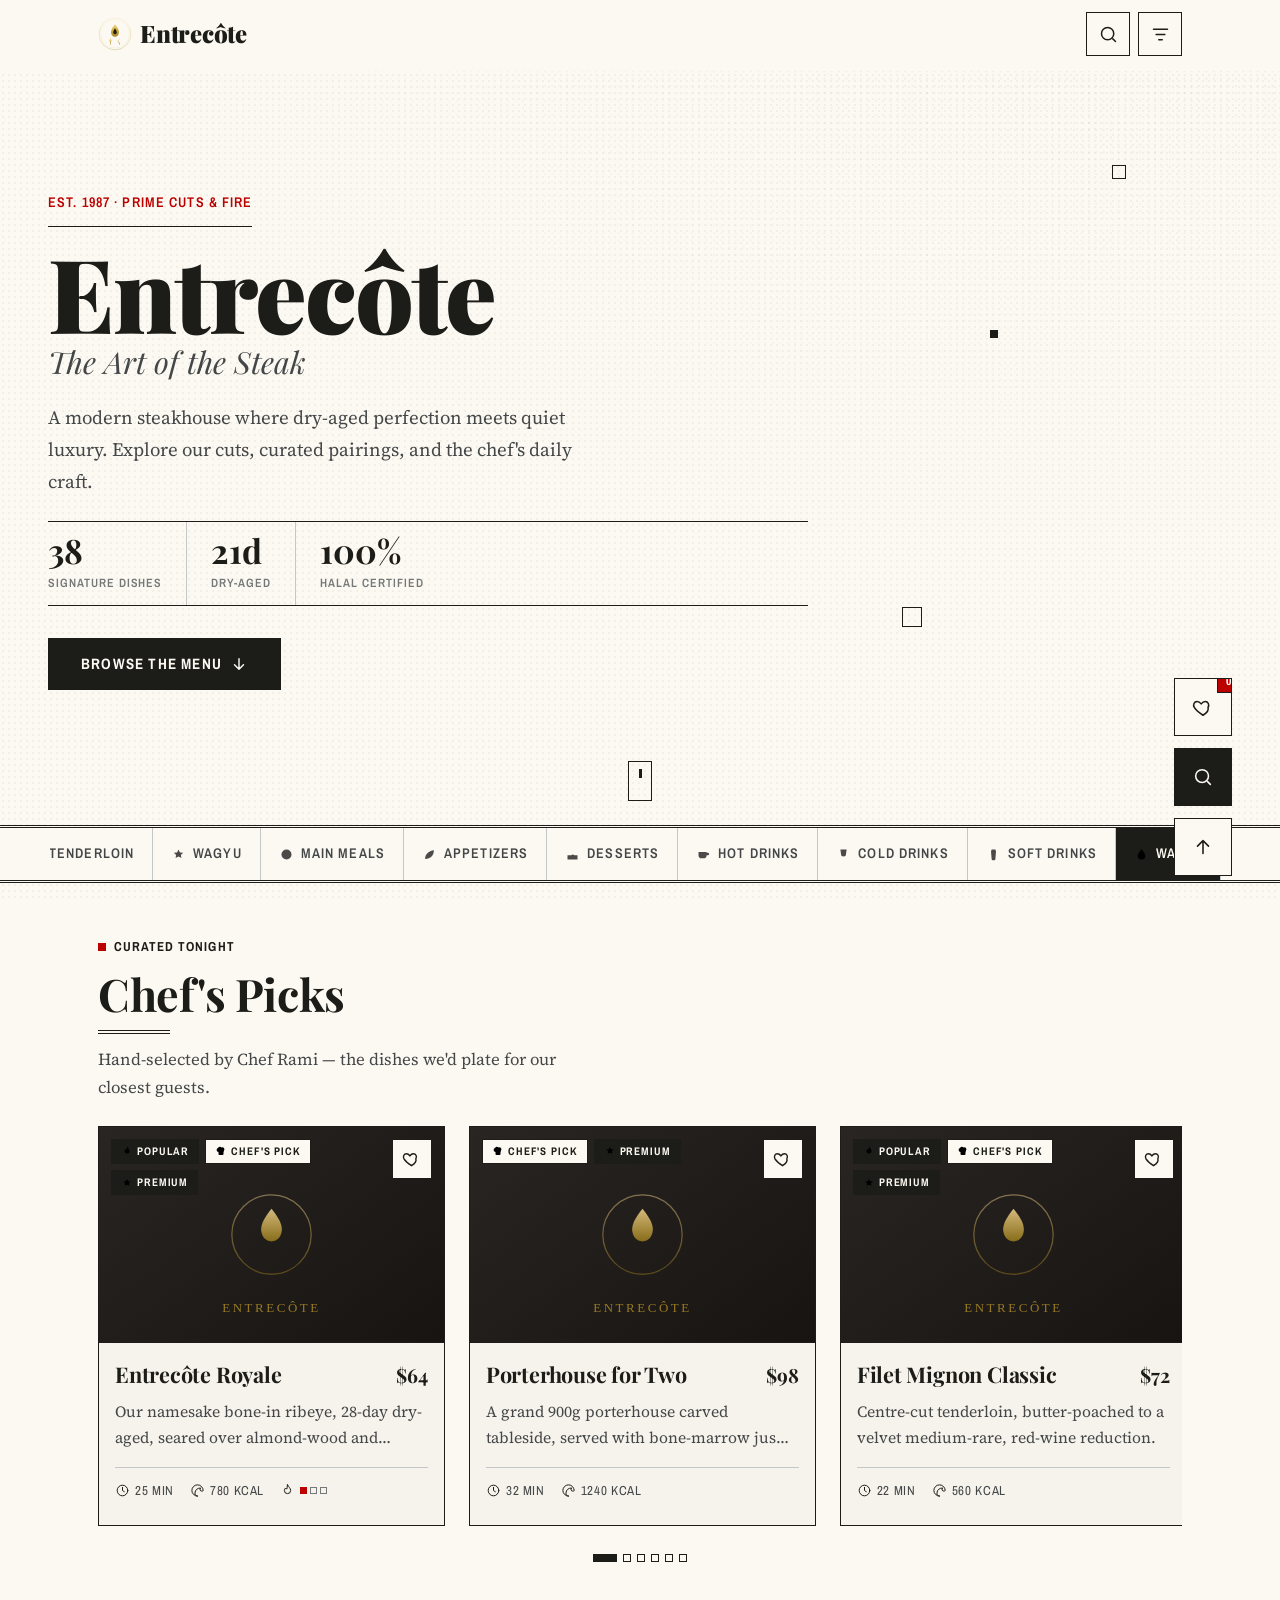
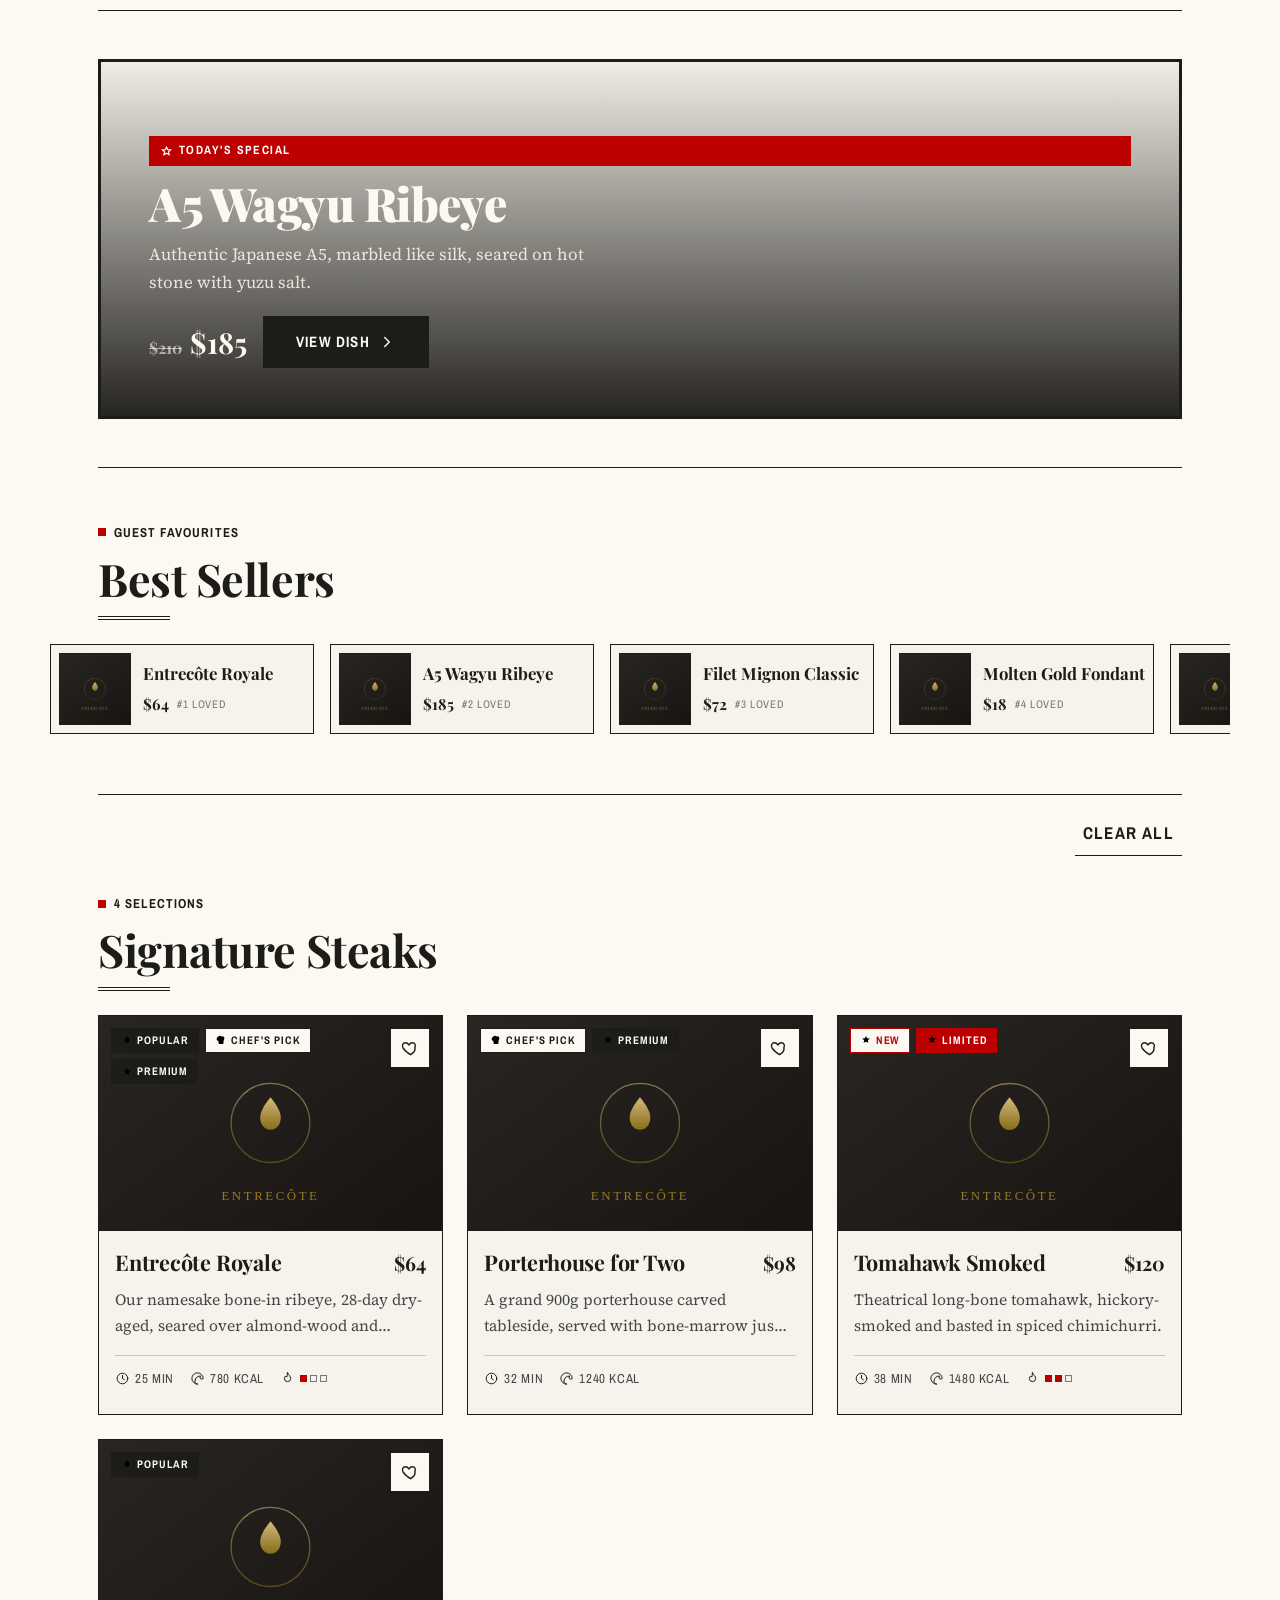
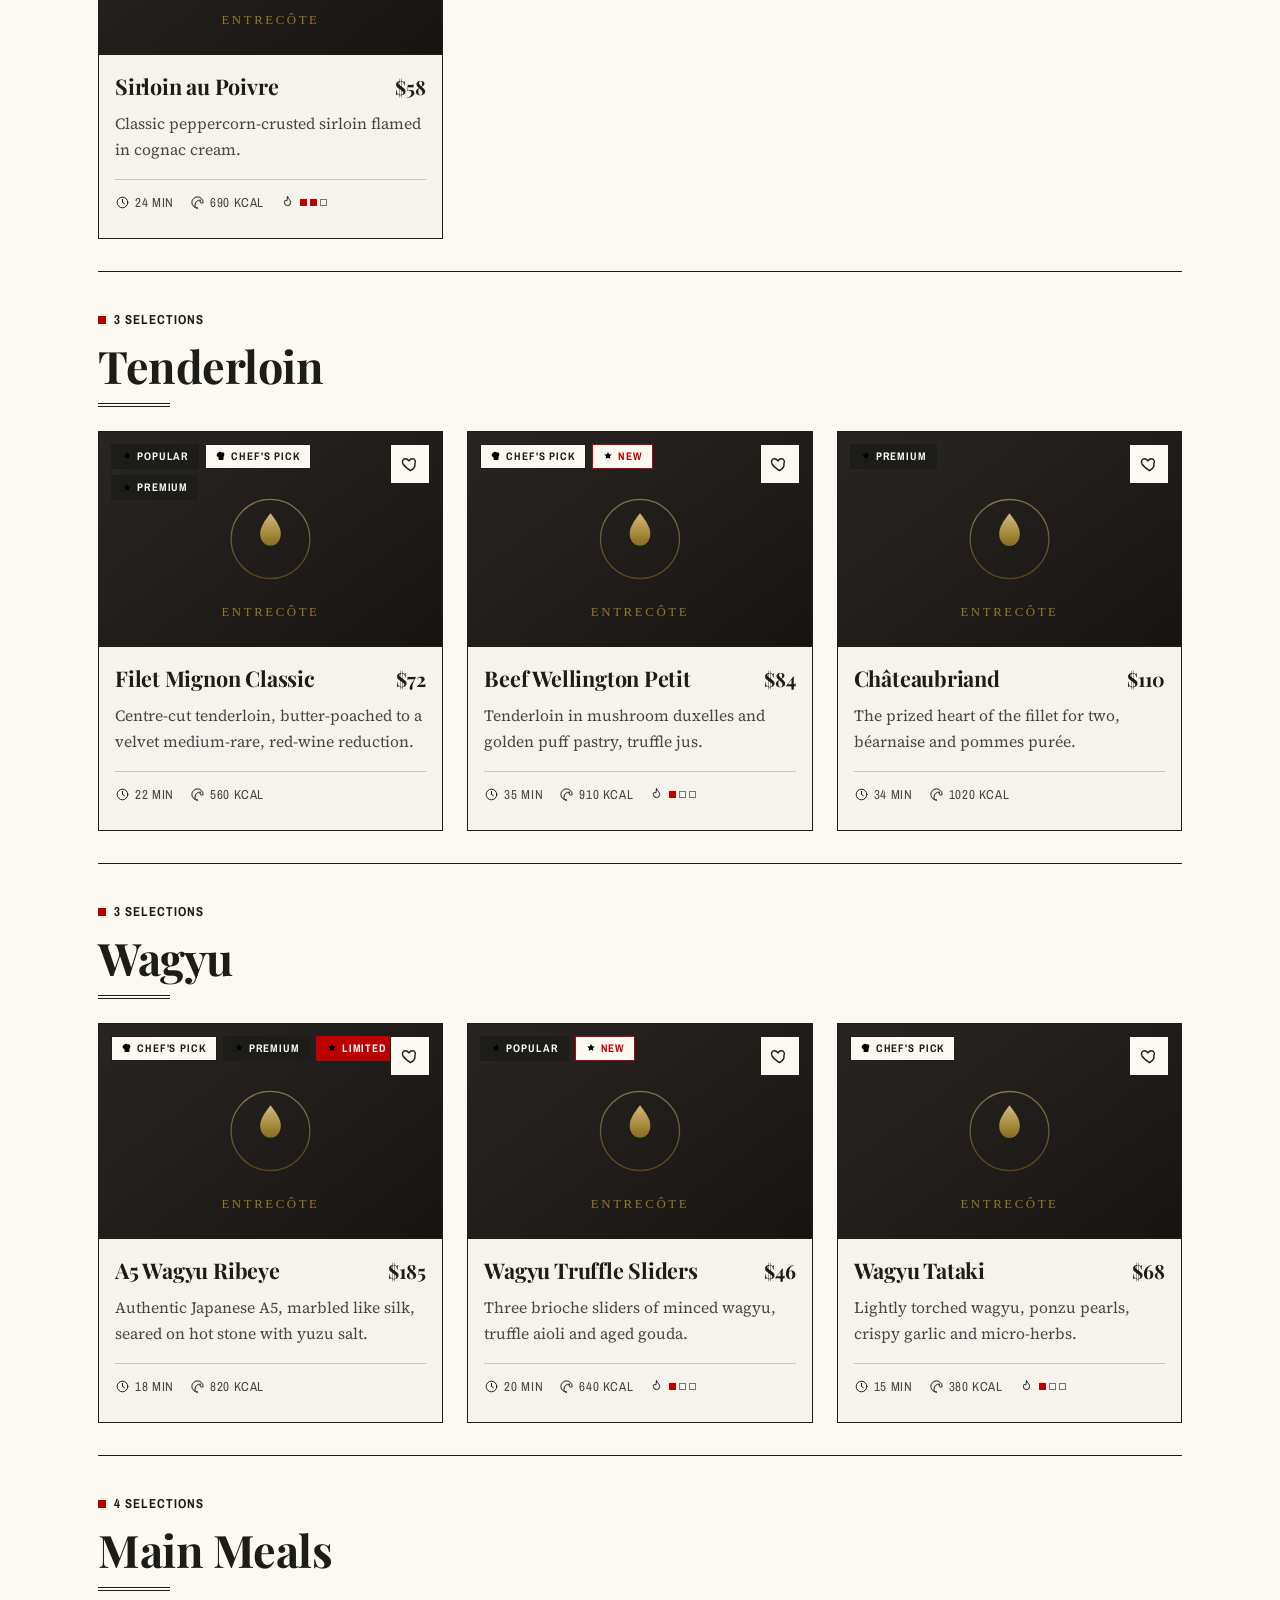
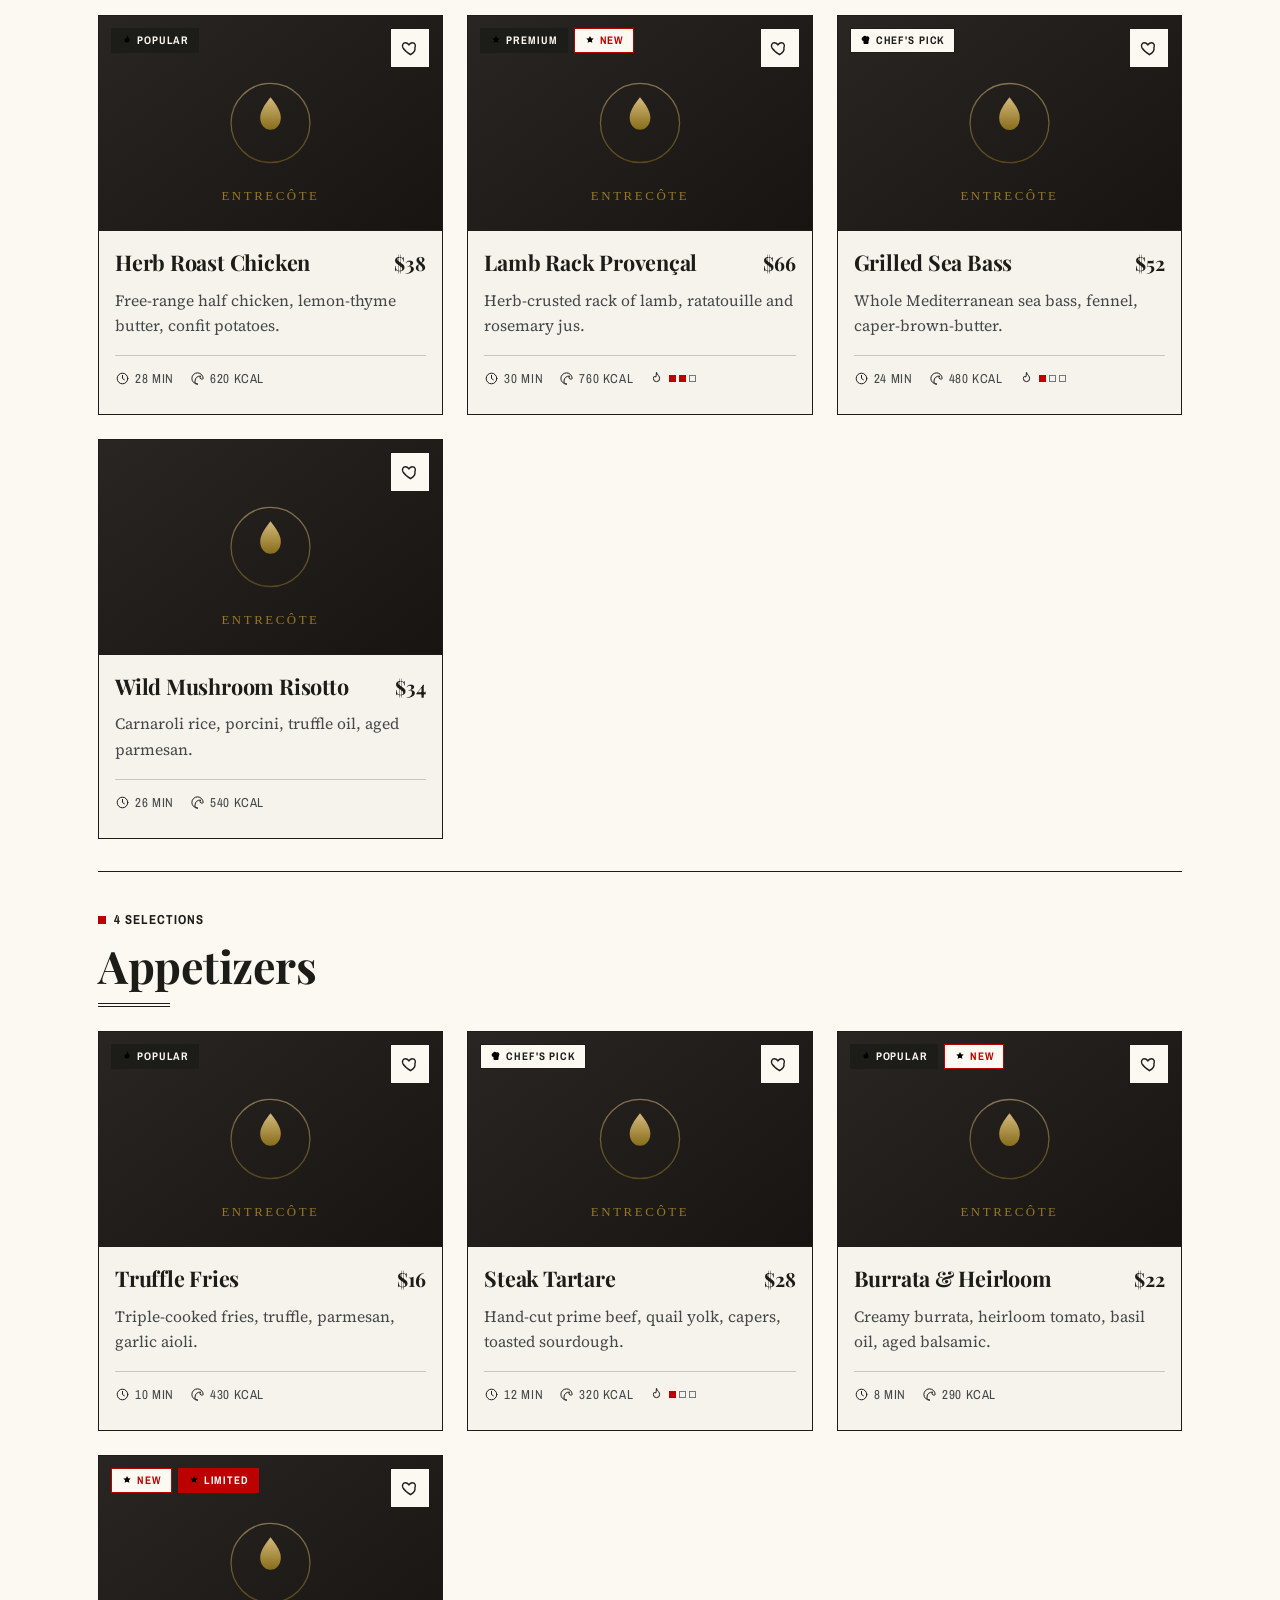
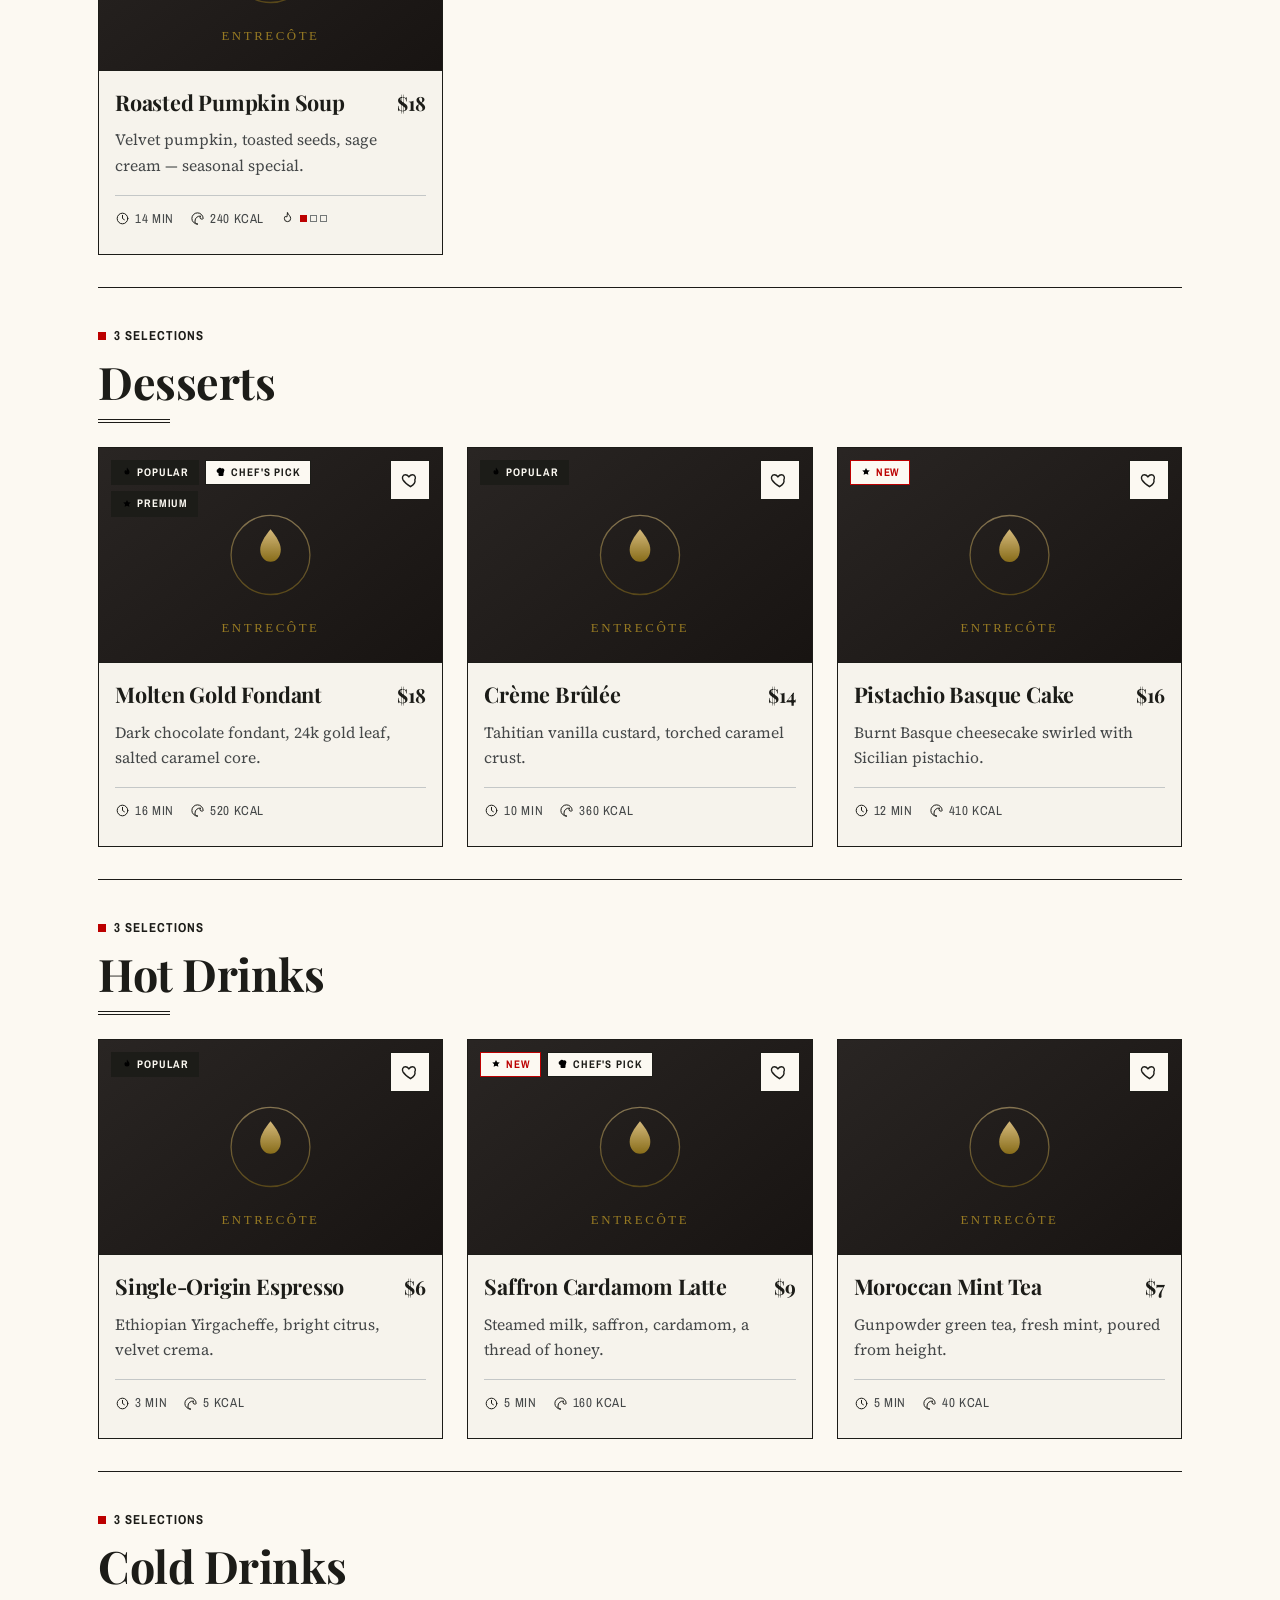
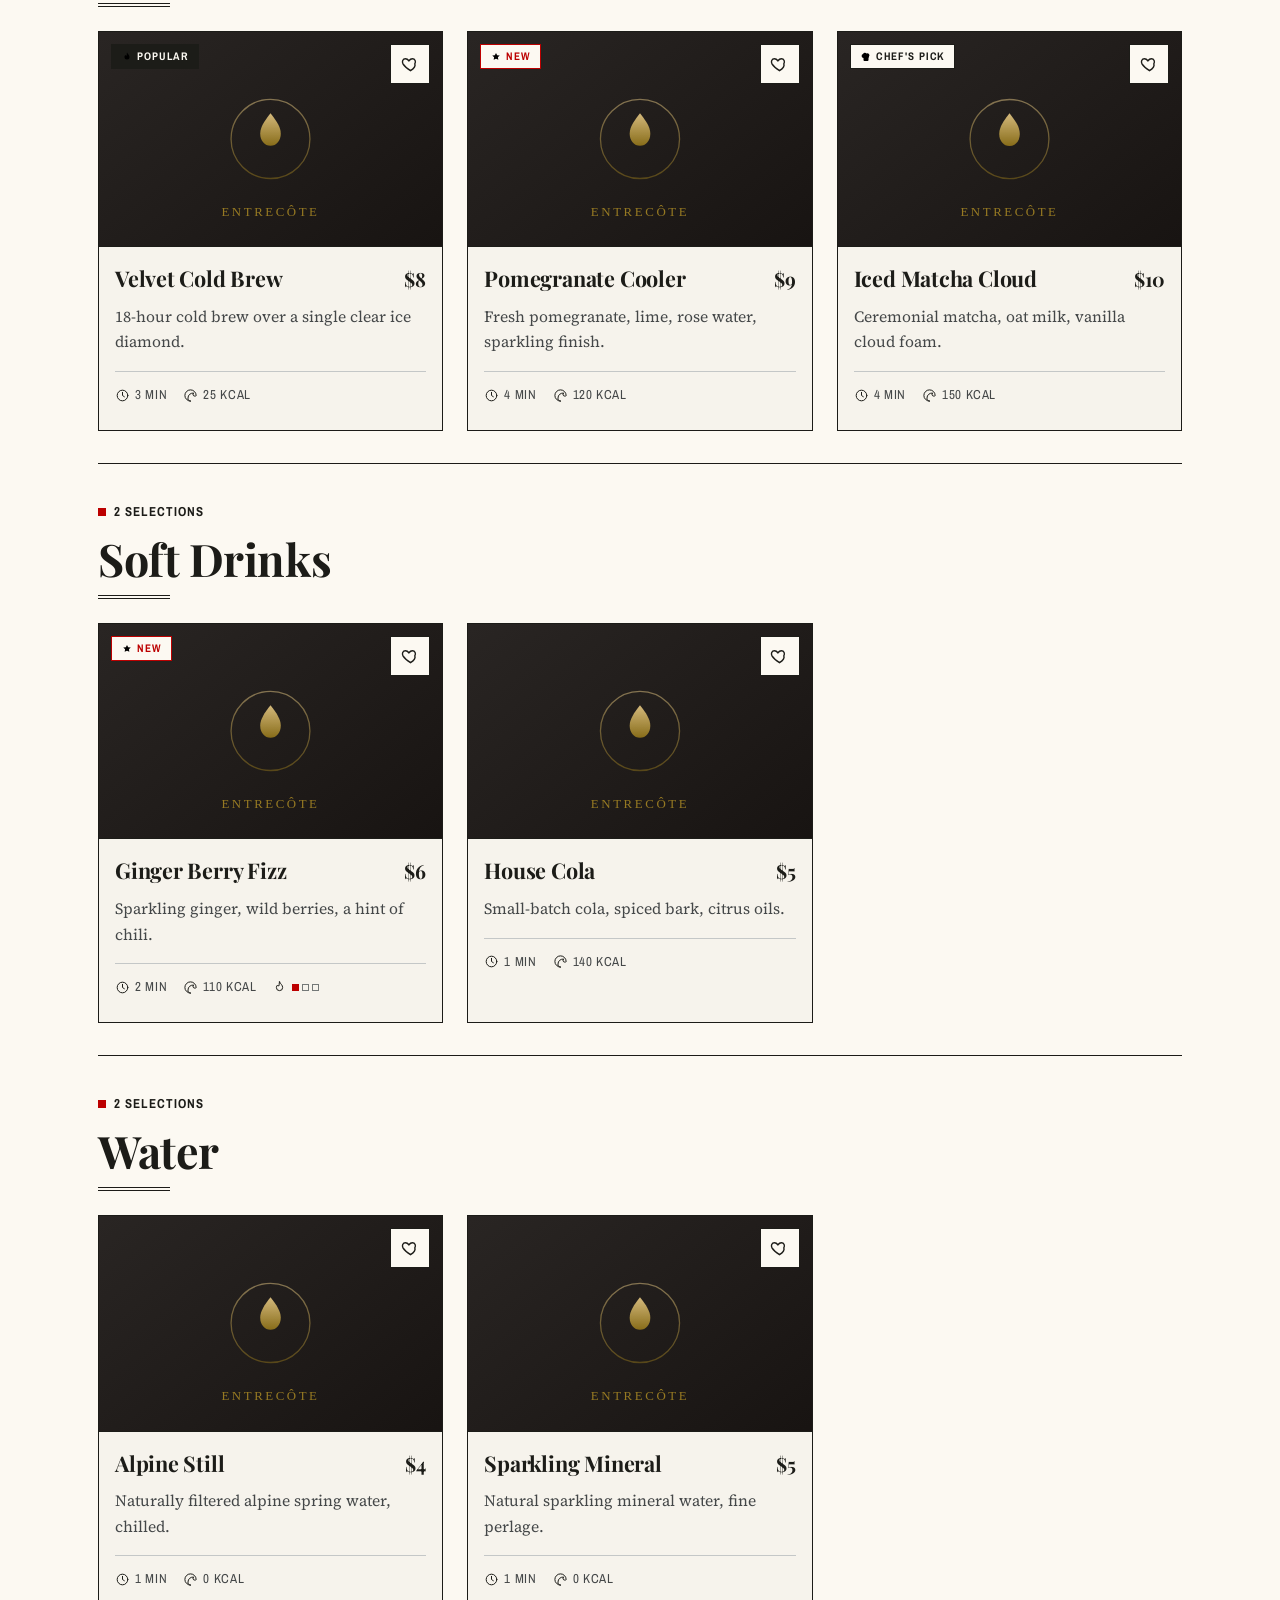
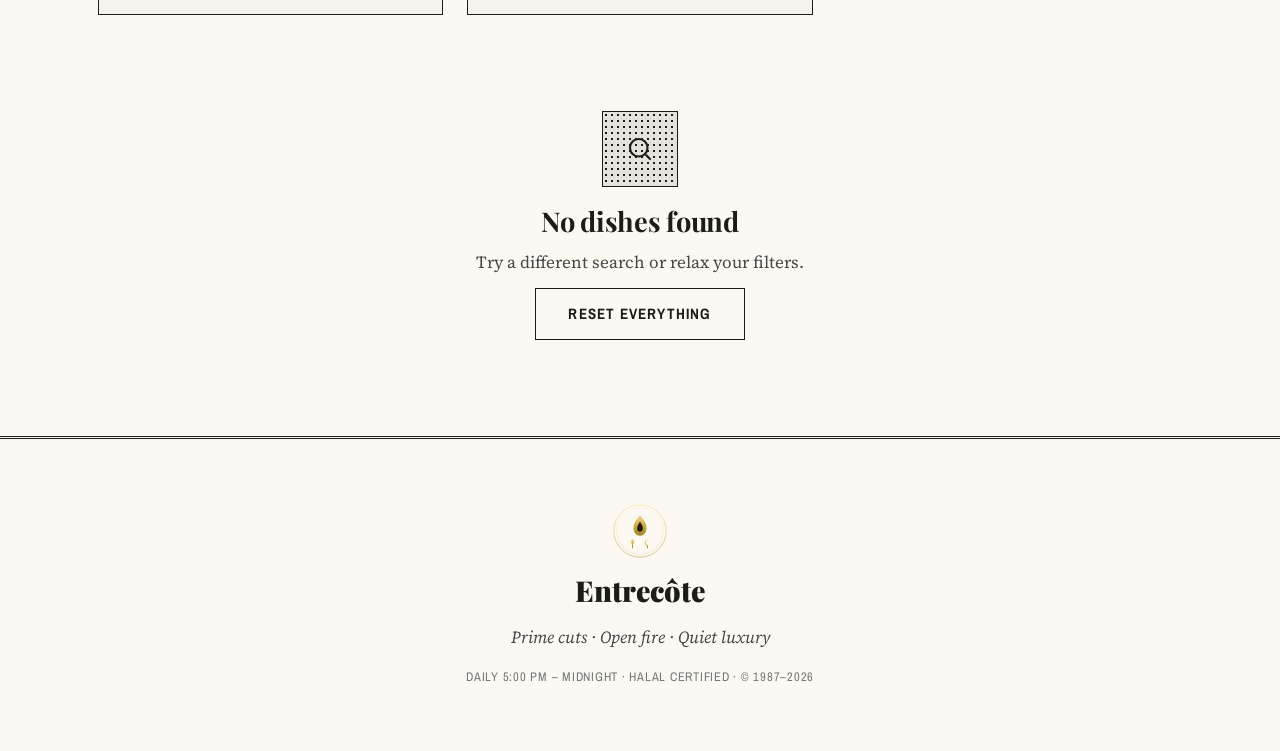
==== index.html @ 483e48d5 "redesign with new system design" ====
<!DOCTYPE html>
<html lang="en" dir="ltr">
<head>
  <meta charset="UTF-8" />
  <meta name="viewport" content="width=device-width, initial-scale=1, viewport-fit=cover" />
  <meta name="theme-color" content="#fcf9f2" />
  <meta name="description" content="Entrecôte — a premium steakhouse digital menu. Signature steaks, Wagyu, tenderloin, and curated pairings." />
  <title>Entrecôte · The Steakhouse Monograph</title>

  <!-- Fonts: Playfair Display (masthead) + Source Serif 4 (body) + Archivo Narrow (labels) -->
  <link rel="preconnect" href="https://fonts.googleapis.com" />
  <link rel="preconnect" href="https://fonts.gstatic.com" crossorigin />
  <link href="https://fonts.googleapis.com/css2?family=Archivo+Narrow:wght@500;600;700&family=Playfair+Display:ital,wght@0,400;0,500;0,700;0,900;1,400;1,700&family=Source+Serif+4:ital,opsz,wght@0,8..60,400;0,8..60,600;0,8..60,700;1,8..60,400&display=swap" rel="stylesheet" />

  <link rel="icon" type="image/svg+xml" href="assets/icons/logo.svg" />
  <link rel="stylesheet" href="style.css" />
</head>
<body>
  <!-- ============ PRELOADER ============ -->
  <div class="preloader" id="preloader" aria-hidden="true">
    <div class="preloader__mark">
      <img src="assets/icons/logo.svg" alt="" width="84" height="84" />
      <span class="preloader__word">ENTRECÔTE</span>
      <span class="preloader__bar"><i></i></span>
    </div>
  </div>

  <a class="skip-link" href="#menu">Skip to menu</a>

  <!-- ============ STICKY HEADER ============ -->
  <header class="site-header" id="siteHeader">
    <div class="site-header__inner">
      <a class="brand" href="#top" aria-label="Entrecôte home">
        <img src="assets/icons/logo.svg" alt="" width="34" height="34" class="brand__mark" />
        <span class="brand__name">Entrecôte</span>
      </a>
      <div class="site-header__actions">
        <button class="icon-btn" id="searchToggle" aria-label="Search the menu" aria-expanded="false">
          <svg viewBox="0 0 24 24" aria-hidden="true"><circle cx="11" cy="11" r="7"/><path d="m20 20-3-3"/></svg>
        </button>
        <button class="icon-btn" id="filterToggle" aria-label="Filter and sort" aria-expanded="false">
          <svg viewBox="0 0 24 24" aria-hidden="true"><path d="M4 6h16M7 12h10M10 18h4"/></svg>
        </button>
      </div>
    </div>
    <!-- scroll progress -->
    <span class="scroll-progress" id="scrollProgress"></span>
  </header>

  <main id="top">
    <!-- ============ HERO ============ -->
    <section class="hero" id="hero" aria-label="Welcome to Entrecôte">
      <div class="hero__bg" id="heroBg" aria-hidden="true"></div>
      <div class="hero__glow" aria-hidden="true"></div>
      <span class="float-deco float-deco--1" aria-hidden="true"></span>
      <span class="float-deco float-deco--2" aria-hidden="true"></span>
      <span class="float-deco float-deco--3" aria-hidden="true"></span>

      <div class="hero__content" id="heroContent">
        <p class="hero__eyebrow reveal">Est. 1987 · Prime Cuts &amp; Fire</p>
        <h1 class="hero__title">
          <span class="reveal" style="--d:.05s">Entrecôte</span>
          <span class="hero__title-sub reveal" style="--d:.15s">The Art of the Steak</span>
        </h1>
        <p class="hero__lead reveal" style="--d:.25s">
          A modern steakhouse where dry-aged perfection meets quiet luxury. Explore our cuts, curated pairings, and the chef's daily craft.
        </p>
        <div class="hero__stats reveal" style="--d:.35s" id="heroStats">
          <div class="stat"><span class="stat__num" data-count="38">0</span><span class="stat__label">Signature Dishes</span></div>
          <div class="stat stat--div" aria-hidden="true"></div>
          <div class="stat"><span class="stat__num" data-count="21" data-suffix="d">0</span><span class="stat__label">Dry-Aged</span></div>
          <div class="stat stat--div" aria-hidden="true"></div>
          <div class="stat"><span class="stat__num" data-count="100" data-suffix="%">0</span><span class="stat__label">Halal Certified</span></div>
        </div>
        <a href="#menu" class="btn btn--gold reveal ripple" style="--d:.45s" data-scroll>
          Browse the Menu
          <svg viewBox="0 0 24 24" aria-hidden="true"><path d="M12 5v14M6 13l6 6 6-6"/></svg>
        </a>
      </div>

      <div class="hero__scroll-cue" aria-hidden="true"><span></span></div>
    </section>

    <!-- ============ STICKY CATEGORY NAV ============ -->
    <nav class="cat-nav" id="catNav" aria-label="Menu categories">
      <div class="cat-nav__track" id="catTrack" role="tablist">
        <!-- tabs injected by JS -->
        <span class="cat-nav__indicator" id="catIndicator" aria-hidden="true"></span>
      </div>
    </nav>

    <!-- ============ CONTENT ============ -->
    <div class="container" id="menu">

      <!-- Chef's Picks carousel -->
      <section class="block" id="chefPicks" aria-label="Featured chef's picks">
        <div class="section-head reveal">
          <span class="section-head__kicker">Curated Tonight</span>
          <h2 class="section-head__title">Chef's Picks</h2>
          <p class="section-head__desc">Hand-selected by Chef Rami — the dishes we'd plate for our closest guests.</p>
        </div>
        <div class="carousel" id="chefCarousel" aria-roledescription="carousel">
          <div class="carousel__track" id="chefTrack"><!-- cards injected --></div>
        </div>
        <div class="carousel__dots" id="chefDots" aria-hidden="true"></div>
      </section>

      <!-- Today's Special banner -->
      <section class="block" aria-label="Today's special">
        <article class="special reveal" id="specialCard"><!-- injected --></article>
      </section>

      <!-- Best sellers strip -->
      <section class="block" id="bestSellers" aria-label="Best sellers">
        <div class="section-head reveal">
          <span class="section-head__kicker">Guest Favourites</span>
          <h2 class="section-head__title">Best Sellers</h2>
        </div>
        <div class="hscroll" id="bestTrack"><!-- mini cards injected --></div>
      </section>

      <!-- Results meta (search/filter) -->
      <div class="results-meta" id="resultsMeta" hidden>
        <span id="resultsCount"></span>
        <button class="text-btn" id="clearFilters" type="button">Clear all</button>
      </div>

      <!-- Category sections (injected) -->
      <div id="sections"><!-- per-category sections injected --></div>

      <!-- Empty state -->
      <div class="empty" id="emptyState" hidden>
        <div class="empty__mark" aria-hidden="true">
          <svg viewBox="0 0 24 24"><circle cx="11" cy="11" r="7"/><path d="m20 20-3-3"/></svg>
        </div>
        <h3>No dishes found</h3>
        <p>Try a different search or relax your filters.</p>
        <button class="btn btn--ghost ripple" id="emptyReset" type="button">Reset everything</button>
      </div>

      <!-- Recently viewed -->
      <section class="block" id="recentBlock" aria-label="Recently viewed" hidden>
        <div class="section-head reveal">
          <span class="section-head__kicker">Pick Up Where You Left Off</span>
          <h2 class="section-head__title">Recently Viewed</h2>
        </div>
        <div class="hscroll" id="recentTrack"></div>
      </section>
    </div>

    <!-- ============ FOOTER ============ -->
    <footer class="site-footer">
      <img src="assets/icons/logo.svg" alt="" width="56" height="56" />
      <p class="site-footer__name">Entrecôte</p>
      <p class="site-footer__tag">Prime cuts · Open fire · Quiet luxury</p>
      <p class="site-footer__meta">Daily 5:00 PM – Midnight · Halal Certified · © 1987–2026</p>
    </footer>
  </main>

  <!-- ============ FLOATING ACTION BUTTONS ============ -->
  <div class="fab-stack" id="fabStack">
    <button class="fab fab--fav ripple" id="favFab" aria-label="View favourites">
      <svg viewBox="0 0 24 24" aria-hidden="true"><path d="M12 21s-7-4.5-9.5-8.5C.8 9.6 2.3 6 5.6 6c2 0 3.3 1.2 4.4 2.6C11.1 7.2 12.4 6 14.4 6c3.3 0 4.8 3.6 3.1 6.5C19 16.5 12 21 12 21z"/></svg>
      <span class="fab__badge" id="favBadge" hidden>0</span>
    </button>
    <button class="fab fab--search ripple" id="searchFab" aria-label="Search the menu">
      <svg viewBox="0 0 24 24" aria-hidden="true"><circle cx="11" cy="11" r="7"/><path d="m20 20-3-3"/></svg>
    </button>
    <button class="fab fab--top ripple" id="topFab" aria-label="Back to top" hidden>
      <svg viewBox="0 0 24 24" aria-hidden="true"><path d="M12 19V5M6 11l6-6 6 6"/></svg>
    </button>
  </div>

  <!-- ============ SEARCH + FILTER SHEET ============ -->
  <div class="sheet-scrim" id="scrim" hidden></div>
  <aside class="sheet" id="searchSheet" role="dialog" aria-modal="true" aria-label="Search and filter" hidden>
    <div class="sheet__handle" aria-hidden="true"></div>
    <div class="sheet__head">
      <h2 id="sheetTitle">Find your dish</h2>
      <button class="icon-btn icon-btn--bare" id="sheetClose" aria-label="Close">
        <svg viewBox="0 0 24 24" aria-hidden="true"><path d="M6 6l12 12M18 6L6 18"/></svg>
      </button>
    </div>

    <div class="search-field">
      <svg viewBox="0 0 24 24" aria-hidden="true" class="search-field__icon"><circle cx="11" cy="11" r="7"/><path d="m20 20-3-3"/></svg>
      <input type="search" id="searchInput" placeholder="Search steaks, sides, drinks…" autocomplete="off" aria-label="Search dishes" />
      <button class="search-field__clear" id="searchClear" aria-label="Clear search" hidden>
        <svg viewBox="0 0 24 24" aria-hidden="true"><path d="M6 6l12 12M18 6L6 18"/></svg>
      </button>
    </div>

    <div class="filter-group">
      <h3 class="filter-group__label">Meat / Type</h3>
      <div class="chips" id="meatChips"></div>
    </div>
    <div class="filter-group">
      <h3 class="filter-group__label">Spice level</h3>
      <div class="chips" id="spiceChips"></div>
    </div>
    <div class="filter-group">
      <h3 class="filter-group__label">Dietary</h3>
      <div class="chips" id="dietChips"></div>
    </div>
    <div class="filter-group">
      <h3 class="filter-group__label">Max price · <span id="priceVal" class="filter-group__val"></span></h3>
      <input type="range" id="priceRange" min="0" max="100" step="5" value="100" class="range" aria-label="Maximum price" />
    </div>
    <div class="filter-group">
      <h3 class="filter-group__label">Sort by</h3>
      <div class="chips" id="sortChips"></div>
    </div>

    <div class="sheet__foot">
      <button class="btn btn--ghost ripple" id="resetSheet" type="button">Reset</button>
      <button class="btn btn--gold ripple" id="applySheet" type="button">Show <span id="applyCount">all</span></button>
    </div>
  </aside>

  <!-- ============ ITEM DETAIL MODAL ============ -->
  <div class="modal" id="itemModal" role="dialog" aria-modal="true" aria-labelledby="modalTitle" hidden>
    <div class="modal__scrim" id="modalScrim"></div>
    <div class="modal__panel" id="modalPanel"><!-- injected --></div>
  </div>

  <!-- ============ TOAST ============ -->
  <div class="toast" id="toast" role="status" aria-live="polite" hidden></div>

  <script src="script.js" defer></script>
</body>
</html>
---- style.css ----
/* =================================================================
   ENTRECÔTE · The Steakhouse Monograph
   Style: "The Editorial Monograph" — Modern Editorial Brutalism
   Ink-on-paper · structural rules · Playfair / Source Serif / Archivo
   Tokens → Layout → Components → Animation → Responsive → A11y
   ================================================================= */

/* ---------- 1. DESIGN TOKENS ---------- */
:root {
  /* Paper surfaces (aged newsprint) */
  --bg:            #fcf9f2;   /* page / aged paper */
  --bg-2:          #f6f3ec;   /* low container */
  --surface:       #f1eee7;   /* card / container */
  --surface-2:     #ebe8e1;   /* raised container */
  --paper-dim:     #e5e2db;   /* "clipping" — 5% darker tint */

  /* Rules / borders (high-carbon ink) */
  --line:          #1c1c18;   /* 1px structural black rule */
  --line-soft:     #c4c7c7;   /* outline-variant hairline */

  /* Ink (text) */
  --ink:           #1c1c18;   /* primary ink */
  --ink-2:         #444748;   /* litho grey — secondary metadata */
  --ink-3:         #747878;   /* muted outline grey */
  --paper:         #fcf9f2;   /* on-ink reversed text */

  /* Editorial red — used sparingly (urgent / live / priority) */
  --red:           #bc0000;
  --red-bright:    #e41f13;

  /* Semantic */
  --danger:        #ba1a1a;
  --success:       #1c1c18;
  --spice:         #bc0000;

  /* Halftone dot pattern (tactile print texture) */
  --halftone:      radial-gradient(var(--ink) 0.9px, transparent 1.1px);
  --halftone-size: 6px 6px;

  /* Radii — strictly rectilinear (cut-paper) */
  --r-sm: 0;  --r-md: 0;  --r-lg: 0;  --r-xl: 0;  --r-pill: 0;

  /* Spacing scale */
  --s-1: 4px; --s-2: 8px; --s-3: 12px; --s-4: 16px; --s-5: 24px;
  --s-6: 32px; --s-7: 48px; --s-8: 64px; --s-9: 96px;

  /* "Tonal stacking" — hard offset (clipping lift, NOT a soft shadow) */
  --hard:   4px 4px 0 var(--ink);
  --hard-2: 6px 6px 0 var(--ink);

  /* Motion */
  --ease: cubic-bezier(.22,.61,.36,1);
  --ease-out: cubic-bezier(.16,1,.3,1);
  --t-fast: 140ms;
  --t-mid: 240ms;
  --t-slow: 420ms;

  /* Layout — newspaper gutters */
  --maxw: 1180px;
  --edge: 32px;          /* wide outer margin / gutter */
  --header-h: 64px;
  --catnav-h: 52px;

  /* Safe areas */
  --safe-t: env(safe-area-inset-top, 0px);
  --safe-b: env(safe-area-inset-bottom, 0px);
}

/* ---------- 2. RESET / BASE ---------- */
*, *::before, *::after { box-sizing: border-box; }
* { margin: 0; }
html { -webkit-text-size-adjust: 100%; scroll-behavior: smooth; }

body {
  font-family: 'Source Serif 4', Georgia, serif;
  background: var(--bg);
  color: var(--ink);
  font-size: 17px;
  line-height: 1.65;
  -webkit-font-smoothing: antialiased;
  text-rendering: optimizeLegibility;
  overflow-x: hidden;
  /* faint paper grain via low-opacity halftone wash */
  background-image: var(--halftone);
  background-size: var(--halftone-size);
  background-attachment: fixed;
}
body::before {
  /* lift the page back over the grain so text stays crisp */
  content: ""; position: fixed; inset: 0; z-index: -1;
  background: var(--bg); opacity: .955; pointer-events: none;
}

img { max-width: 100%; display: block; }
button { font: inherit; color: inherit; cursor: pointer; border: none; background: none; }
a { color: inherit; text-decoration: none; }
input { font: inherit; }
::selection { background: var(--ink); color: var(--paper); }
:focus-visible { outline: 2px solid var(--red); outline-offset: 2px; border-radius: 0; }

h1, h2, h3, .display {
  font-family: 'Playfair Display', Georgia, serif;
  font-weight: 700; line-height: 1.08; letter-spacing: -.01em;
}

/* Reusable editorial label (Archivo Narrow caps "kicker") */
.label-caps, .section-head__kicker, .hero__eyebrow, .stat__label,
.filter-group__label, .pairing__label, .modal__section-label {
  font-family: 'Archivo Narrow', 'Arial Narrow', sans-serif;
  text-transform: uppercase; letter-spacing: .08em; font-weight: 600;
}

.container { max-width: var(--maxw); margin-inline: auto; padding-inline: var(--edge); }
.block { padding-block: var(--s-7); border-bottom: 1px solid var(--line); }

.skip-link {
  position: fixed; top: 8px; left: 8px; z-index: 200;
  background: var(--ink); color: var(--paper); padding: 10px 16px;
  font-family: 'Archivo Narrow', sans-serif; text-transform: uppercase; letter-spacing: .08em;
  font-weight: 700; transform: translateY(-150%); transition: transform var(--t-mid);
}
.skip-link:focus { transform: translateY(0); }

/* ---------- 3. PRELOADER ---------- */
.preloader {
  position: fixed; inset: 0; z-index: 1000;
  display: grid; place-items: center;
  background: var(--bg);
  transition: opacity var(--t-slow) var(--ease), visibility var(--t-slow);
}
.preloader.is-done { opacity: 0; visibility: hidden; }
.preloader__mark { display: grid; justify-items: center; gap: var(--s-4); }
.preloader__mark img { filter: none; }
.preloader__word {
  font-family: 'Archivo Narrow', sans-serif; text-transform: uppercase;
  letter-spacing: .5em; font-size: 13px; color: var(--ink); padding-left: .5em; font-weight: 700;
}
.preloader__bar { width: 160px; height: 4px; background: transparent; border: 1px solid var(--ink); overflow: hidden; }
.preloader__bar i { display: block; height: 100%; width: 40%; background: var(--ink); }
@keyframes load { 0% { transform: translateX(-120%); } 100% { transform: translateX(420%); } }
.preloader__bar i { animation: load 1.05s linear infinite; }
@keyframes floaty { 0%,100% { transform: translateY(0); } 50% { transform: translateY(-6px); } }

/* ---------- 4. STICKY HEADER (broadsheet folio) ---------- */
.site-header {
  position: fixed; top: 0; left: 0; right: 0; z-index: 90;
  padding-top: var(--safe-t);
  background: var(--bg);
  border-bottom: 3px double transparent;
  transition: border-color var(--t-mid);
}
.site-header.is-stuck {
  border-bottom: 3px double var(--ink);
}
.site-header__inner {
  height: var(--header-h);
  max-width: var(--maxw); margin-inline: auto;
  display: flex; align-items: center; justify-content: space-between;
  padding-inline: var(--edge);
}
.brand { display: flex; align-items: center; gap: var(--s-2); }
.brand__mark { transition: transform var(--t-mid) var(--ease); }
.brand:hover .brand__mark { transform: rotate(-6deg); }
.brand__name {
  font-family: 'Playfair Display', serif; font-size: 24px; font-weight: 900;
  letter-spacing: -.01em; color: var(--ink);
}
.site-header__actions { display: flex; gap: var(--s-2); }

.icon-btn {
  width: 44px; height: 44px; border-radius: 0;
  display: grid; place-items: center;
  background: var(--bg); border: 1px solid var(--ink); color: var(--ink);
  transition: background var(--t-fast), color var(--t-fast), transform var(--t-fast);
}
.icon-btn:hover { background: var(--ink); color: var(--paper); }     /* color inversion */
.icon-btn:active { transform: translate(1px,1px); }
.icon-btn--bare { background: none; border: none; }
.icon-btn--bare:hover { background: none; color: var(--red); }
.icon-btn svg, .search-field__icon, .fab svg, .empty__mark svg {
  width: 21px; height: 21px; fill: none; stroke: currentColor; stroke-width: 1.7;
  stroke-linecap: round; stroke-linejoin: round;
}
.icon-btn svg { color: inherit; }

.scroll-progress { position: absolute; bottom: -1px; left: 0; height: 2px; width: 0%; background: var(--red); transition: width 80ms linear; z-index: 1; }

/* ---------- 5. HERO (the masthead front page) ---------- */
.hero {
  position: relative; min-height: 92svh;
  display: grid; align-items: center;
  padding: calc(var(--header-h) + var(--safe-t) + var(--s-7)) var(--edge) var(--s-8);
  overflow: hidden; isolation: isolate;
  border-bottom: 3px double var(--ink);
}
.hero__bg {
  /* halftone "redaction" texture instead of a photo wash */
  position: absolute; inset: 0; z-index: -2;
  background-image: var(--halftone);
  background-size: 7px 7px;
  opacity: .06;
  -webkit-mask-image: radial-gradient(120% 90% at 85% 8%, #000, transparent 70%);
  mask-image: radial-gradient(120% 90% at 85% 8%, #000, transparent 70%);
}
.hero__glow { display: none; }

/* decorative ink squares (printer's marks) */
.float-deco { position: absolute; z-index: -1; border: 1px solid var(--ink); background: transparent; }
.float-deco--1 { width: 14px; height: 14px; top: 20%; right: 12%; animation: floaty 7s ease-in-out infinite; }
.float-deco--2 { width: 8px; height: 8px; top: 40%; right: 22%; background: var(--ink); animation: floaty 9s ease-in-out infinite .8s; }
.float-deco--3 { width: 20px; height: 20px; bottom: 24%; right: 28%; animation: floaty 8s ease-in-out infinite .4s; }

.hero__content { max-width: 720px; position: relative; }
.hero__eyebrow {
  font-size: 14px; color: var(--red); margin-bottom: var(--s-4);
  padding-bottom: var(--s-3); border-bottom: 1px solid var(--ink);
  display: inline-block;
}
.hero__title { font-family: 'Playfair Display', serif; font-weight: 900; font-size: clamp(3.2rem, 14vw, 6.4rem); letter-spacing: -.02em; line-height: .95; display: grid; gap: var(--s-2); }
.hero__title-sub { font-size: clamp(1.1rem, 4.6vw, 1.9rem); font-style: italic; font-weight: 400; color: var(--ink-2); letter-spacing: 0; }
.hero__lead { margin: var(--s-5) 0; color: var(--ink-2); font-size: 1.18rem; line-height: 1.7; max-width: 54ch; }

.hero__stats {
  display: flex; align-items: stretch; gap: 0; margin-bottom: var(--s-6); flex-wrap: wrap;
  border-block: 1px solid var(--ink);
}
.stat { display: grid; padding: var(--s-3) var(--s-5) var(--s-3) 0; align-content: center; }
.stat__num { font-family: 'Playfair Display', serif; font-size: 2.1rem; color: var(--ink); font-weight: 700; line-height: 1; font-variant-numeric: tabular-nums; }
.stat__label { font-size: 12px; color: var(--ink-3); margin-top: 6px; }
.stat--div { width: 1px; padding: 0; margin-right: var(--s-5); background: var(--line-soft); }

.hero__scroll-cue { position: absolute; bottom: calc(var(--s-5) + var(--safe-b)); left: 50%; transform: translateX(-50%); width: 24px; height: 40px; border: 1px solid var(--ink); border-radius: 0; display: grid; justify-items: center; padding-top: 7px; }
.hero__scroll-cue span { width: 3px; height: 9px; background: var(--ink); animation: scrollCue 1.8s var(--ease) infinite; }
@keyframes scrollCue { 0% { opacity: 0; transform: translateY(-4px); } 40% { opacity: 1; } 80%,100% { opacity: 0; transform: translateY(12px); } }

/* ---------- 6. BUTTONS ---------- */
.btn {
  display: inline-flex; align-items: center; justify-content: center; gap: var(--s-2);
  min-height: 52px; padding: 0 var(--s-6); border-radius: 0;
  font-family: 'Archivo Narrow', sans-serif; text-transform: uppercase; letter-spacing: .08em;
  font-weight: 700; font-size: 15px; position: relative; overflow: hidden;
  border: 1px solid var(--ink); background: var(--bg); color: var(--ink);
  transition: background var(--t-fast), color var(--t-fast), transform var(--t-fast);
  -webkit-tap-highlight-color: transparent; touch-action: manipulation;
}
.btn svg { width: 18px; height: 18px; fill: none; stroke: currentColor; stroke-width: 1.9; stroke-linecap: round; stroke-linejoin: round; }
.btn:active { transform: translate(1px,1px); }
/* primary CTA: inked by default, inverts to paper on hover */
.btn--gold { background: var(--ink); color: var(--paper); }
.btn--gold:hover { background: var(--bg); color: var(--ink); }
/* ghost / secondary: paper by default, inverts to ink on hover */
.btn--ghost { background: var(--bg); color: var(--ink); }
.btn--ghost:hover { background: var(--ink); color: var(--paper); }
.text-btn {
  font-family: 'Archivo Narrow', sans-serif; text-transform: uppercase; letter-spacing: .08em;
  color: var(--ink); font-weight: 700; padding: 8px; border-bottom: 1px solid var(--ink);
  transition: color var(--t-fast), border-color var(--t-fast);
}
.text-btn:hover { color: var(--red); border-color: var(--red); }

/* Ripple → editorial flat ink wipe */
.ripple { position: relative; overflow: hidden; }
.ripple .rip { position: absolute; border-radius: 0; transform: translate(-50%,-50%) scale(0); background: rgba(28,28,24,.18); pointer-events: none; animation: rip .55s var(--ease-out); }
.btn--gold .rip { background: rgba(252,249,242,.22); }
@keyframes rip { to { transform: translate(-50%,-50%) scale(1); opacity: 0; } }

/* ---------- 7. STICKY CATEGORY NAV (section index) ---------- */
.cat-nav {
  position: sticky; top: calc(var(--header-h) + var(--safe-t)); z-index: 80;
  background: var(--bg);
  border-bottom: 3px double var(--ink);
}
.cat-nav__track {
  display: flex; gap: 0; position: relative;
  max-width: var(--maxw); margin-inline: auto;
  padding: 0 var(--edge); overflow-x: auto; scrollbar-width: none;
  scroll-behavior: smooth; -webkit-overflow-scrolling: touch;
}
.cat-nav__track::-webkit-scrollbar { display: none; }
.cat-tab {
  flex: 0 0 auto; min-height: var(--catnav-h); padding: 0 18px; border-radius: 0;
  color: var(--ink-2); font-family: 'Archivo Narrow', sans-serif; text-transform: uppercase;
  letter-spacing: .08em; font-weight: 600; font-size: 14px; white-space: nowrap;
  position: relative; z-index: 1; transition: color var(--t-mid) var(--ease);
  display: inline-flex; align-items: center; gap: 7px;
  border-right: 1px solid var(--line-soft);
}
.cat-tab:first-child { border-left: 1px solid var(--line-soft); }
.cat-tab .cat-tab__ico { width: 15px; height: 15px; opacity: .7; }
.cat-tab.is-active { color: var(--paper); }                         /* inverted text over ink block */
.cat-tab.is-active .cat-tab__ico { opacity: 1; }
.cat-nav__indicator {
  position: absolute; top: 0; bottom: 0; height: auto; left: 0; width: 0;
  background: var(--ink); border-radius: 0; z-index: 0;
  transition: transform var(--t-slow) var(--ease-out), width var(--t-slow) var(--ease-out);
  will-change: transform, width;
}

/* ---------- 8. SECTION HEADERS ---------- */
.section-head { margin-bottom: var(--s-5); }
.section-head__kicker {
  display: inline-flex; align-items: center; gap: 8px;
  font-size: 13px; color: var(--ink); font-weight: 700; margin-bottom: var(--s-3);
}
.section-head__kicker::before { content: ""; width: 8px; height: 8px; background: var(--red); display: inline-block; }
.section-head__title { font-family: 'Playfair Display', serif; font-weight: 700; font-size: clamp(1.9rem, 6vw, 2.8rem); }
.section-head__title::after { content: ""; display: block; width: 72px; height: 4px; border-top: 1px solid var(--ink); border-bottom: 1px solid var(--ink); background: transparent; margin-top: var(--s-3); }
.section-head__desc { color: var(--ink-2); margin-top: var(--s-3); max-width: 56ch; font-size: 1.05rem; }

.cat-section { scroll-margin-top: calc(var(--header-h) + var(--catnav-h) + var(--safe-t) + 8px); padding-top: var(--s-6); }
.cat-section + .cat-section { border-top: 1px solid var(--line); margin-top: var(--s-6); }

/* ---------- 9. MENU CARD GRID (clippings) ---------- */
.menu-grid { display: grid; gap: var(--s-5); grid-template-columns: 1fr; }

.card {
  background: var(--bg-2); border: 1px solid var(--ink); border-radius: 0;
  overflow: hidden; position: relative; isolation: isolate;
  transition: transform var(--t-mid) var(--ease), box-shadow var(--t-mid);
}
@media (hover:hover) {
  .card:hover { transform: translate(-3px,-3px); box-shadow: var(--hard); }   /* clipping lifts off the page */
  .card:hover .card__img img { transform: scale(1.05); }
}
.card:active { transform: translate(0,0); box-shadow: none; }
.card.is-pressed .card__img img { transform: scale(1.05); }

.card__media { position: relative; border-bottom: 1px solid var(--ink); }
.card__img { aspect-ratio: 16/10; overflow: hidden; background: var(--paper-dim); }
.card__img img { width: 100%; height: 100%; object-fit: cover; transition: transform var(--t-slow) var(--ease); opacity: 0; }
.card__img img.is-loaded { opacity: 1; }
.card__img::after { /* halftone skeleton */
  content: ""; position: absolute; inset: 0; background-image: var(--halftone); background-size: var(--halftone-size); opacity: .25; transition: opacity var(--t-mid);
}
.card__img.is-ready::after { opacity: 0; }
@keyframes shimmer { to { background-position: -200% 0; } }

/* Badges over image — classified-ad tags */
.card__badges { position: absolute; top: var(--s-3); left: var(--s-3); display: flex; flex-wrap: wrap; gap: 6px; max-width: 84%; z-index: 2; }
.badge {
  display: inline-flex; align-items: center; gap: 4px; padding: 4px 9px;
  font-family: 'Archivo Narrow', sans-serif; font-size: 11px; font-weight: 700;
  letter-spacing: .08em; text-transform: uppercase; line-height: 1.4;
  border-radius: 0; border: 1px solid var(--ink); background: var(--bg); color: var(--ink);
  animation: badgePop var(--t-mid) var(--ease-out) backwards;
}
.badge svg { width: 12px; height: 12px; }
@keyframes badgePop { from { opacity: 0; transform: translateY(-4px); } }
.badge--popular { background: var(--ink); color: var(--paper); }
.badge--chef    { background: var(--bg); color: var(--ink); }
.badge--new     { background: var(--bg); color: var(--red); border-color: var(--red); }
.badge--limited { background: var(--red); color: #fff; border-color: var(--red); }
.badge--halal   { background: var(--bg); color: var(--ink); }
.badge--premium { background: var(--ink); color: var(--paper); }

/* Favourite button on card */
.fav-btn {
  position: absolute; top: var(--s-3); right: var(--s-3); z-index: 3;
  width: 40px; height: 40px; border-radius: 0;
  background: var(--bg); border: 1px solid var(--ink); display: grid; place-items: center;
  transition: transform var(--t-fast), background var(--t-fast);
}
.fav-btn svg { width: 19px; height: 19px; fill: none; stroke: var(--ink); stroke-width: 1.8; transition: fill var(--t-fast), stroke var(--t-fast), transform var(--t-fast); }
.fav-btn:hover { background: var(--ink); }
.fav-btn:hover svg { stroke: var(--paper); }
.fav-btn:active { transform: translate(1px,1px); }
.fav-btn.is-fav { background: var(--bg); }
.fav-btn.is-fav svg { fill: var(--red); stroke: var(--red); animation: pop .35s var(--ease-out); }
.fav-btn.is-fav:hover { background: var(--red); }
.fav-btn.is-fav:hover svg { fill: var(--paper); stroke: var(--paper); }
@keyframes pop { 0% { transform: scale(.7); } 60% { transform: scale(1.2); } 100% { transform: scale(1); } }

/* Card body */
.card__body { padding: var(--s-4) var(--s-4) var(--s-5); }
.card__head { display: flex; justify-content: space-between; align-items: baseline; gap: var(--s-3); }
.card__name { font-family: 'Playfair Display', serif; font-size: 1.35rem; font-weight: 700; line-height: 1.1; }
.card__price { font-family: 'Playfair Display', serif; font-size: 1.22rem; color: var(--ink); font-weight: 700; white-space: nowrap; font-variant-numeric: tabular-nums; }
.card__price small { font-size: .7em; color: var(--ink-3); }
.card__desc { color: var(--ink-2); font-size: .98rem; margin-top: 8px; display: -webkit-box; -webkit-line-clamp: 2; -webkit-box-orient: vertical; overflow: hidden; }

.card__meta { display: flex; align-items: center; gap: var(--s-4); margin-top: var(--s-4); padding-top: var(--s-3); border-top: 1px solid var(--line-soft); flex-wrap: wrap; color: var(--ink-2); font-family: 'Archivo Narrow', sans-serif; text-transform: uppercase; letter-spacing: .05em; font-size: 13px; }
.meta-item { display: inline-flex; align-items: center; gap: 5px; }
.meta-item svg { width: 15px; height: 15px; fill: none; stroke: var(--ink); stroke-width: 1.6; stroke-linecap: round; stroke-linejoin: round; }
.spice-dots { display: inline-flex; gap: 3px; }
.spice-dots i { width: 7px; height: 7px; border-radius: 0; background: transparent; border: 1px solid var(--ink-3); }
.spice-dots i.on { background: var(--red); border-color: var(--red); }

/* ---------- 10. CAROUSEL (Chef's picks) ---------- */
.carousel { overflow: hidden; margin-inline: calc(var(--edge) * -1); padding-inline: var(--edge); }
.carousel__track { display: flex; gap: var(--s-5); overflow-x: auto; scroll-snap-type: x mandatory; scrollbar-width: none; padding-bottom: var(--s-3); -webkit-overflow-scrolling: touch; }
.carousel__track::-webkit-scrollbar { display: none; }
.carousel__track > .card { scroll-snap-align: start; flex: 0 0 84%; max-width: 360px; }
.carousel__dots { display: flex; gap: 6px; justify-content: center; margin-top: var(--s-4); }
.carousel__dots i { width: 8px; height: 8px; border-radius: 0; background: transparent; border: 1px solid var(--ink); transition: all var(--t-mid); }
.carousel__dots i.on { width: 24px; background: var(--ink); }

/* ---------- 11. HORIZONTAL SCROLL STRIPS ---------- */
.hscroll { display: flex; gap: var(--s-4); overflow-x: auto; scrollbar-width: none; padding-bottom: var(--s-3); margin-inline: calc(var(--edge) * -1); padding-inline: var(--edge); scroll-snap-type: x proximity; -webkit-overflow-scrolling: touch; }
.hscroll::-webkit-scrollbar { display: none; }
.mini {
  flex: 0 0 264px; scroll-snap-align: start;
  background: var(--bg-2); border: 1px solid var(--ink); border-radius: 0;
  overflow: hidden; display: flex; gap: var(--s-3); padding: var(--s-2); align-items: center;
  transition: transform var(--t-mid) var(--ease), box-shadow var(--t-mid);
}
.mini:active { transform: translate(0,0); }
@media (hover:hover){ .mini:hover { transform: translate(-2px,-2px); box-shadow: var(--hard); } }
.mini__img { width: 72px; height: 72px; border-radius: 0; object-fit: cover; flex: 0 0 auto; background: var(--paper-dim); border: 1px solid var(--ink); }
.mini__body { min-width: 0; }
.mini__name { font-family: 'Playfair Display', serif; font-size: 1.05rem; font-weight: 700; white-space: nowrap; overflow: hidden; text-overflow: ellipsis; }
.mini__row { display: flex; align-items: center; gap: 8px; margin-top: 4px; }
.mini__price { color: var(--ink); font-weight: 700; font-size: .95rem; font-family: 'Playfair Display', serif; }
.mini__rank { font-family: 'Archivo Narrow', sans-serif; text-transform: uppercase; letter-spacing: .06em; font-size: 11px; color: var(--ink-3); }

/* ---------- 12. TODAY'S SPECIAL (full-color insert) ---------- */
.special {
  position: relative; border-radius: 0; overflow: hidden; isolation: isolate;
  min-height: 300px; display: grid; align-content: end; gap: var(--s-3);
  padding: var(--s-6); border: 3px solid var(--ink);             /* 3px = "hero" emphasis */
}
.special__bg { position: absolute; inset: 0; z-index: -2; background-size: cover; background-position: center; transform: scale(1.02); transition: transform 1.2s var(--ease); }
.special:hover .special__bg { transform: scale(1.08); }
.special::before { content: ""; position: absolute; inset: 0; z-index: -1; background: linear-gradient(180deg, rgba(20,18,14,.05), rgba(20,18,14,.45) 45%, rgba(20,18,14,.92)); }
.special__tag {
  display: inline-flex; align-items: center; gap: 6px; align-self: start;
  background: var(--red); color: #fff; font-family: 'Archivo Narrow', sans-serif;
  font-weight: 700; font-size: 12px; letter-spacing: .12em; text-transform: uppercase;
  padding: 5px 11px; border-radius: 0;
}
.special__tag svg { width: 13px; height: 13px; fill: none; stroke: currentColor; stroke-width: 2.2; }
.special__title { font-family: 'Playfair Display', serif; font-weight: 900; font-size: clamp(1.9rem, 7vw, 2.9rem); color: var(--paper); }
.special__desc { color: rgba(252,249,242,.86); max-width: 50ch; }
.special__row { display: flex; align-items: center; gap: var(--s-4); margin-top: var(--s-2); flex-wrap: wrap; }
.special__price { font-family: 'Playfair Display', serif; font-size: 1.8rem; color: var(--paper); font-weight: 700; }
.special__price del { font-size: 1rem; color: rgba(252,249,242,.6); margin-right: 8px; }

/* ---------- 13. RESULTS META / EMPTY ---------- */
.results-meta { display: flex; align-items: center; justify-content: space-between; gap: var(--s-3); padding: var(--s-4) 0 0; color: var(--ink); font-family: 'Archivo Narrow', sans-serif; text-transform: uppercase; letter-spacing: .06em; font-weight: 700; }
.empty { text-align: center; padding: var(--s-9) var(--s-4); display: grid; justify-items: center; gap: var(--s-3); }
.empty__mark { width: 76px; height: 76px; border-radius: 0; display: grid; place-items: center; background: var(--paper-dim); border: 1px solid var(--ink); color: var(--ink); margin-bottom: var(--s-2); background-image: var(--halftone); background-size: var(--halftone-size); }
.empty__mark svg { width: 30px; height: 30px; }
.empty h3 { font-family: 'Playfair Display', serif; font-size: 1.7rem; }
.empty p { color: var(--ink-2); }

/* ---------- 14. FLOATING ACTION BUTTONS ---------- */
.fab-stack { position: fixed; right: var(--edge); bottom: calc(var(--s-5) + var(--safe-b)); z-index: 85; display: grid; gap: var(--s-3); justify-items: center; }
.fab {
  width: 54px; height: 54px; border-radius: 0; position: relative;
  display: grid; place-items: center; color: var(--ink);
  background: var(--bg); border: 1px solid var(--ink);
  transition: transform var(--t-mid) var(--ease), background var(--t-fast), color var(--t-fast), box-shadow var(--t-mid);
  animation: fabIn var(--t-slow) var(--ease-out) backwards;
}
.fab:hover { transform: translate(-2px,-2px); box-shadow: var(--hard); }
.fab:active { transform: translate(0,0); box-shadow: none; }
.fab--search { background: var(--ink); color: var(--paper); }
.fab--search:hover { background: var(--bg); color: var(--ink); }
.fab svg { width: 22px; height: 22px; }
.fab__badge { position: absolute; top: -8px; right: -8px; min-width: 22px; height: 22px; padding: 0 6px; border-radius: 0; background: var(--red); color: #fff; font-family: 'Archivo Narrow', sans-serif; font-size: 12px; font-weight: 700; display: grid; place-items: center; border: 1px solid var(--ink); animation: pop .3s var(--ease-out); }
@keyframes fabIn { from { opacity: 0; transform: translateY(12px); } }

/* ---------- 15. SHEET (search + filters) ---------- */
.sheet-scrim { position: fixed; inset: 0; z-index: 95; background: rgba(28,28,24,.45); opacity: 0; transition: opacity var(--t-mid); }
.sheet-scrim.is-open { opacity: 1; }
.sheet {
  position: fixed; left: 0; right: 0; bottom: 0; z-index: 96;
  max-height: 88svh; overflow-y: auto; overscroll-behavior: contain;
  background: var(--bg); border-radius: 0;
  border-top: 3px double var(--ink);
  padding: var(--s-3) var(--edge) calc(var(--s-6) + var(--safe-b));
  transform: translateY(100%); transition: transform var(--t-slow) var(--ease-out);
}
@media (min-width: 768px) { .sheet { left: auto; right: 0; width: 440px; max-height: 100svh; top: 0; bottom: 0; border-top: none; border-left: 3px double var(--ink); transform: translateX(100%); } }
.sheet.is-open { transform: translateY(0); }
@media (min-width: 768px) { .sheet.is-open { transform: translateX(0); } }
.sheet__handle { width: 48px; height: 4px; border-radius: 0; background: var(--ink); margin: var(--s-1) auto var(--s-4); }
@media (min-width: 768px) { .sheet__handle { display: none; } }
.sheet__head { display: flex; align-items: center; justify-content: space-between; margin-bottom: var(--s-4); padding-bottom: var(--s-3); border-bottom: 3px double var(--ink); }
.sheet__head h2 { font-family: 'Playfair Display', serif; font-size: 1.6rem; }

.search-field { display: flex; align-items: center; gap: var(--s-2); background: var(--bg); border: 1px solid var(--ink); border-radius: 0; padding: 0 var(--s-3); margin-bottom: var(--s-5); transition: box-shadow var(--t-fast); }
.search-field:focus-within { box-shadow: var(--hard); }
.search-field__icon { color: var(--ink); flex: 0 0 auto; }
.search-field input { flex: 1; min-height: 52px; background: none; border: none; color: var(--ink); outline: none; font-family: 'Source Serif 4', serif; font-size: 1.05rem; }
.search-field input::placeholder { color: var(--ink-3); font-style: italic; }
.search-field__clear { width: 34px; height: 34px; display: grid; place-items: center; border-radius: 0; color: var(--ink-3); }
.search-field__clear:hover { background: var(--ink); color: var(--paper); }

.filter-group { margin-bottom: var(--s-5); padding-bottom: var(--s-5); border-bottom: 1px solid var(--line-soft); }
.filter-group:last-of-type { border-bottom: none; }
.filter-group__label { font-size: 13px; color: var(--ink); font-weight: 700; margin-bottom: var(--s-3); }
.filter-group__val { color: var(--red); }
.chips { display: flex; flex-wrap: wrap; gap: 8px; }
.chip {
  min-height: 40px; padding: 8px 15px; border-radius: 0;
  background: var(--bg); border: 1px solid var(--ink); color: var(--ink);
  font-family: 'Archivo Narrow', sans-serif; text-transform: uppercase; letter-spacing: .05em;
  font-size: 13px; font-weight: 600; display: inline-flex; align-items: center; gap: 6px;
  transition: background var(--t-fast), color var(--t-fast), transform var(--t-fast);
}
.chip:hover { background: var(--paper-dim); }
.chip:active { transform: translate(1px,1px); }
.chip.is-on { background: var(--ink); border-color: var(--ink); color: var(--paper); }
.chip__dot { width: 8px; height: 8px; border-radius: 0; background: var(--red); }

.range { width: 100%; height: 36px; -webkit-appearance: none; appearance: none; background: transparent; }
.range::-webkit-slider-runnable-track { height: 3px; border-radius: 0; background: linear-gradient(90deg, var(--ink) var(--p,100%), var(--line-soft) var(--p,100%)); }
.range::-moz-range-track { height: 3px; border-radius: 0; background: var(--line-soft); }
.range::-moz-range-progress { height: 3px; border-radius: 0; background: var(--ink); }
.range::-webkit-slider-thumb { -webkit-appearance: none; margin-top: -10px; width: 20px; height: 20px; border-radius: 0; background: var(--bg); border: 1px solid var(--ink); cursor: pointer; }
.range::-moz-range-thumb { width: 20px; height: 20px; border-radius: 0; background: var(--bg); border: 1px solid var(--ink); cursor: pointer; }

.sheet__foot { display: flex; gap: var(--s-3); position: sticky; bottom: 0; padding-top: var(--s-4); background: linear-gradient(180deg, transparent, var(--bg) 30%); }
.sheet__foot .btn { flex: 1; }

/* ---------- 16. ITEM MODAL ---------- */
.modal { position: fixed; inset: 0; z-index: 110; display: grid; align-items: end; }
@media (min-width: 768px){ .modal { align-items: center; justify-items: center; padding: var(--s-5); } }
.modal__scrim { position: absolute; inset: 0; background: rgba(28,28,24,.55); opacity: 0; transition: opacity var(--t-mid); }
.modal.is-open .modal__scrim { opacity: 1; }
.modal__panel {
  position: relative; width: 100%; max-width: 580px; max-height: 92svh; overflow-y: auto; overscroll-behavior: contain;
  background: var(--bg); border-radius: 0; border: 3px solid var(--ink);
  transform: translateY(100%); transition: transform var(--t-slow) var(--ease-out);
}
@media (min-width:768px){ .modal__panel { transform: translateY(20px); opacity: 0; transition: transform var(--t-slow) var(--ease-out), opacity var(--t-mid); } .modal.is-open .modal__panel { opacity: 1; } }
.modal.is-open .modal__panel { transform: translateY(0); }
.modal__hero { position: relative; aspect-ratio: 16/10; overflow: hidden; background: var(--paper-dim); border-bottom: 1px solid var(--ink); }
.modal__hero img { width: 100%; height: 100%; object-fit: cover; }
.modal__hero::after { display: none; }
.modal__close { position: absolute; top: var(--s-3); right: var(--s-3); z-index: 2; width: 40px; height: 40px; border-radius: 0; background: var(--bg); border: 1px solid var(--ink); display: grid; place-items: center; color: var(--ink); transition: background var(--t-fast), color var(--t-fast); }
.modal__close:hover { background: var(--ink); color: var(--paper); }
.modal__close svg { width: 20px; height: 20px; fill: none; stroke: currentColor; stroke-width: 1.9; stroke-linecap: round; }
.modal__body { padding: var(--s-5) var(--s-5) calc(var(--s-6) + var(--safe-b)); position: relative; }
.modal__badges { display: flex; flex-wrap: wrap; gap: 6px; margin-bottom: var(--s-3); }
.modal__title { font-family: 'Playfair Display', serif; font-weight: 700; font-size: clamp(1.9rem, 6vw, 2.4rem); }
.modal__price { font-family: 'Playfair Display', serif; color: var(--ink); font-size: 1.6rem; font-weight: 700; margin-top: 4px; }
.modal__desc { color: var(--ink-2); margin: var(--s-4) 0; font-size: 1.08rem; line-height: 1.7; }
.modal__stats { display: flex; flex-wrap: wrap; gap: var(--s-2); margin: var(--s-4) 0; }
.stat-pill { display: inline-flex; align-items: center; gap: 6px; padding: 7px 12px; border-radius: 0; background: var(--bg); border: 1px solid var(--ink); font-family: 'Archivo Narrow', sans-serif; text-transform: uppercase; letter-spacing: .05em; font-size: 12.5px; font-weight: 600; color: var(--ink); }
.stat-pill svg { width: 15px; height: 15px; fill: none; stroke: var(--ink); stroke-width: 1.6; stroke-linecap: round; stroke-linejoin: round; }

.modal__section-label { font-size: 13px; color: var(--ink); font-weight: 700; margin: var(--s-5) 0 var(--s-3); padding-bottom: var(--s-2); border-bottom: 1px solid var(--ink); }
.ingredients { display: flex; flex-wrap: wrap; gap: var(--s-3); }
.ingredient { display: grid; justify-items: center; gap: 6px; width: 66px; text-align: center; }
.ingredient__ico { width: 50px; height: 50px; border-radius: 0; display: grid; place-items: center; background: var(--bg-2); border: 1px solid var(--ink); color: var(--ink); transition: background var(--t-fast), color var(--t-fast); }
.ingredient:hover .ingredient__ico { background: var(--ink); color: var(--paper); }
.ingredient__ico svg { width: 24px; height: 24px; fill: none; stroke: currentColor; stroke-width: 1.5; stroke-linecap: round; stroke-linejoin: round; }
.ingredient span { font-family: 'Archivo Narrow', sans-serif; text-transform: uppercase; letter-spacing: .04em; font-size: 11px; color: var(--ink-2); }

.allergens { display: flex; flex-wrap: wrap; gap: 8px; }
.allergen { display: inline-flex; align-items: center; gap: 6px; padding: 6px 11px; border-radius: 0; background: var(--bg); border: 1px solid var(--red); color: var(--red); font-family: 'Archivo Narrow', sans-serif; text-transform: uppercase; letter-spacing: .04em; font-size: 12px; font-weight: 600; }

.pairing { display: flex; gap: var(--s-3); align-items: center; background: var(--bg-2); border: 1px solid var(--ink); border-radius: 0; padding: var(--s-3); cursor: pointer; transition: box-shadow var(--t-fast), transform var(--t-fast); width: 100%; text-align: left; }
.pairing:hover { transform: translate(-2px,-2px); box-shadow: var(--hard); }
.pairing__img { width: 60px; height: 60px; border-radius: 0; object-fit: cover; flex: 0 0 auto; border: 1px solid var(--ink); }
.pairing__label { font-size: 11px; color: var(--red); font-weight: 700; }
.pairing__name { font-family: 'Playfair Display', serif; font-size: 1.1rem; font-weight: 700; }
.pairing__price { color: var(--ink-2); font-size: 13px; font-family: 'Playfair Display', serif; }
.pairing__go { margin-left: auto; color: var(--ink); }
.pairing__go svg { width: 20px; height: 20px; fill: none; stroke: currentColor; stroke-width: 1.9; }

.modal__actions { display: flex; gap: var(--s-3); margin-top: var(--s-6); }
.modal__actions .btn { flex: 1; }
.modal__fav.is-fav svg { fill: var(--red); stroke: var(--red); }

/* ---------- 17. TOAST ---------- */
.toast {
  position: fixed; left: 50%; bottom: calc(var(--s-8) + var(--safe-b)); transform: translate(-50%, 20px);
  z-index: 130; background: var(--ink);
  border: 1px solid var(--ink); color: var(--paper); padding: 13px 20px; border-radius: 0;
  font-family: 'Archivo Narrow', sans-serif; text-transform: uppercase; letter-spacing: .06em;
  font-weight: 600; font-size: 14px; box-shadow: var(--hard); display: flex; align-items: center; gap: 10px;
  opacity: 0; transition: opacity var(--t-mid), transform var(--t-mid) var(--ease-out); pointer-events: none; max-width: 90vw;
}
.toast.is-show { opacity: 1; transform: translate(-50%, 0); }
.toast svg { width: 18px; height: 18px; fill: none; stroke: var(--paper); stroke-width: 2; stroke-linecap: round; stroke-linejoin: round; flex: 0 0 auto; }

/* ---------- 18. SITE FOOTER (colophon) ---------- */
.site-footer { text-align: center; padding: var(--s-8) var(--edge) calc(var(--s-8) + var(--safe-b)); border-top: 3px double var(--ink); display: grid; justify-items: center; gap: var(--s-2); }
.site-footer img { opacity: 1; }
.site-footer__name { font-family: 'Playfair Display', serif; font-weight: 900; font-size: 1.8rem; color: var(--ink); }
.site-footer__tag { color: var(--ink-2); font-style: italic; }
.site-footer__meta { color: var(--ink-3); font-family: 'Archivo Narrow', sans-serif; text-transform: uppercase; letter-spacing: .06em; font-size: 12.5px; margin-top: var(--s-2); }

/* ---------- 19. SCROLL REVEAL ---------- */
.reveal { opacity: 0; transform: translateY(20px); transition: opacity var(--t-slow) var(--ease-out), transform var(--t-slow) var(--ease-out); transition-delay: var(--d, 0s); }
.reveal.is-in { opacity: 1; transform: none; }

/* ---------- 20. RESPONSIVE ---------- */
@media (min-width: 600px) {
  .menu-grid { grid-template-columns: repeat(2, 1fr); }
  .carousel__track > .card { flex-basis: 58%; }
}
@media (min-width: 768px) {
  :root { --header-h: 68px; }
  .hero__stats { gap: 0; }
  .special { padding: var(--s-7); min-height: 360px; }
  .fab { width: 58px; height: 58px; }
}
@media (min-width: 1024px) {
  .menu-grid { grid-template-columns: repeat(3, 1fr); }
  .carousel__track > .card { flex-basis: 32%; }
  .fab-stack { right: var(--edge); }
}
@media (min-width: 1280px) {
  :root { --edge: 48px; }
  .hero__content { max-width: 760px; }
}

/* ---------- 21. ACCESSIBILITY: REDUCED MOTION ---------- */
@media (prefers-reduced-motion: reduce) {
  *, *::before, *::after { animation-duration: .001ms !important; animation-iteration-count: 1 !important; transition-duration: .001ms !important; scroll-behavior: auto !important; }
  .reveal { opacity: 1; transform: none; }
  .card__img img { opacity: 1; }
}

/* High-contrast / forced colors safety */
@media (forced-colors: active) {
  .card, .chip, .fab, .icon-btn, .badge { border: 1px solid CanvasText; }
}
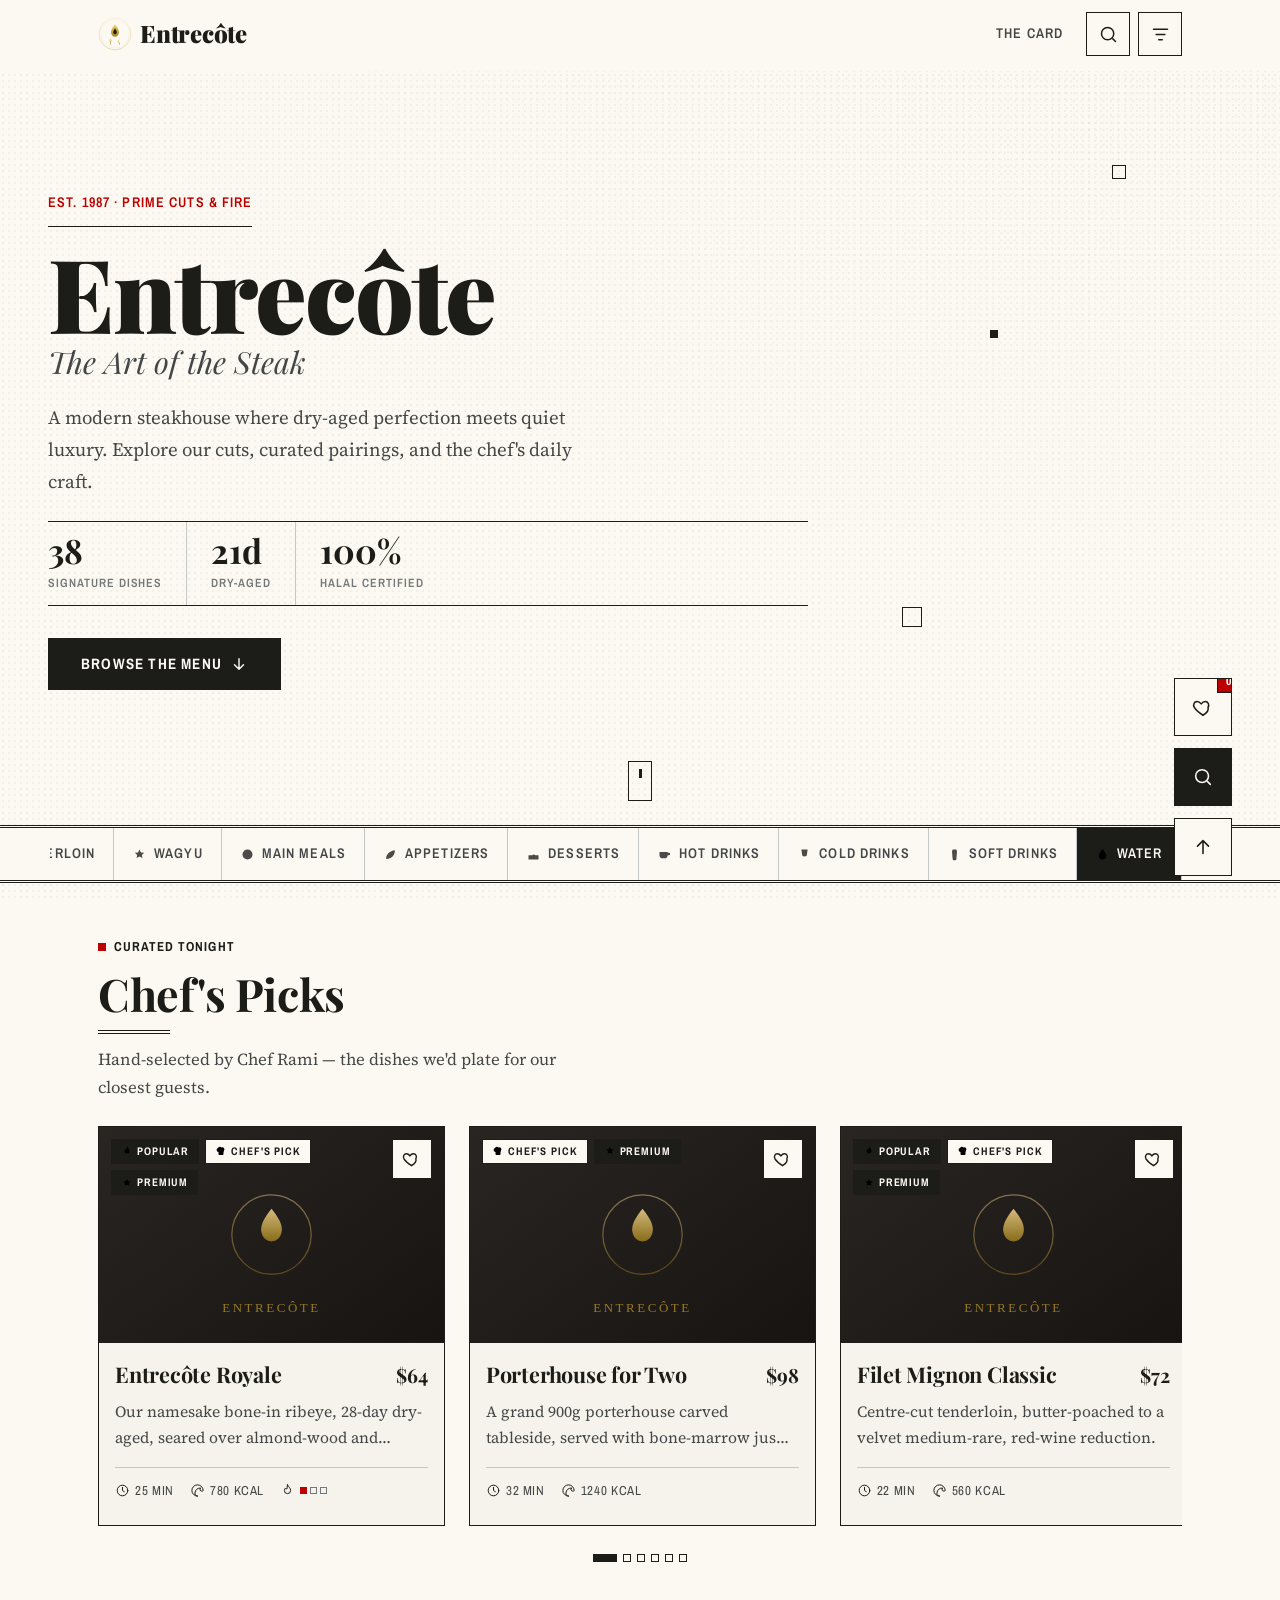
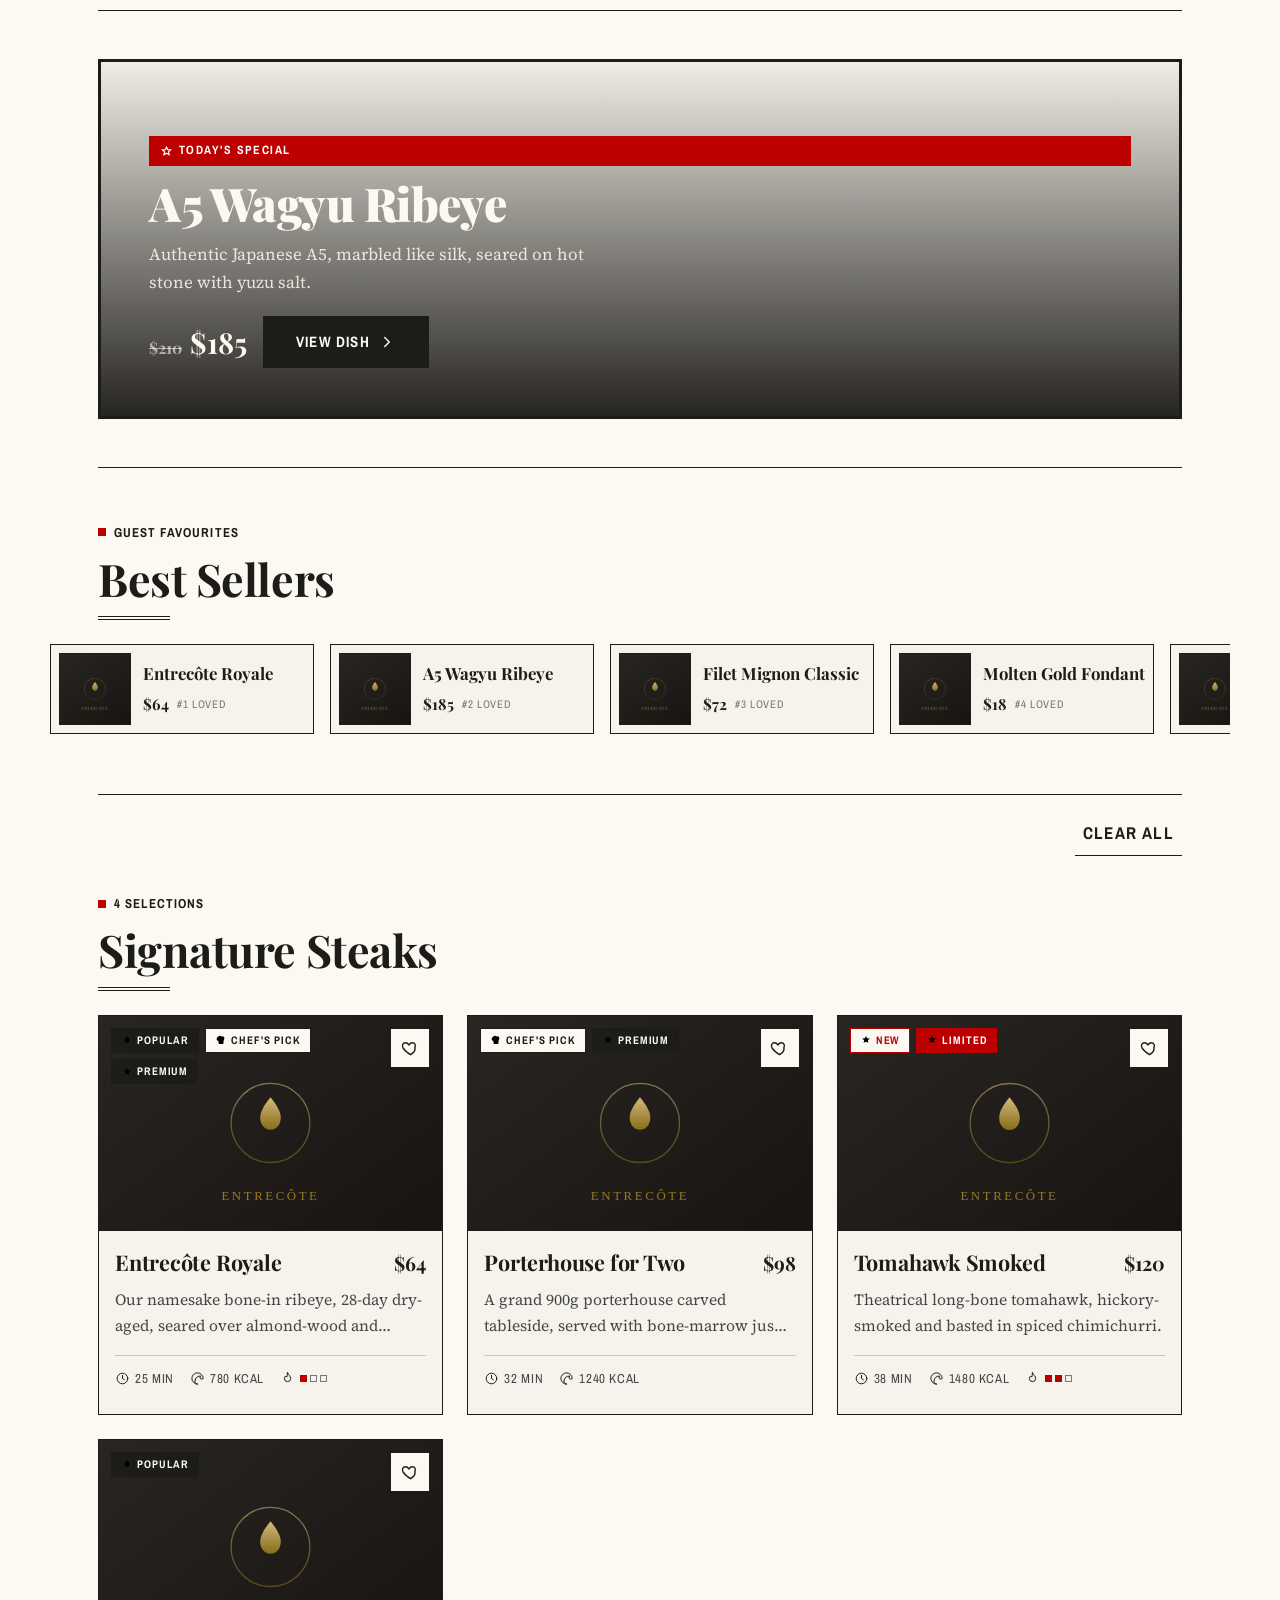
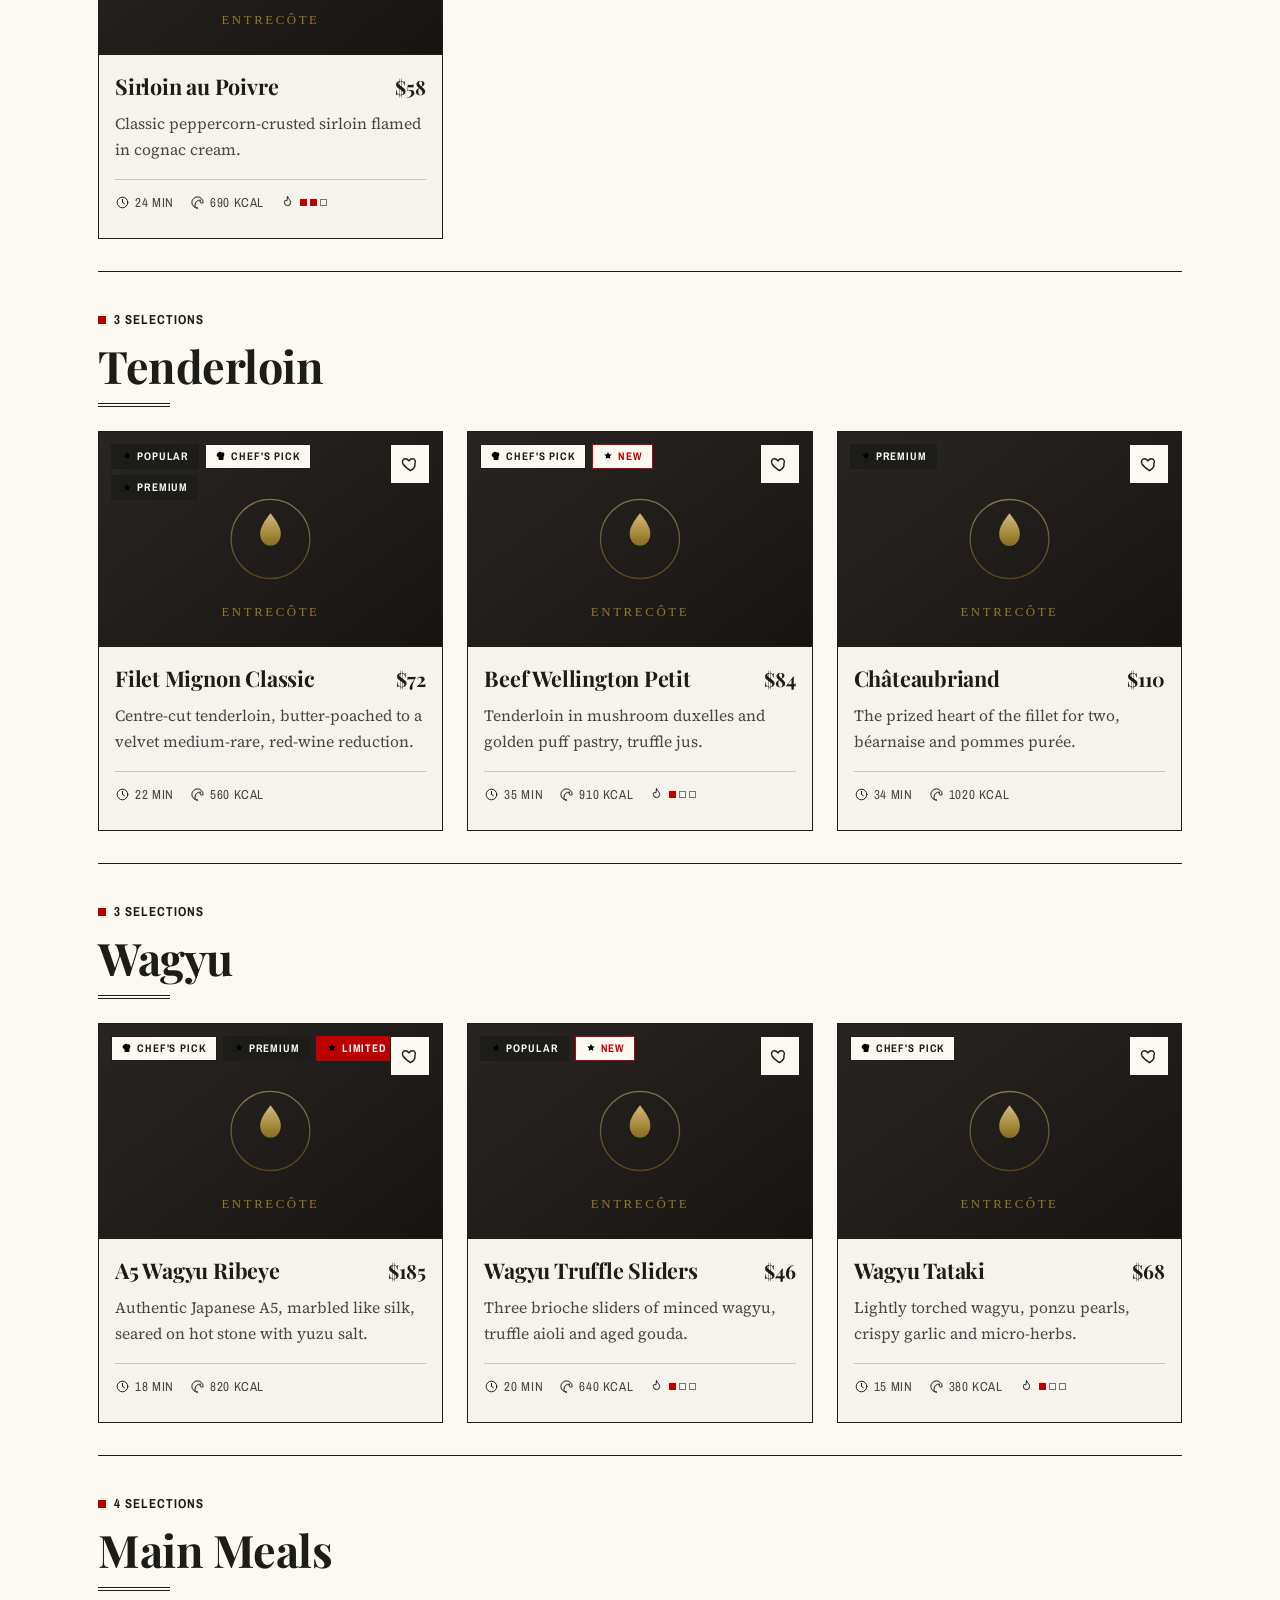
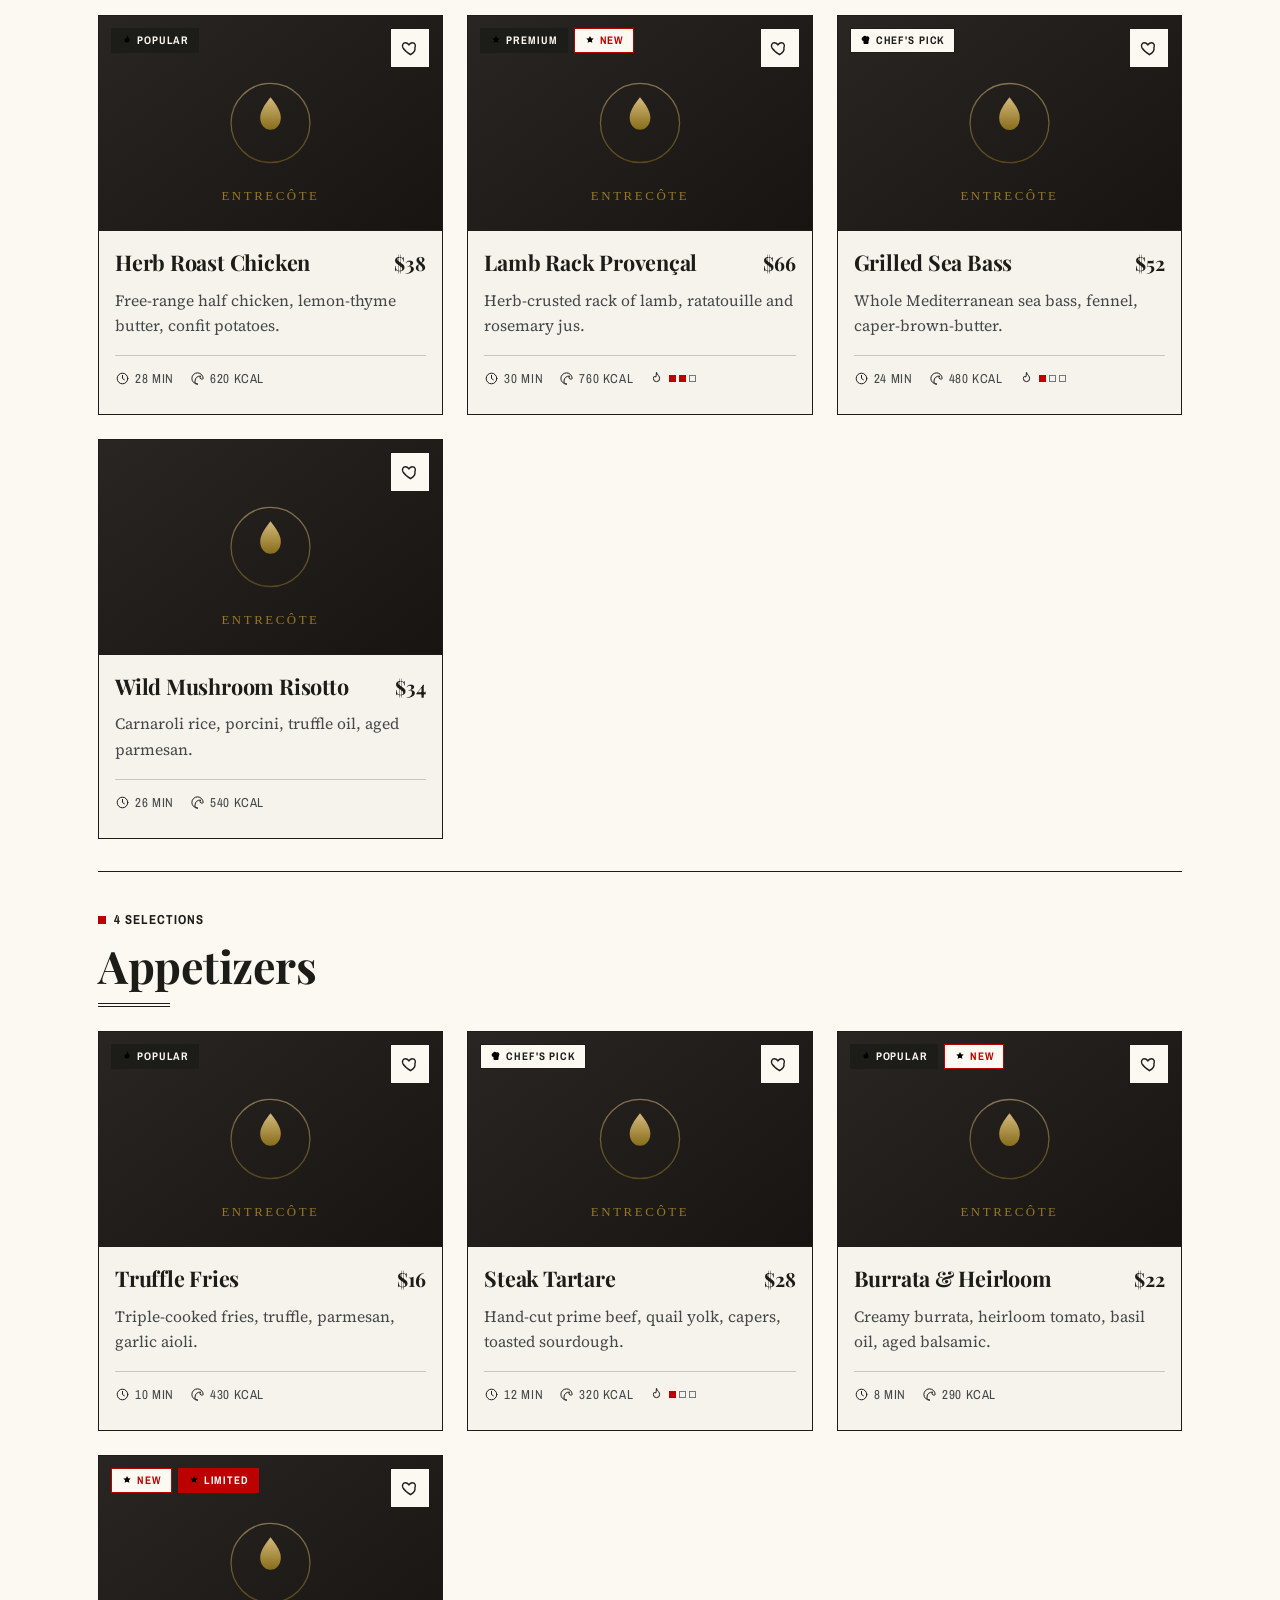
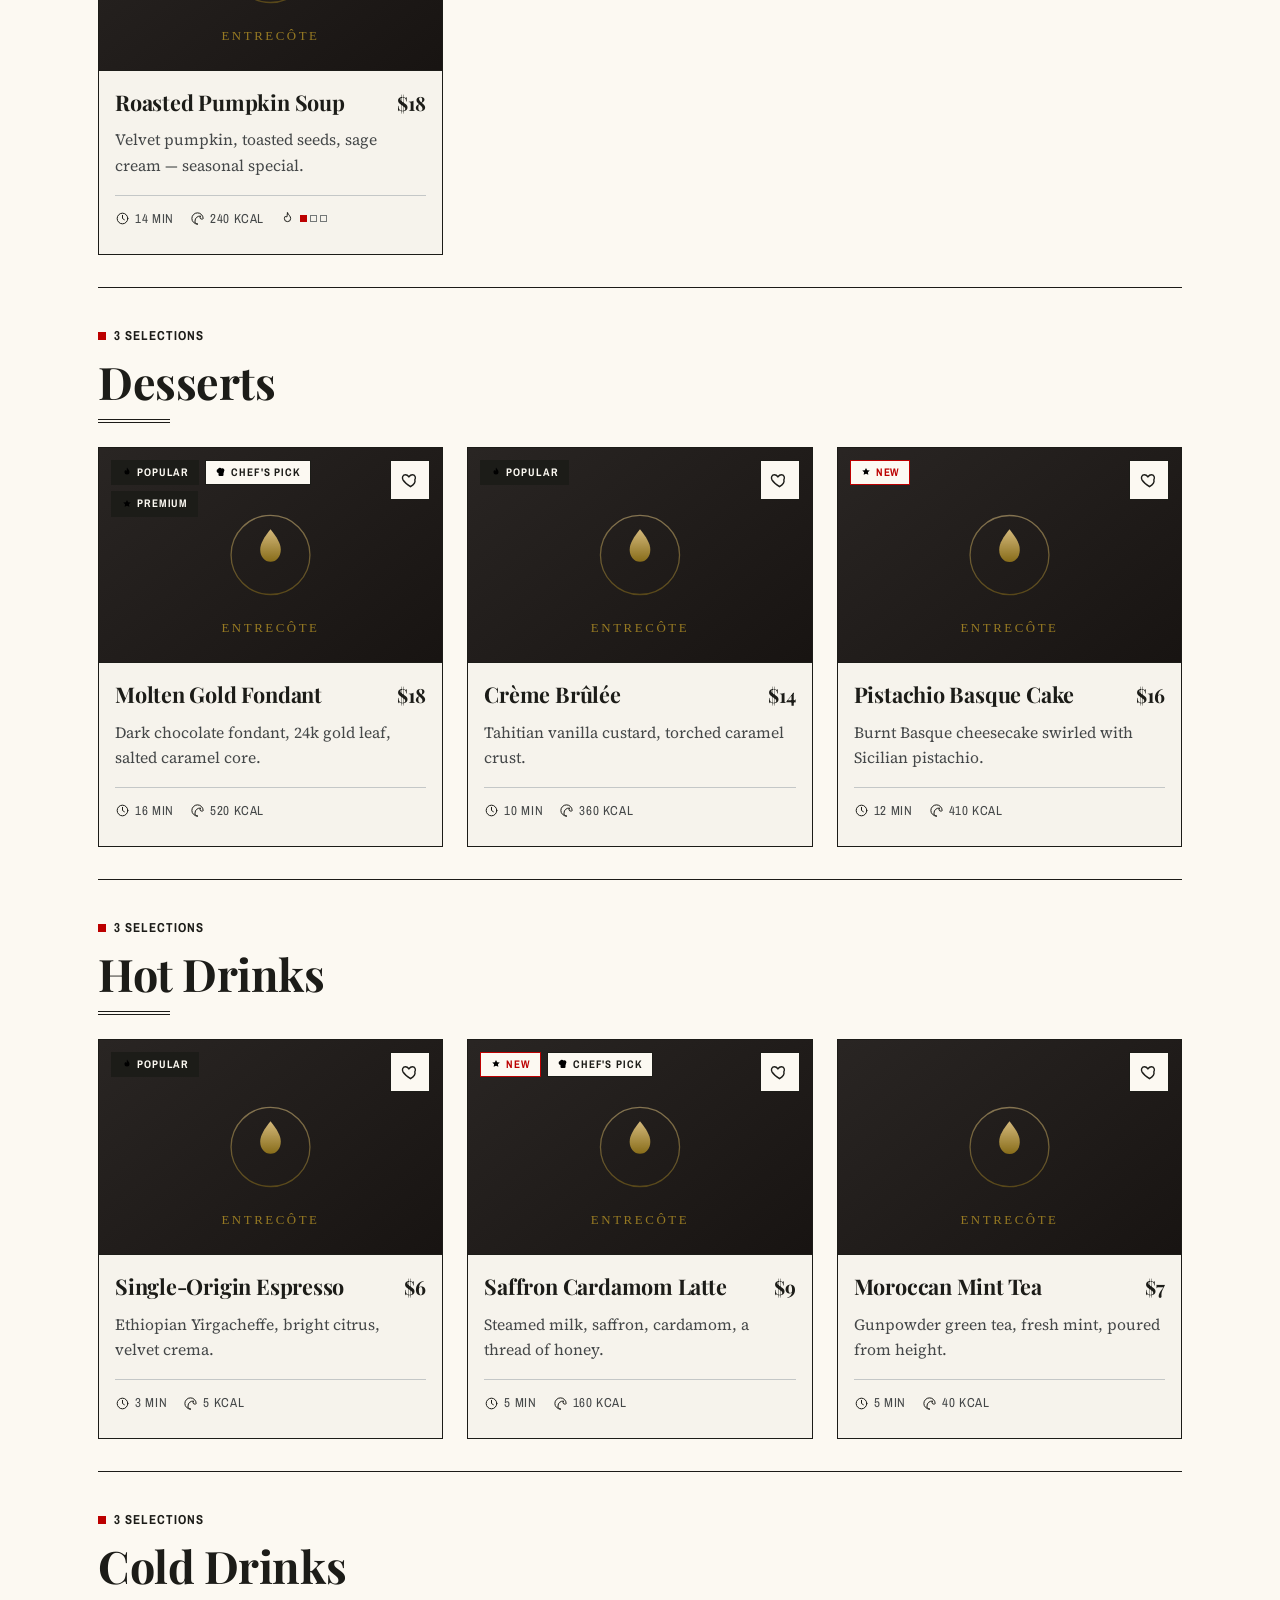
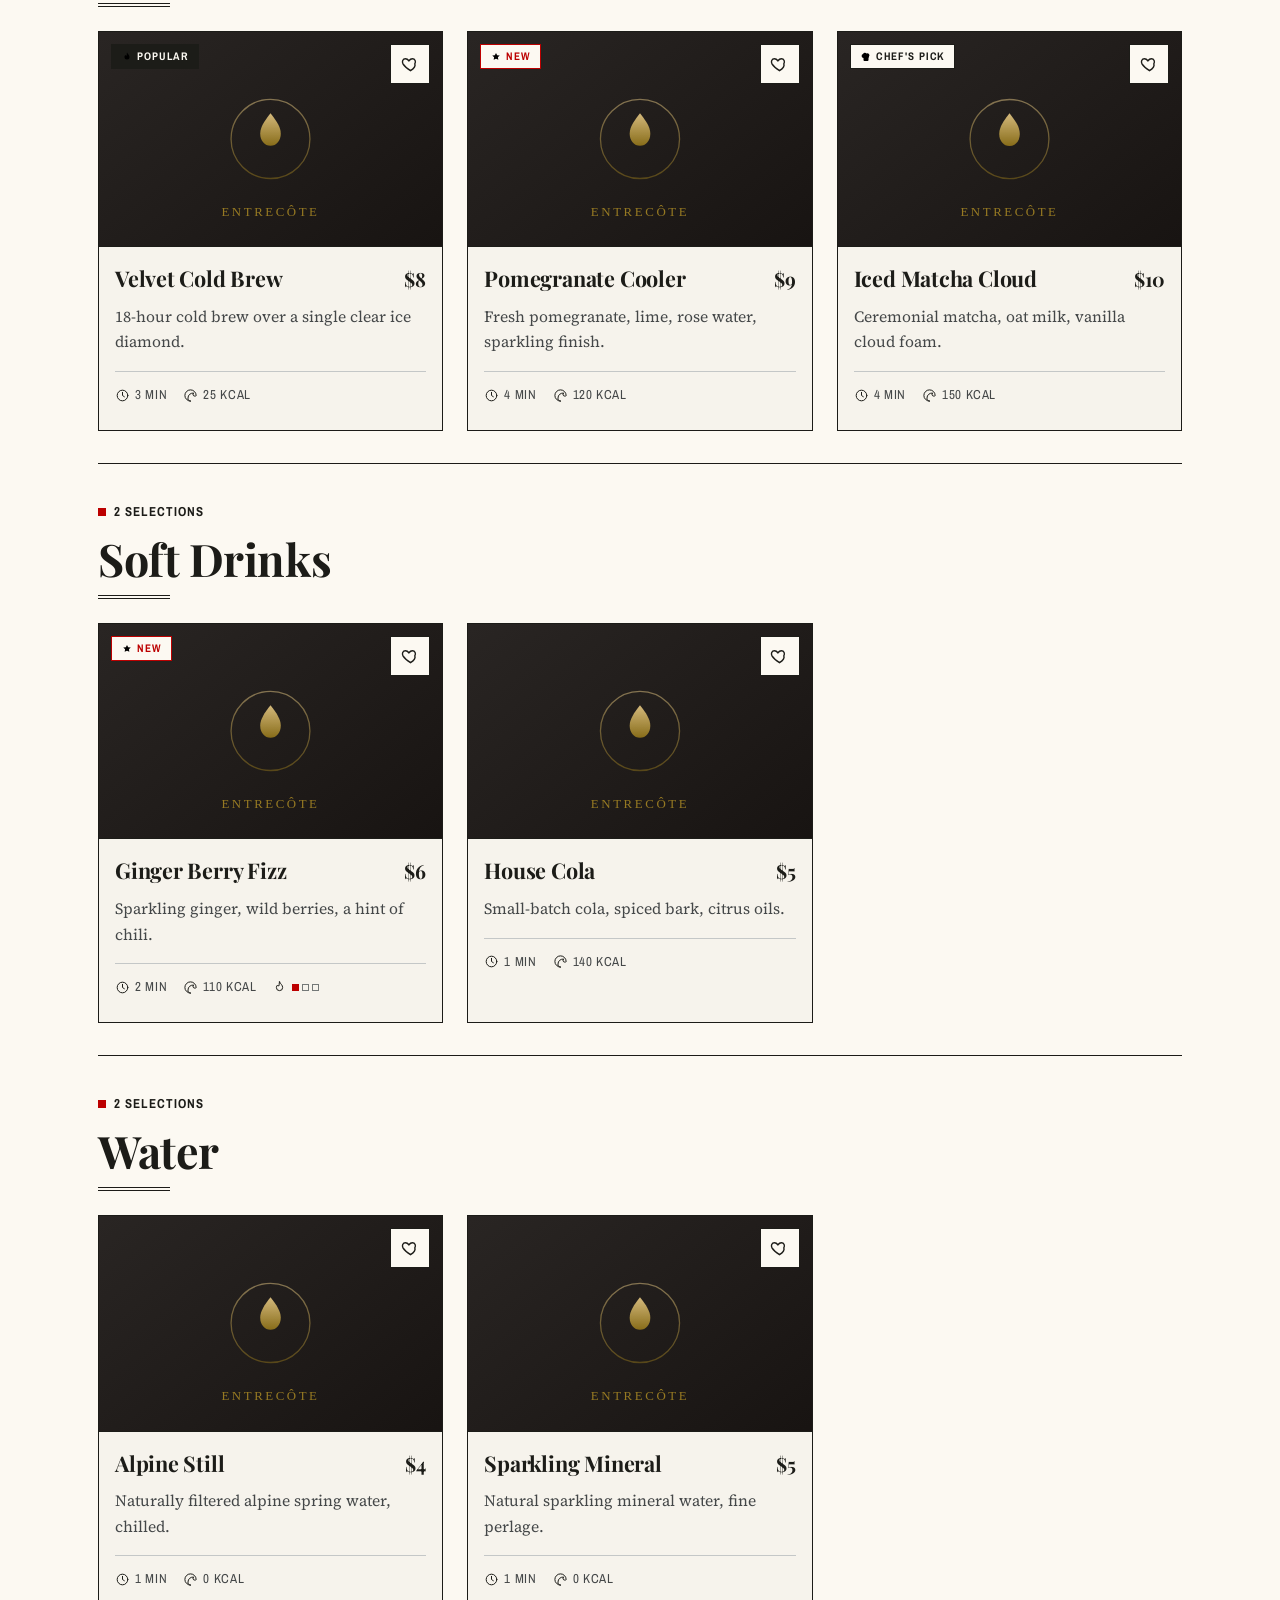
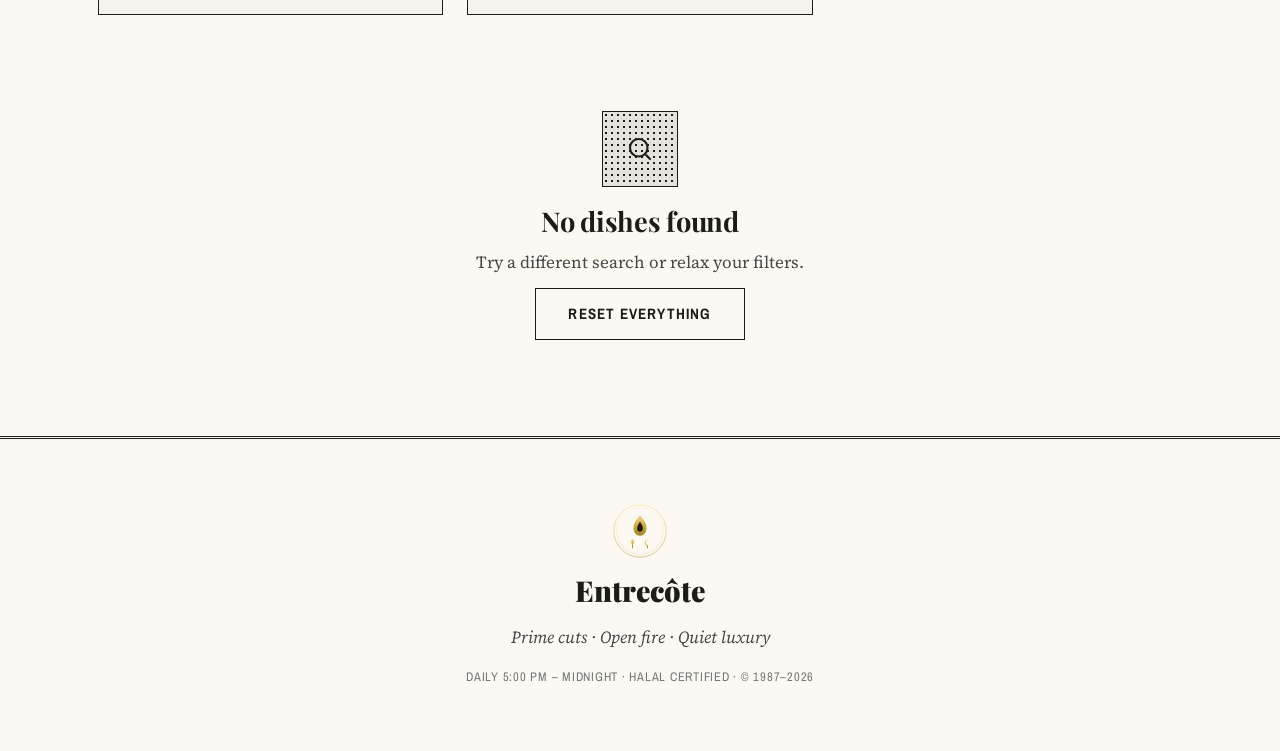
==== commit b23e5b37: "add new design of the menu" ====
--- a/index.html
+++ b/index.html
@@ -35,6 +35,7 @@
         <span class="brand__name">Entrecôte</span>
       </a>
       <div class="site-header__actions">
+        <a class="site-nav__link" href="menu.html">The Card</a>
         <button class="icon-btn" id="searchToggle" aria-label="Search the menu" aria-expanded="false">
           <svg viewBox="0 0 24 24" aria-hidden="true"><circle cx="11" cy="11" r="7"/><path d="m20 20-3-3"/></svg>
         </button>
--- a/style.css
+++ b/style.css
@@ -165,7 +165,18 @@
   font-family: 'Playfair Display', serif; font-size: 24px; font-weight: 900;
   letter-spacing: -.01em; color: var(--ink);
 }
-.site-header__actions { display: flex; gap: var(--s-2); }
+.site-header__actions { display: flex; align-items: center; gap: var(--s-2); }
+
+/* Shared header nav link (home ⇄ The Card) */
+.site-nav { display: flex; align-items: center; gap: 0; }
+.site-nav__link {
+  font-family: 'Archivo Narrow', sans-serif; text-transform: uppercase; letter-spacing: .08em;
+  font-weight: 600; font-size: 14px; color: var(--ink-2);
+  padding: 9px 14px; border: 1px solid transparent;
+  transition: background var(--t-fast), color var(--t-fast), border-color var(--t-fast);
+}
+.site-nav__link:hover { color: var(--ink); }
+.site-nav__link.is-active { background: var(--ink); color: var(--paper); border-color: var(--ink); }
 
 .icon-btn {
   width: 44px; height: 44px; border-radius: 0;
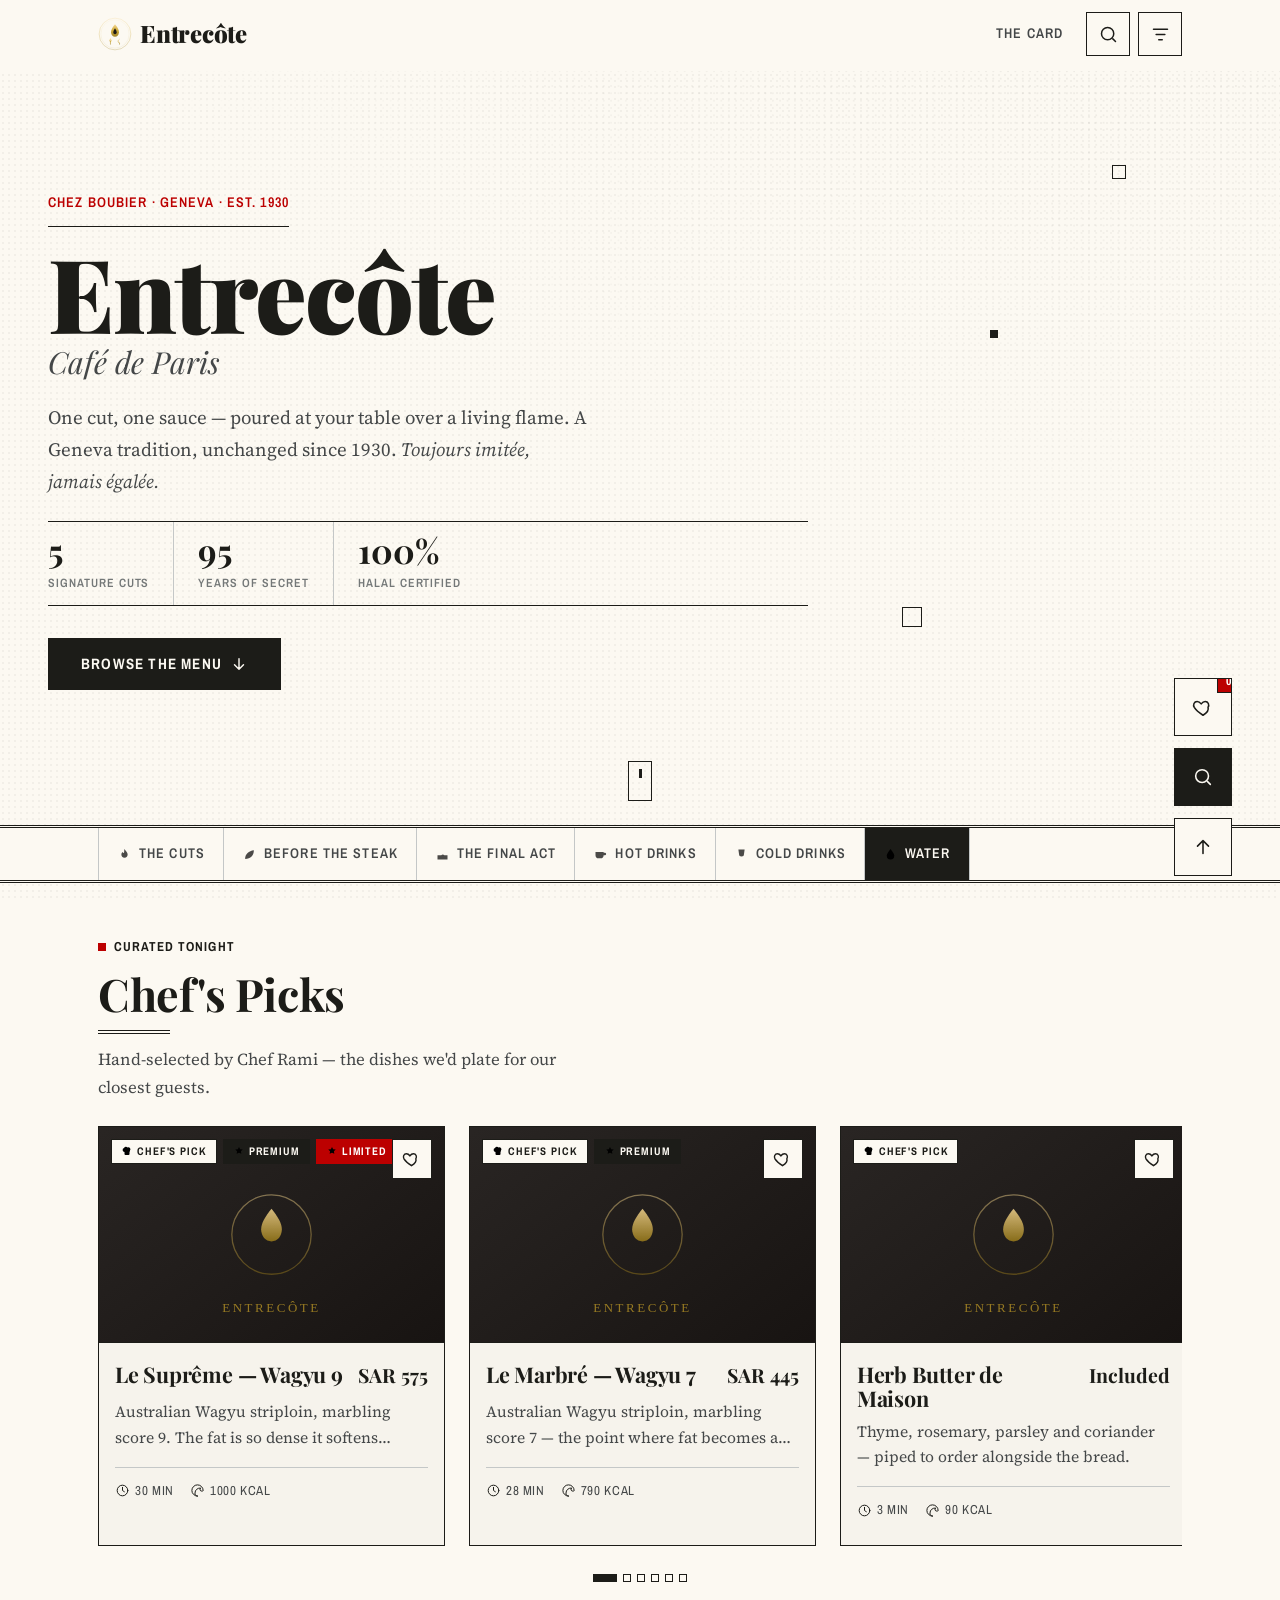
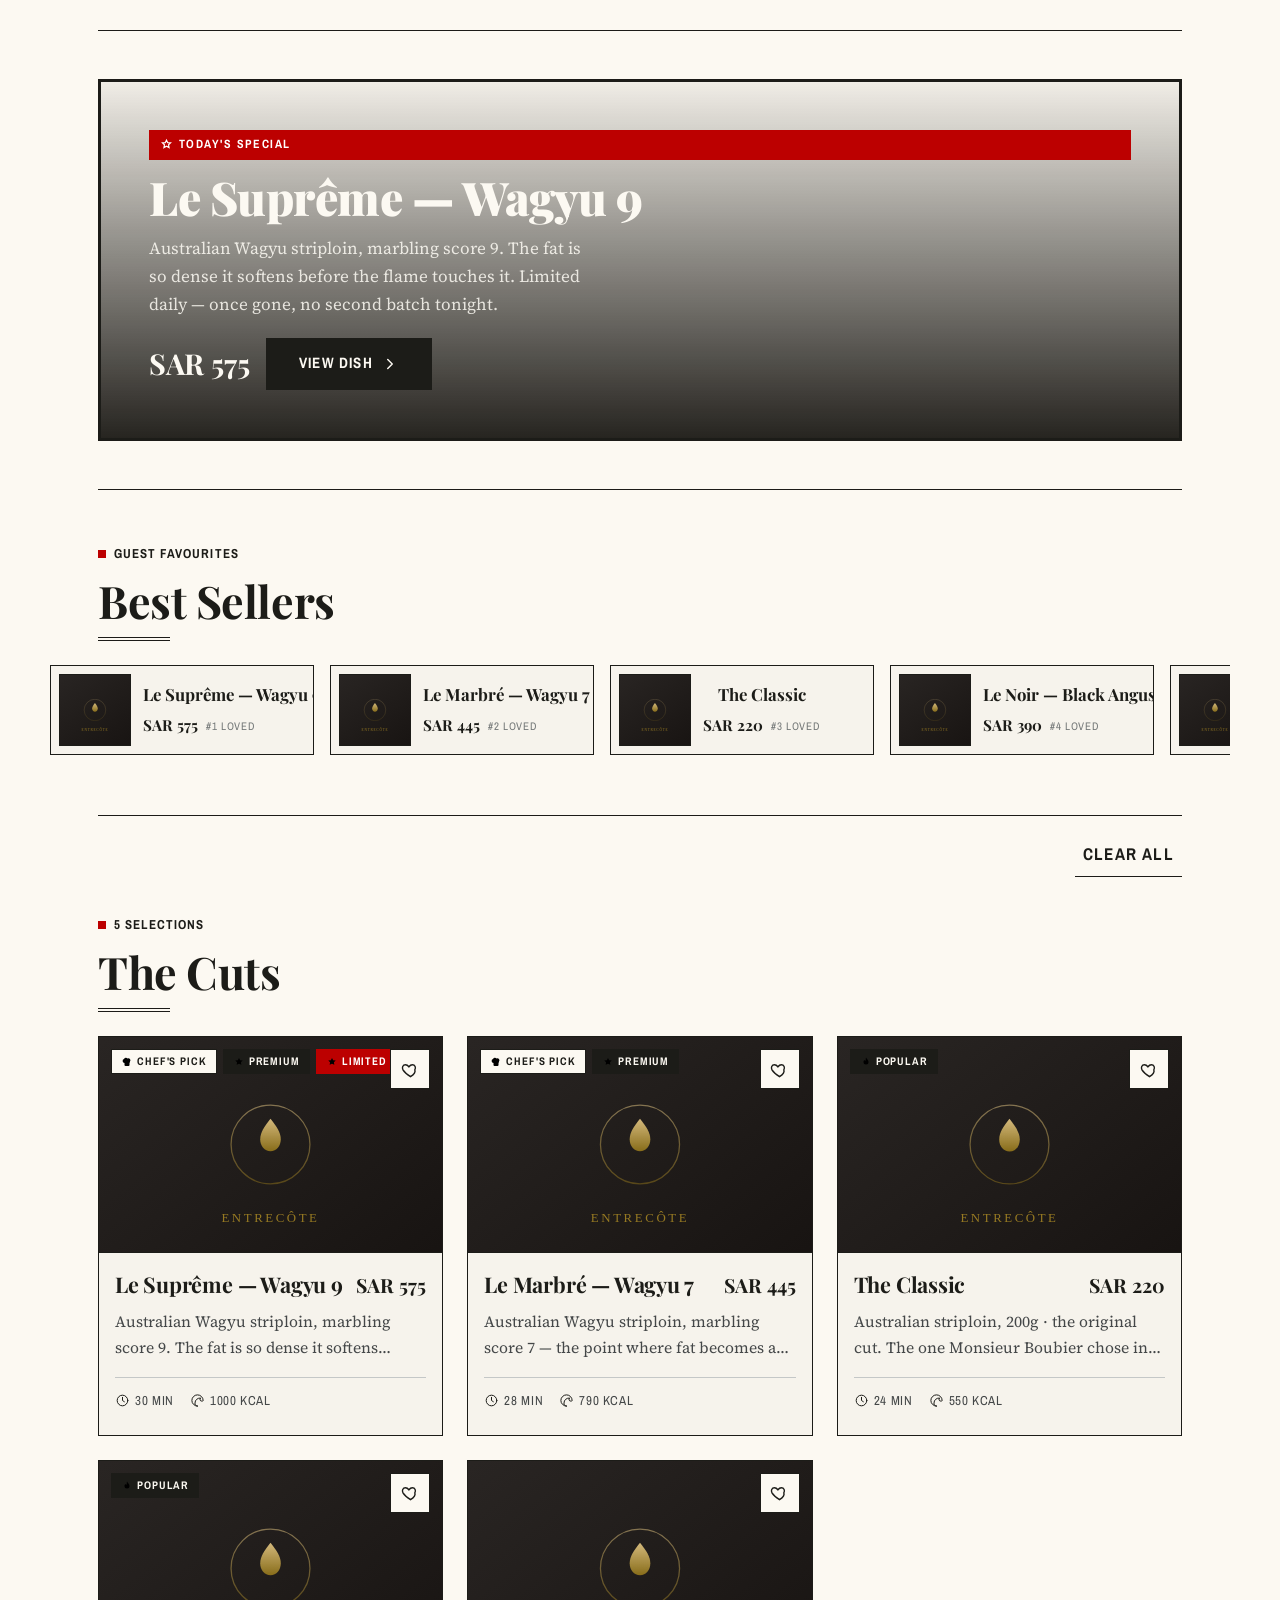
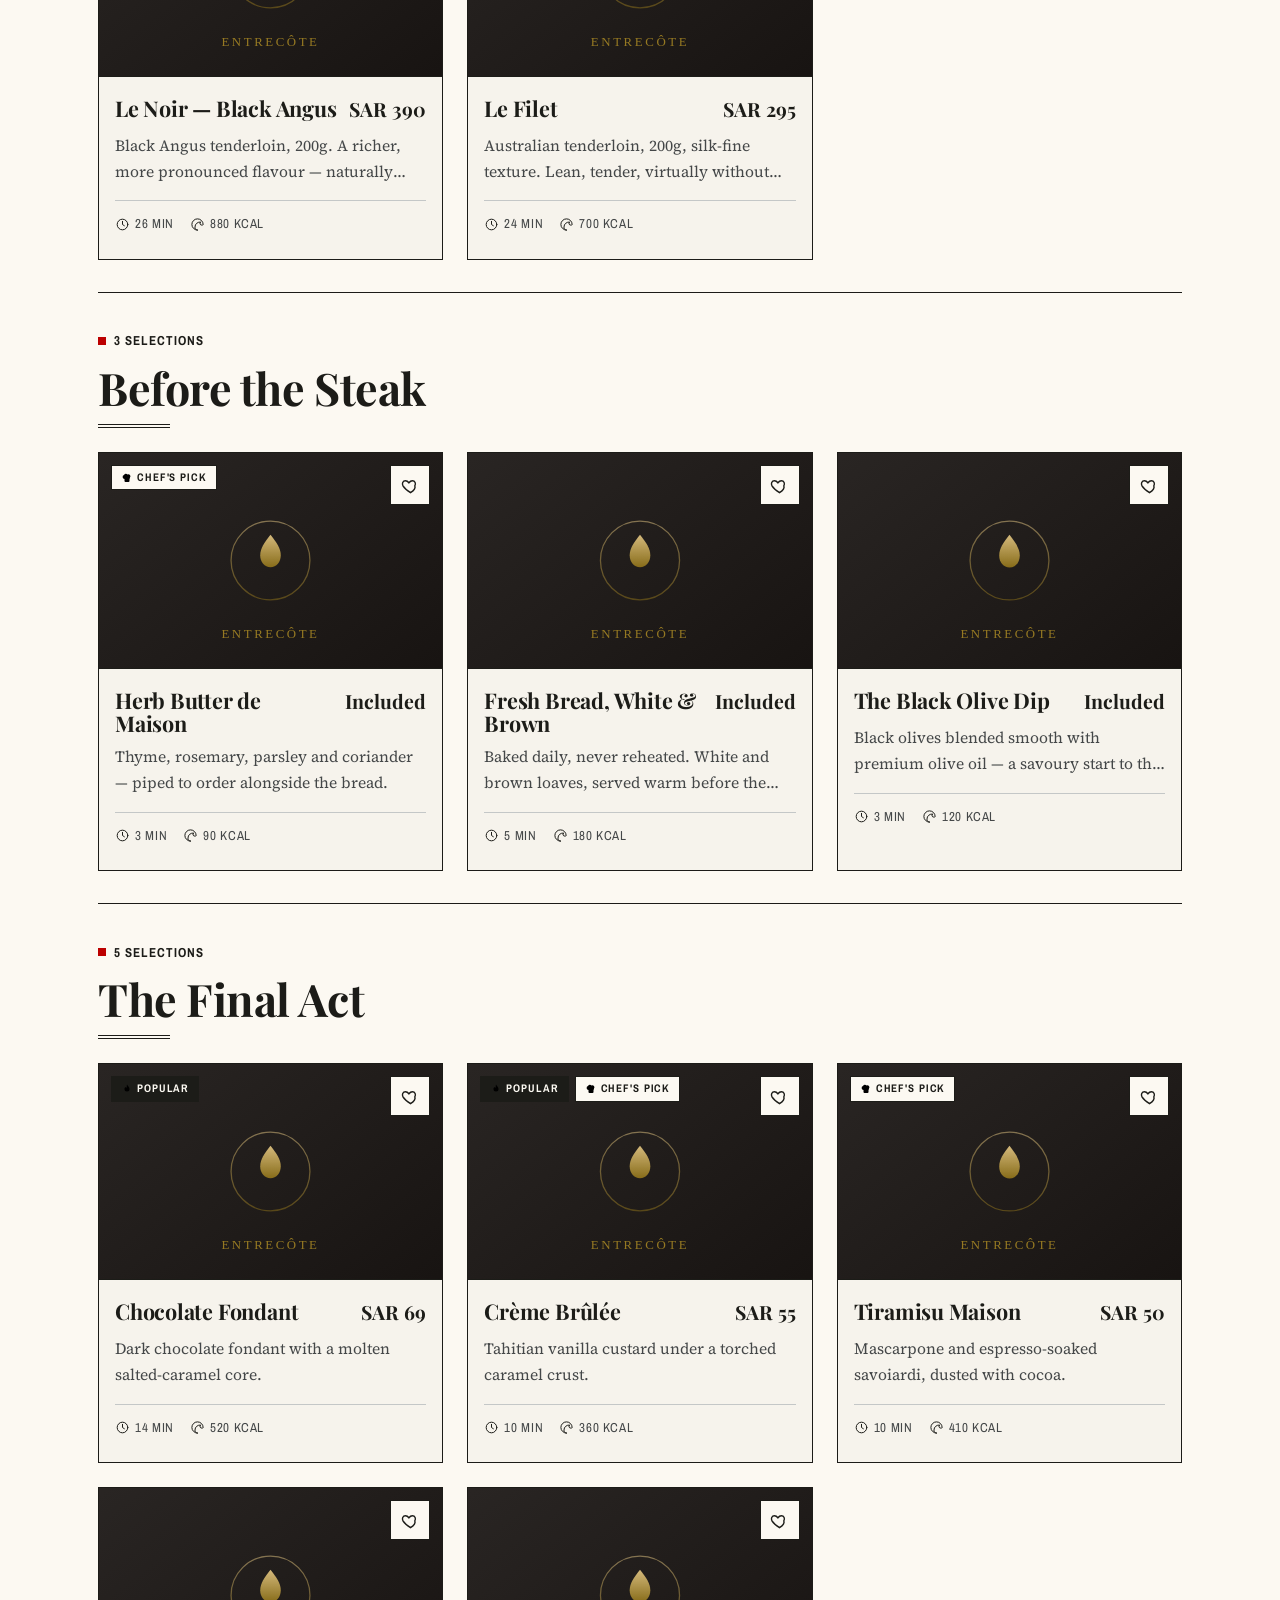
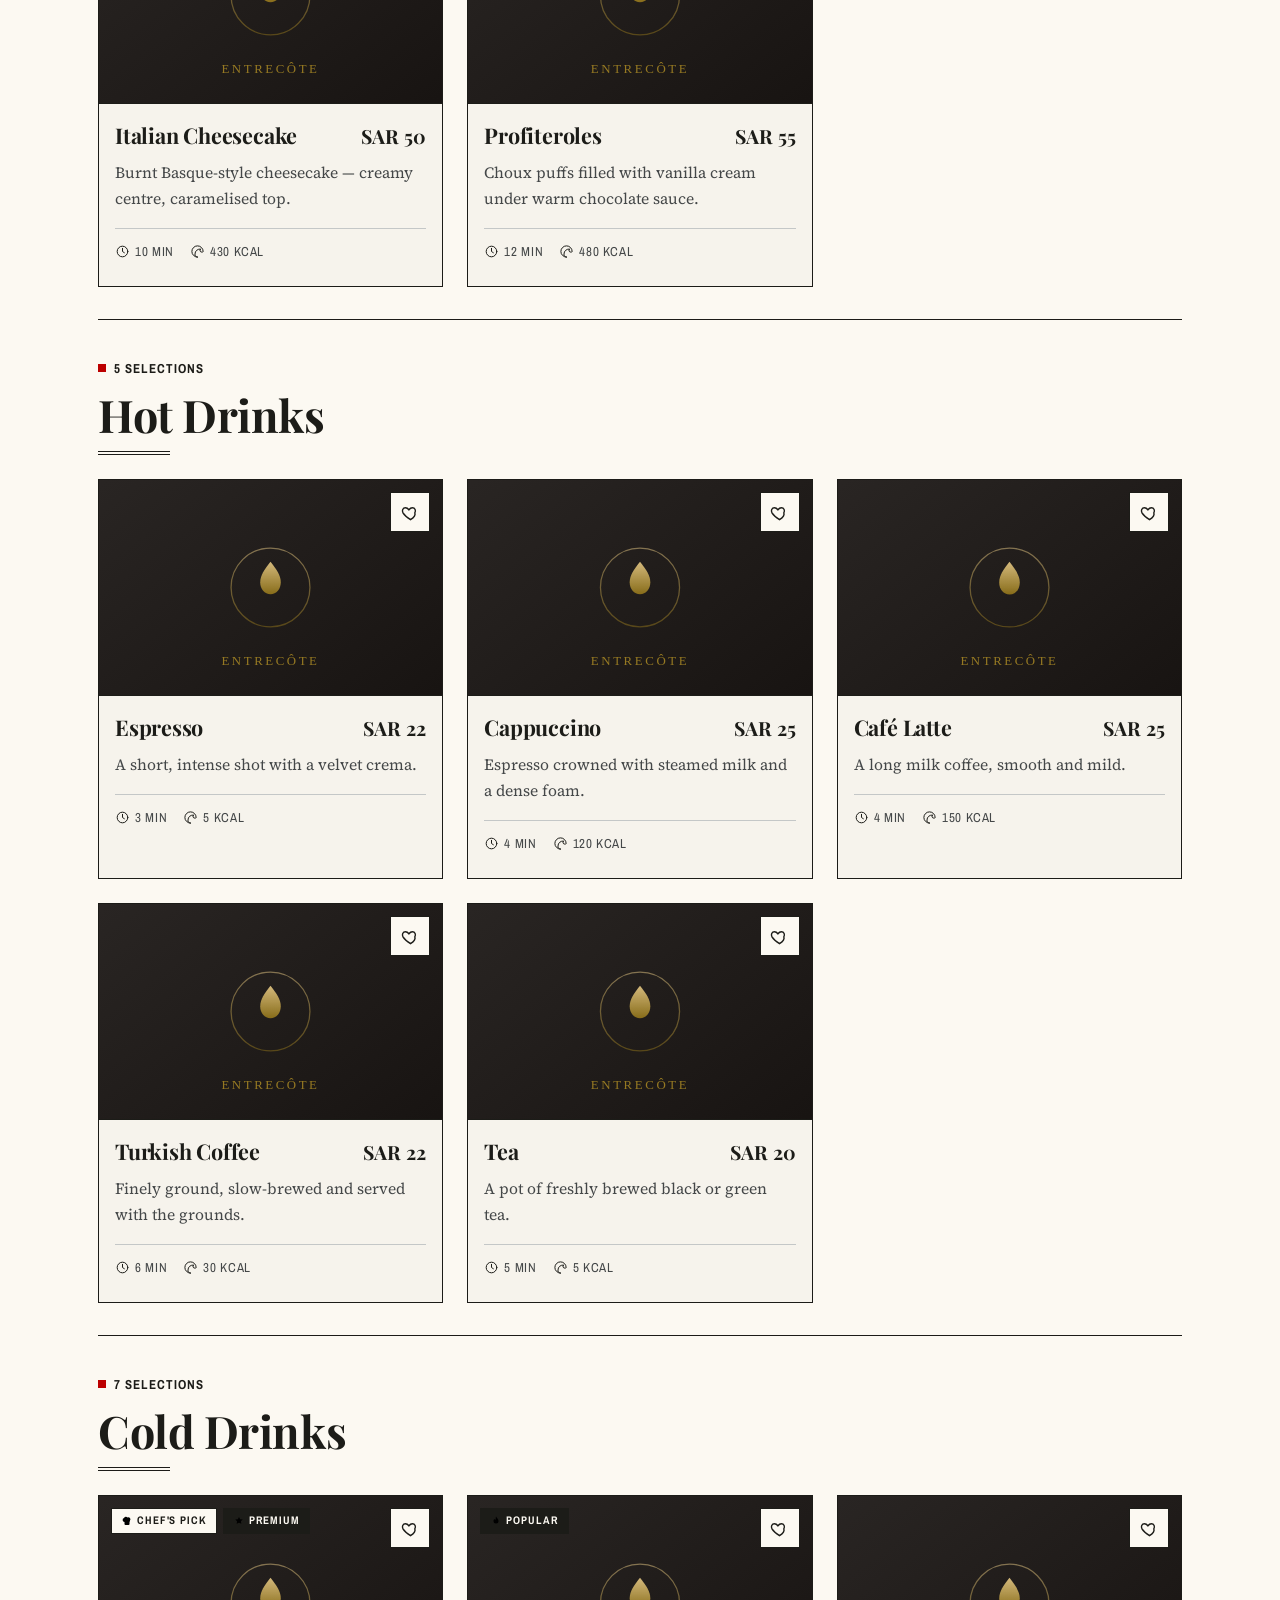
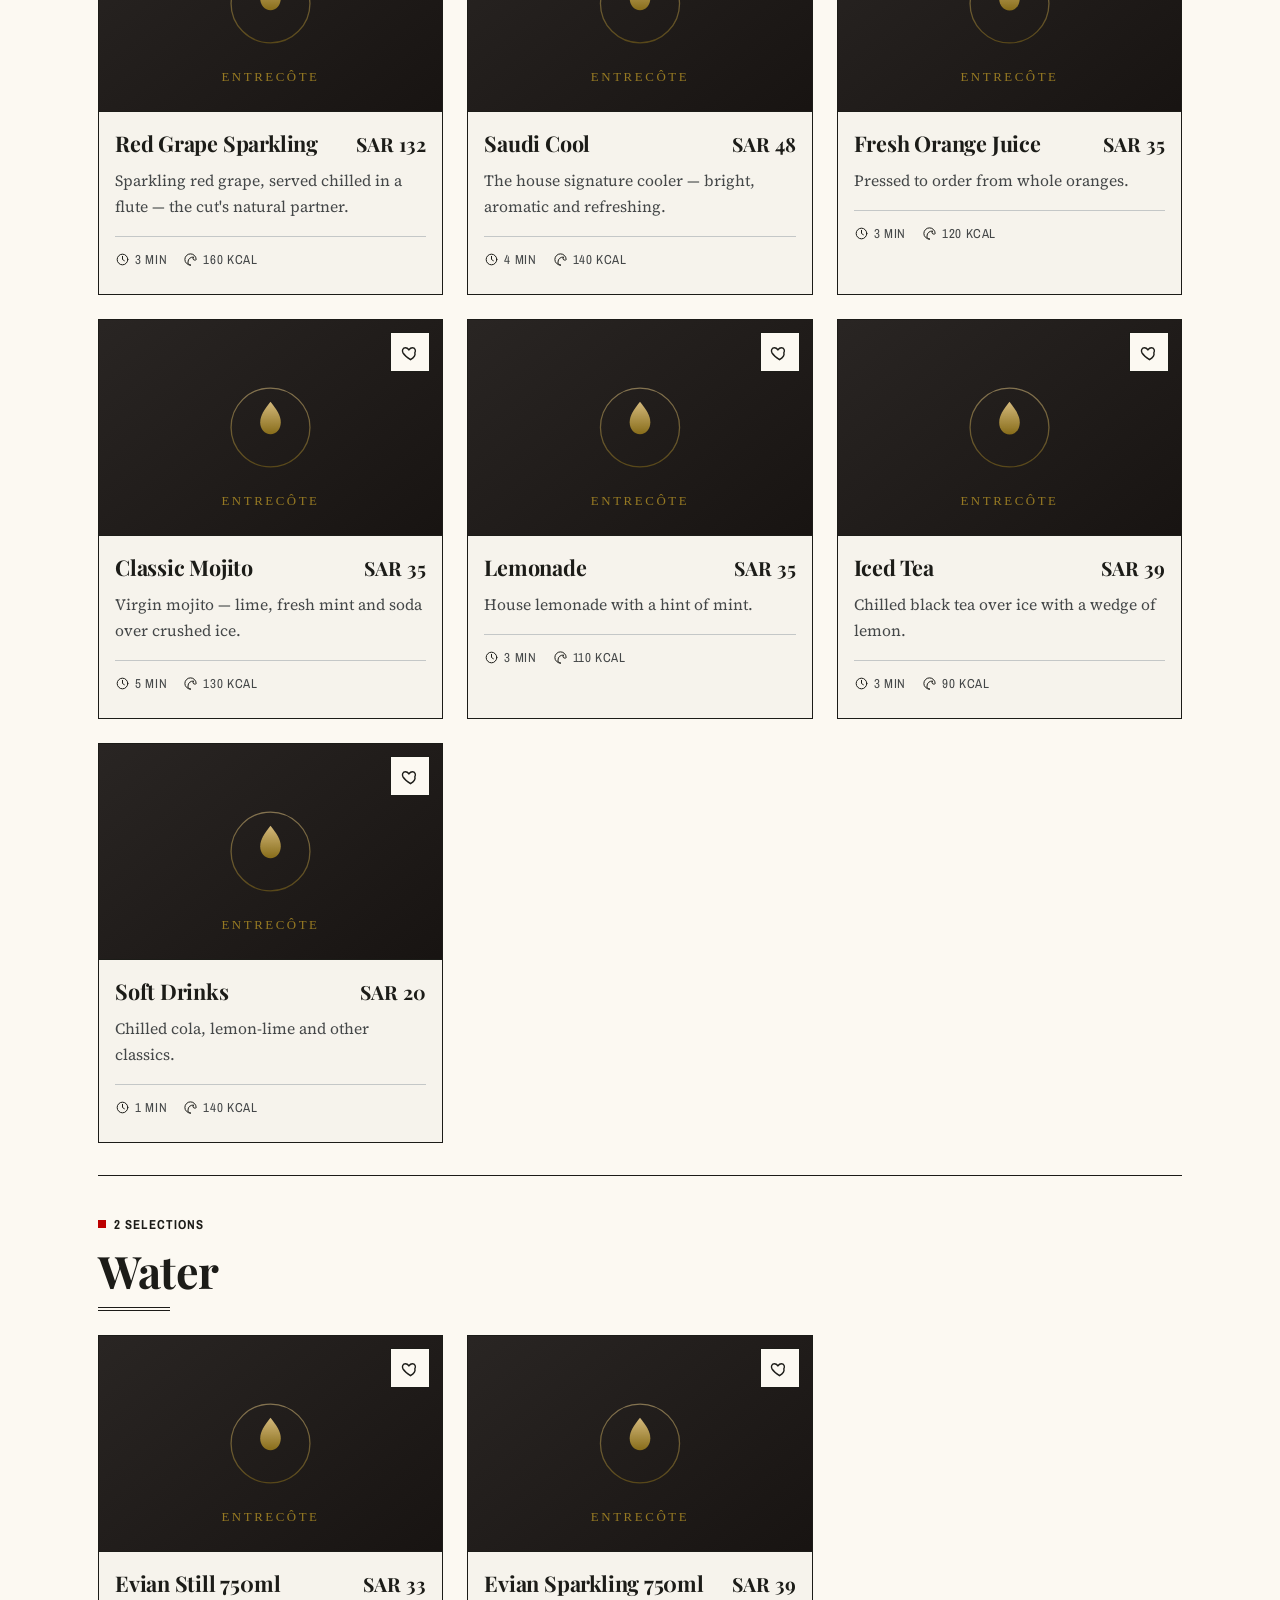
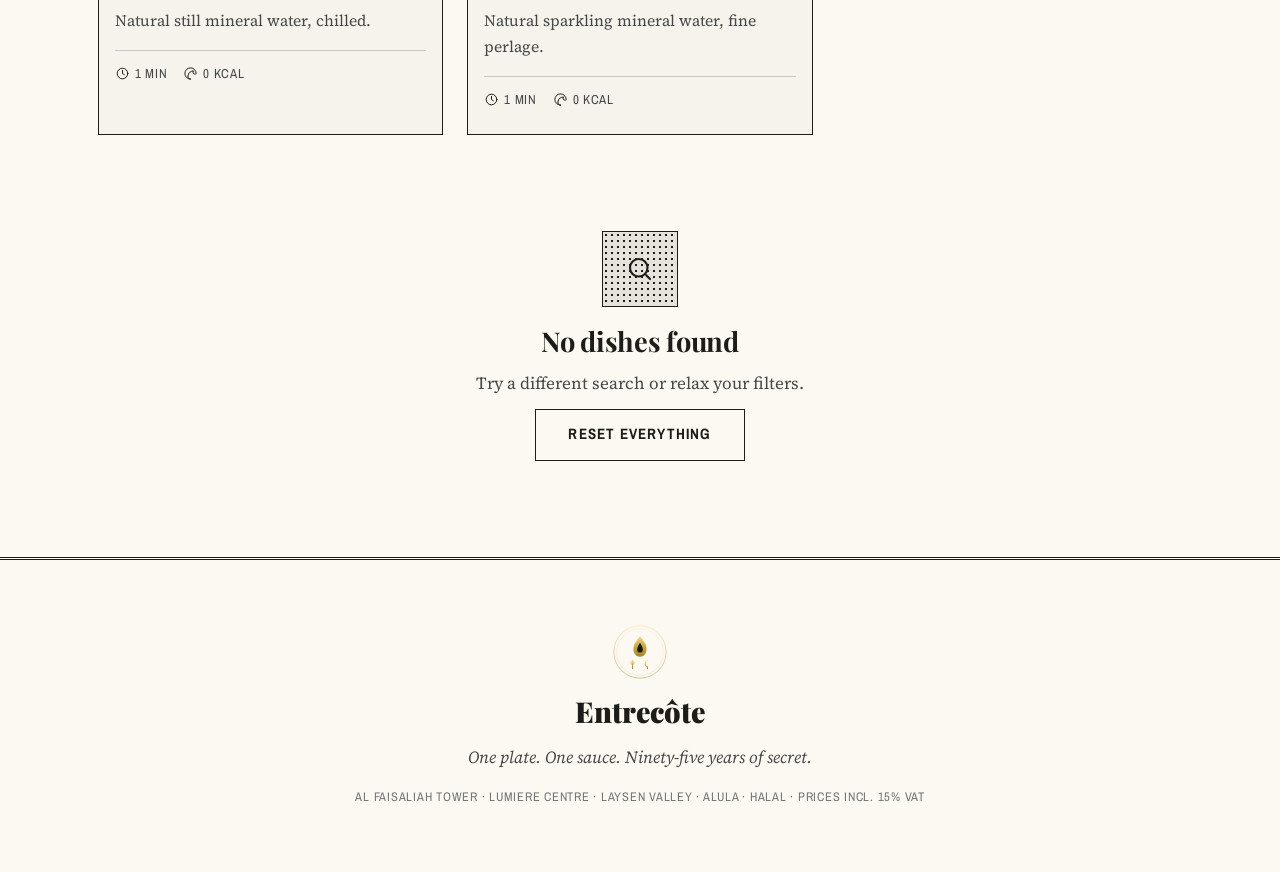
==== commit 289039b9: "fill the index page" ====
--- a/index.html
+++ b/index.html
@@ -4,8 +4,8 @@
   <meta charset="UTF-8" />
   <meta name="viewport" content="width=device-width, initial-scale=1, viewport-fit=cover" />
   <meta name="theme-color" content="#fcf9f2" />
-  <meta name="description" content="Entrecôte — a premium steakhouse digital menu. Signature steaks, Wagyu, tenderloin, and curated pairings." />
-  <title>Entrecôte · The Steakhouse Monograph</title>
+  <meta name="description" content="Entrecôte Café de Paris — Chez Boubier, Geneva, est. 1930. The cuts, the secret sauce, and the ritual of the table." />
+  <title>Entrecôte Café de Paris · Menu</title>
 
   <!-- Fonts: Playfair Display (masthead) + Source Serif 4 (body) + Archivo Narrow (labels) -->
   <link rel="preconnect" href="https://fonts.googleapis.com" />
@@ -58,18 +58,18 @@
       <span class="float-deco float-deco--3" aria-hidden="true"></span>
 
       <div class="hero__content" id="heroContent">
-        <p class="hero__eyebrow reveal">Est. 1987 · Prime Cuts &amp; Fire</p>
+        <p class="hero__eyebrow reveal">Chez Boubier · Geneva · Est. 1930</p>
         <h1 class="hero__title">
           <span class="reveal" style="--d:.05s">Entrecôte</span>
-          <span class="hero__title-sub reveal" style="--d:.15s">The Art of the Steak</span>
+          <span class="hero__title-sub reveal" style="--d:.15s">Café de Paris</span>
         </h1>
         <p class="hero__lead reveal" style="--d:.25s">
-          A modern steakhouse where dry-aged perfection meets quiet luxury. Explore our cuts, curated pairings, and the chef's daily craft.
+          One cut, one sauce — poured at your table over a living flame. A Geneva tradition, unchanged since 1930. <em>Toujours imitée, jamais égalée.</em>
         </p>
         <div class="hero__stats reveal" style="--d:.35s" id="heroStats">
-          <div class="stat"><span class="stat__num" data-count="38">0</span><span class="stat__label">Signature Dishes</span></div>
+          <div class="stat"><span class="stat__num" data-count="5">0</span><span class="stat__label">Signature Cuts</span></div>
           <div class="stat stat--div" aria-hidden="true"></div>
-          <div class="stat"><span class="stat__num" data-count="21" data-suffix="d">0</span><span class="stat__label">Dry-Aged</span></div>
+          <div class="stat"><span class="stat__num" data-count="95">0</span><span class="stat__label">Years of Secret</span></div>
           <div class="stat stat--div" aria-hidden="true"></div>
           <div class="stat"><span class="stat__num" data-count="100" data-suffix="%">0</span><span class="stat__label">Halal Certified</span></div>
         </div>
@@ -153,8 +153,8 @@
     <footer class="site-footer">
       <img src="assets/icons/logo.svg" alt="" width="56" height="56" />
       <p class="site-footer__name">Entrecôte</p>
-      <p class="site-footer__tag">Prime cuts · Open fire · Quiet luxury</p>
-      <p class="site-footer__meta">Daily 5:00 PM – Midnight · Halal Certified · © 1987–2026</p>
+      <p class="site-footer__tag">One plate. One sauce. Ninety-five years of secret.</p>
+      <p class="site-footer__meta">Al Faisaliah Tower · Lumiere Centre · Laysen Valley · AlUla · Halal · Prices incl. 15% VAT</p>
     </footer>
   </main>
 
@@ -185,14 +185,14 @@
 
     <div class="search-field">
       <svg viewBox="0 0 24 24" aria-hidden="true" class="search-field__icon"><circle cx="11" cy="11" r="7"/><path d="m20 20-3-3"/></svg>
-      <input type="search" id="searchInput" placeholder="Search steaks, sides, drinks…" autocomplete="off" aria-label="Search dishes" />
+      <input type="search" id="searchInput" placeholder="Search cuts, desserts, drinks…" autocomplete="off" aria-label="Search dishes" />
       <button class="search-field__clear" id="searchClear" aria-label="Clear search" hidden>
         <svg viewBox="0 0 24 24" aria-hidden="true"><path d="M6 6l12 12M18 6L6 18"/></svg>
       </button>
     </div>
 
     <div class="filter-group">
-      <h3 class="filter-group__label">Meat / Type</h3>
+      <h3 class="filter-group__label">Type</h3>
       <div class="chips" id="meatChips"></div>
     </div>
     <div class="filter-group">
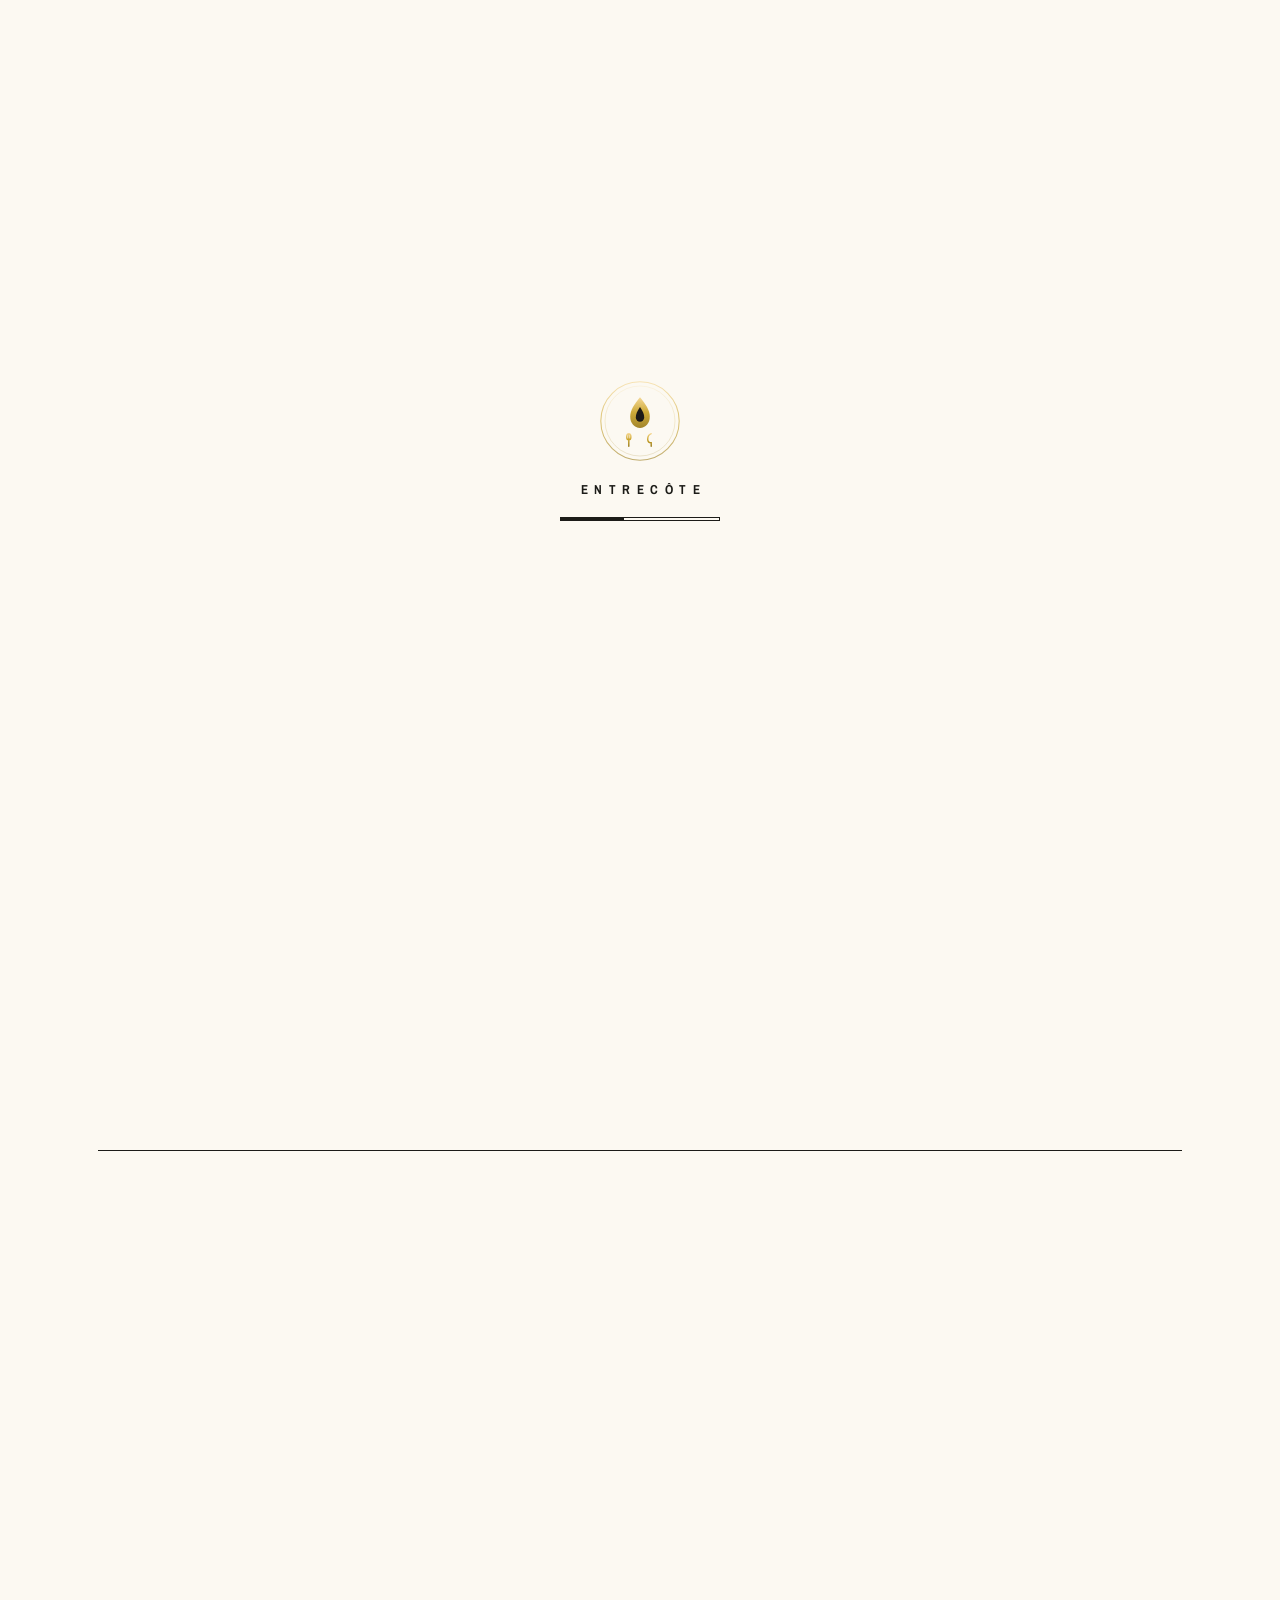
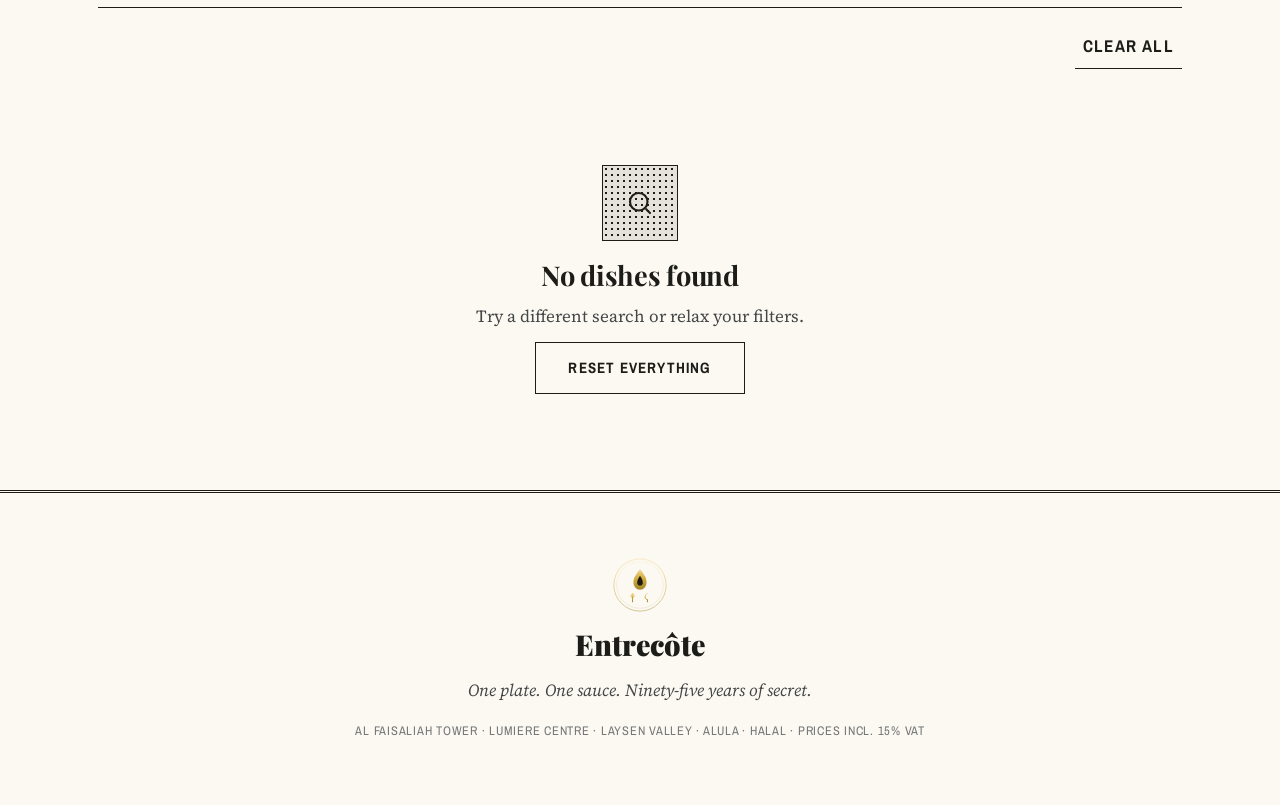
==== commit c128a476: "edit the index page" ====
--- a/index.html
+++ b/index.html
@@ -27,27 +27,7 @@
 
   <a class="skip-link" href="#menu">Skip to menu</a>
 
-  <!-- ============ STICKY HEADER ============ -->
-  <header class="site-header" id="siteHeader">
-    <div class="site-header__inner">
-      <a class="brand" href="#top" aria-label="Entrecôte home">
-        <img src="assets/icons/logo.svg" alt="" width="34" height="34" class="brand__mark" />
-        <span class="brand__name">Entrecôte</span>
-      </a>
-      <div class="site-header__actions">
-        <a class="site-nav__link" href="menu.html">The Card</a>
-        <button class="icon-btn" id="searchToggle" aria-label="Search the menu" aria-expanded="false">
-          <svg viewBox="0 0 24 24" aria-hidden="true"><circle cx="11" cy="11" r="7"/><path d="m20 20-3-3"/></svg>
-        </button>
-        <button class="icon-btn" id="filterToggle" aria-label="Filter and sort" aria-expanded="false">
-          <svg viewBox="0 0 24 24" aria-hidden="true"><path d="M4 6h16M7 12h10M10 18h4"/></svg>
-        </button>
-      </div>
-    </div>
-    <!-- scroll progress -->
-    <span class="scroll-progress" id="scrollProgress"></span>
-  </header>
-
+  
   <main id="top">
     <!-- ============ HERO ============ -->
     <section class="hero" id="hero" aria-label="Welcome to Entrecôte">
@@ -59,25 +39,17 @@
 
       <div class="hero__content" id="heroContent">
         <p class="hero__eyebrow reveal">Chez Boubier · Geneva · Est. 1930</p>
-        <h1 class="hero__title">
+        <h1 class="hero__title" style="text-align:center">
           <span class="reveal" style="--d:.05s">Entrecôte</span>
           <span class="hero__title-sub reveal" style="--d:.15s">Café de Paris</span>
         </h1>
         <p class="hero__lead reveal" style="--d:.25s">
           One cut, one sauce — poured at your table over a living flame. A Geneva tradition, unchanged since 1930. <em>Toujours imitée, jamais égalée.</em>
         </p>
-        <div class="hero__stats reveal" style="--d:.35s" id="heroStats">
-          <div class="stat"><span class="stat__num" data-count="5">0</span><span class="stat__label">Signature Cuts</span></div>
-          <div class="stat stat--div" aria-hidden="true"></div>
-          <div class="stat"><span class="stat__num" data-count="95">0</span><span class="stat__label">Years of Secret</span></div>
-          <div class="stat stat--div" aria-hidden="true"></div>
-          <div class="stat"><span class="stat__num" data-count="100" data-suffix="%">0</span><span class="stat__label">Halal Certified</span></div>
-        </div>
-        <a href="#menu" class="btn btn--gold reveal ripple" style="--d:.45s" data-scroll>
+        <a href="#menu" class="btn btn--gold reveal ripple" style="--d:.45s;display:flex;width:fit-content;margin-inline:auto" data-scroll>
           Browse the Menu
           <svg viewBox="0 0 24 24" aria-hidden="true"><path d="M12 5v14M6 13l6 6 6-6"/></svg>
         </a>
-      </div>
 
       <div class="hero__scroll-cue" aria-hidden="true"><span></span></div>
     </section>
@@ -111,14 +83,7 @@
         <article class="special reveal" id="specialCard"><!-- injected --></article>
       </section>
 
-      <!-- Best sellers strip -->
-      <section class="block" id="bestSellers" aria-label="Best sellers">
-        <div class="section-head reveal">
-          <span class="section-head__kicker">Guest Favourites</span>
-          <h2 class="section-head__title">Best Sellers</h2>
-        </div>
-        <div class="hscroll" id="bestTrack"><!-- mini cards injected --></div>
-      </section>
+      
 
       <!-- Results meta (search/filter) -->
       <div class="results-meta" id="resultsMeta" hidden>
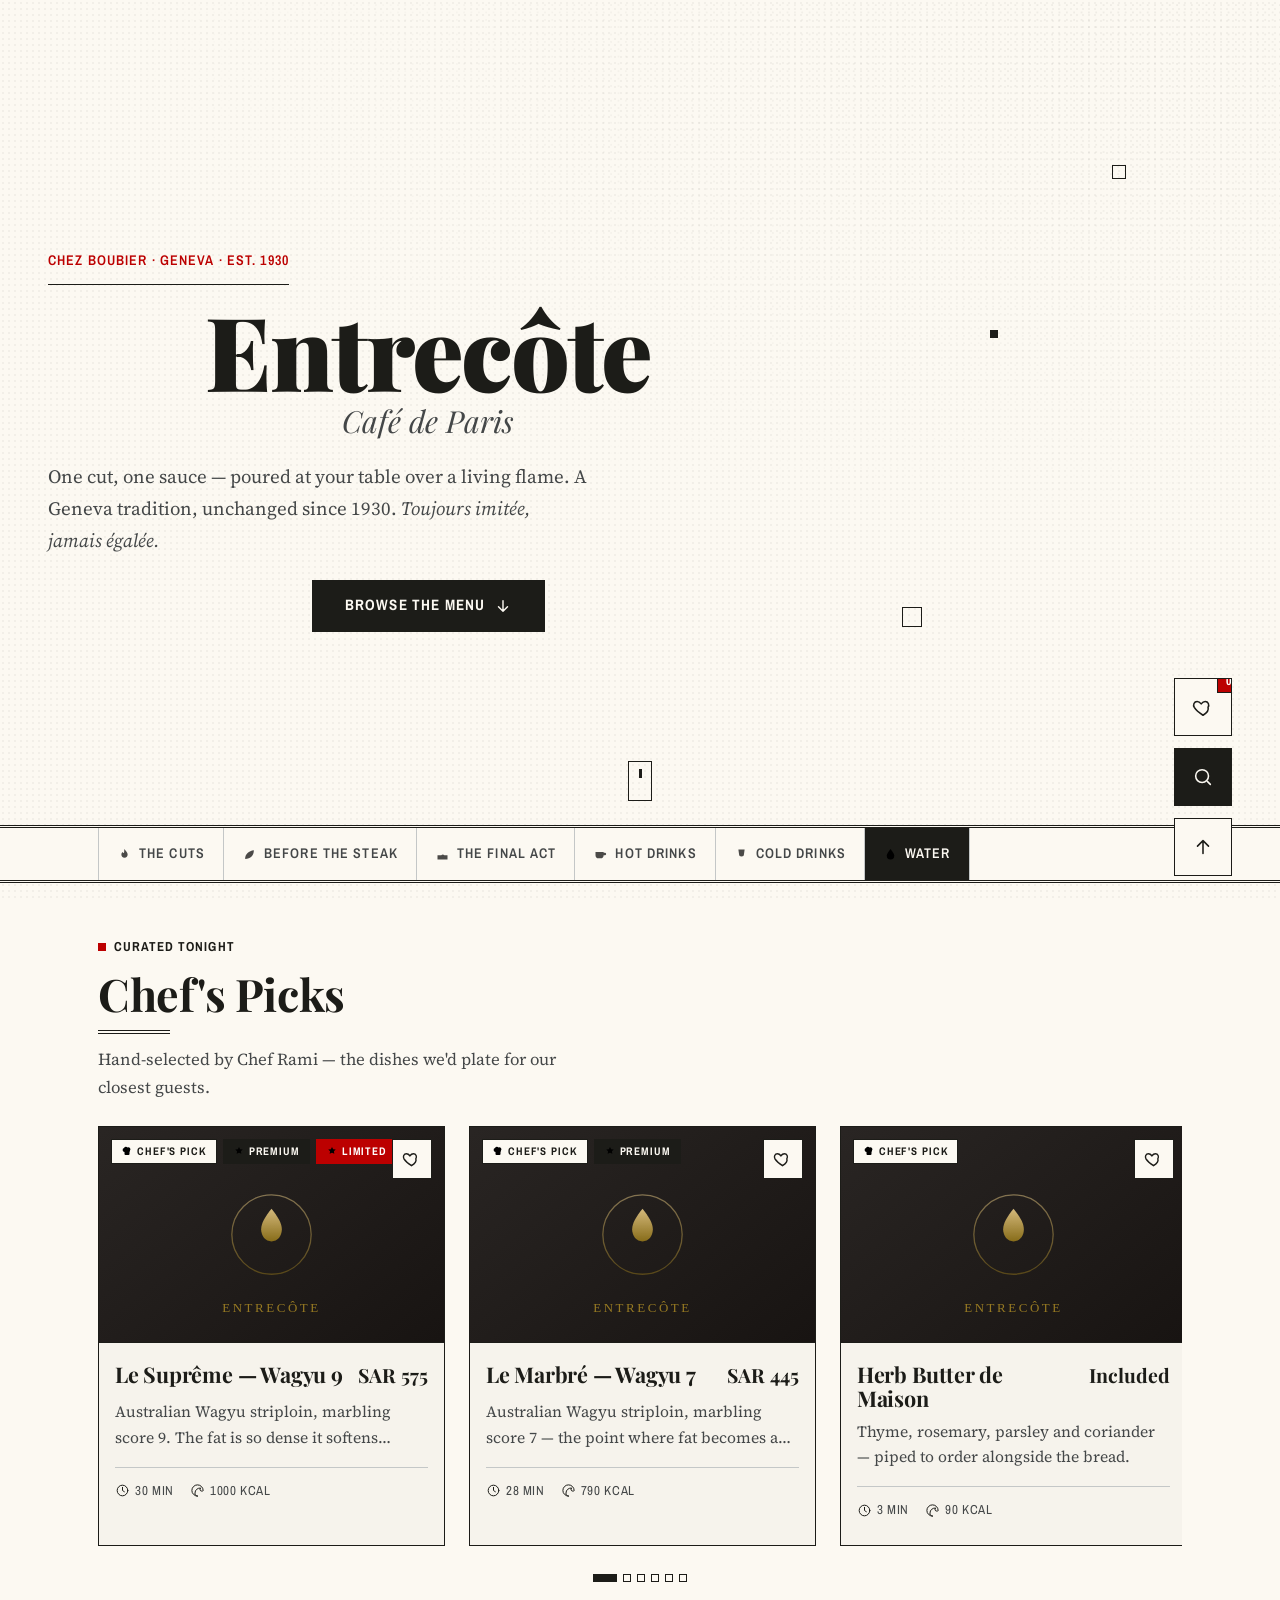
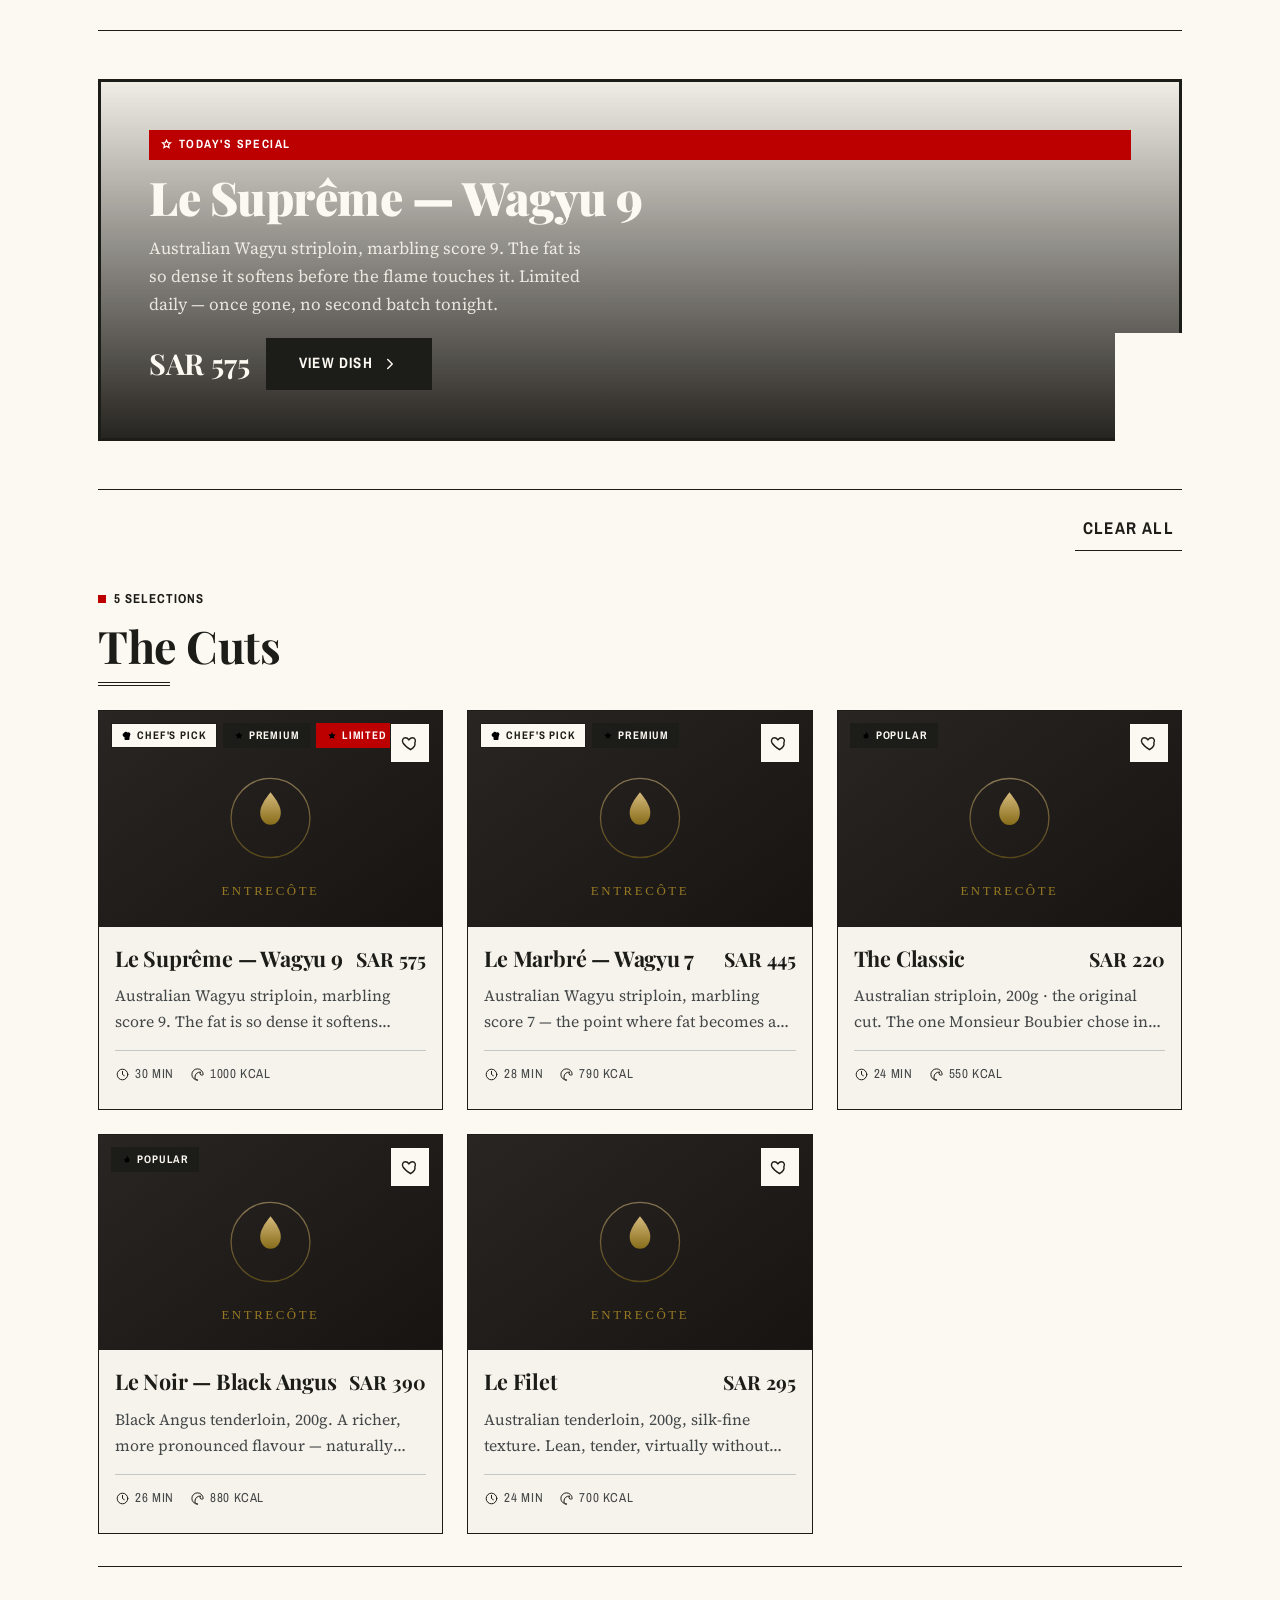
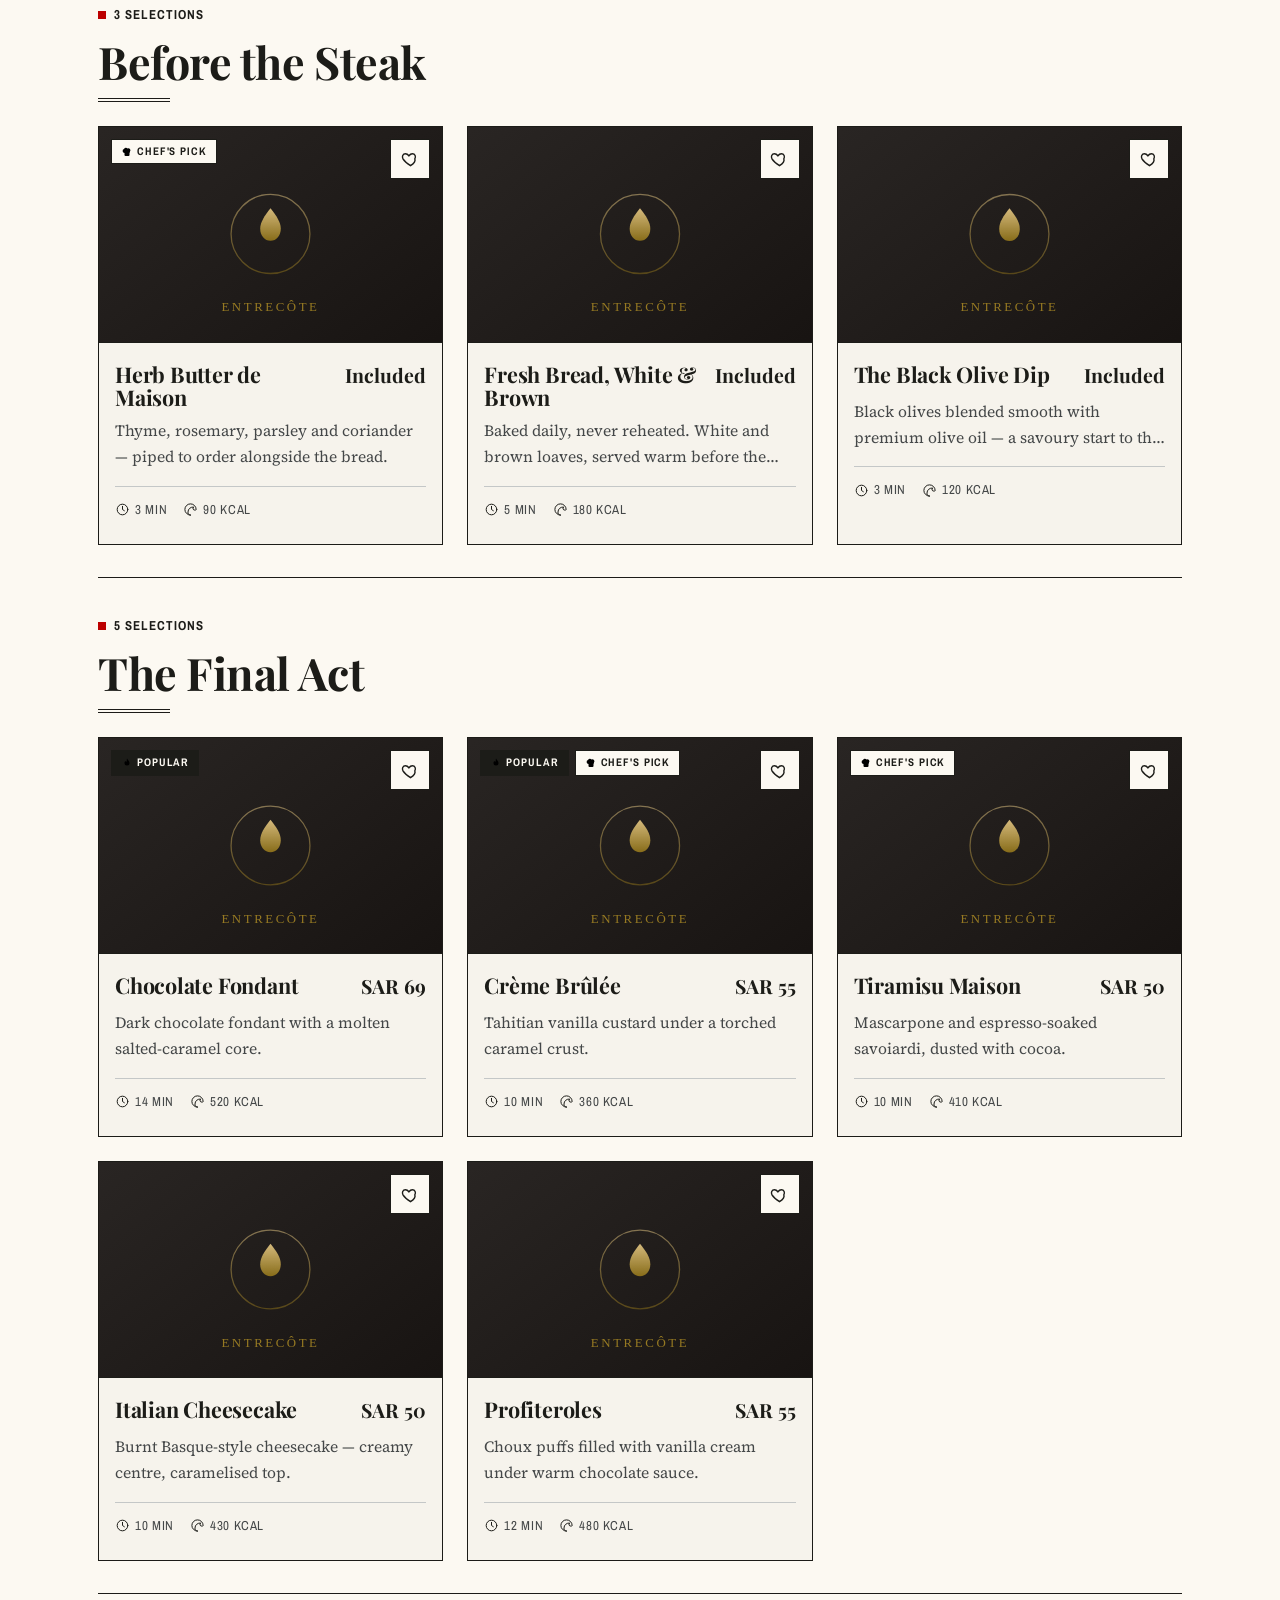
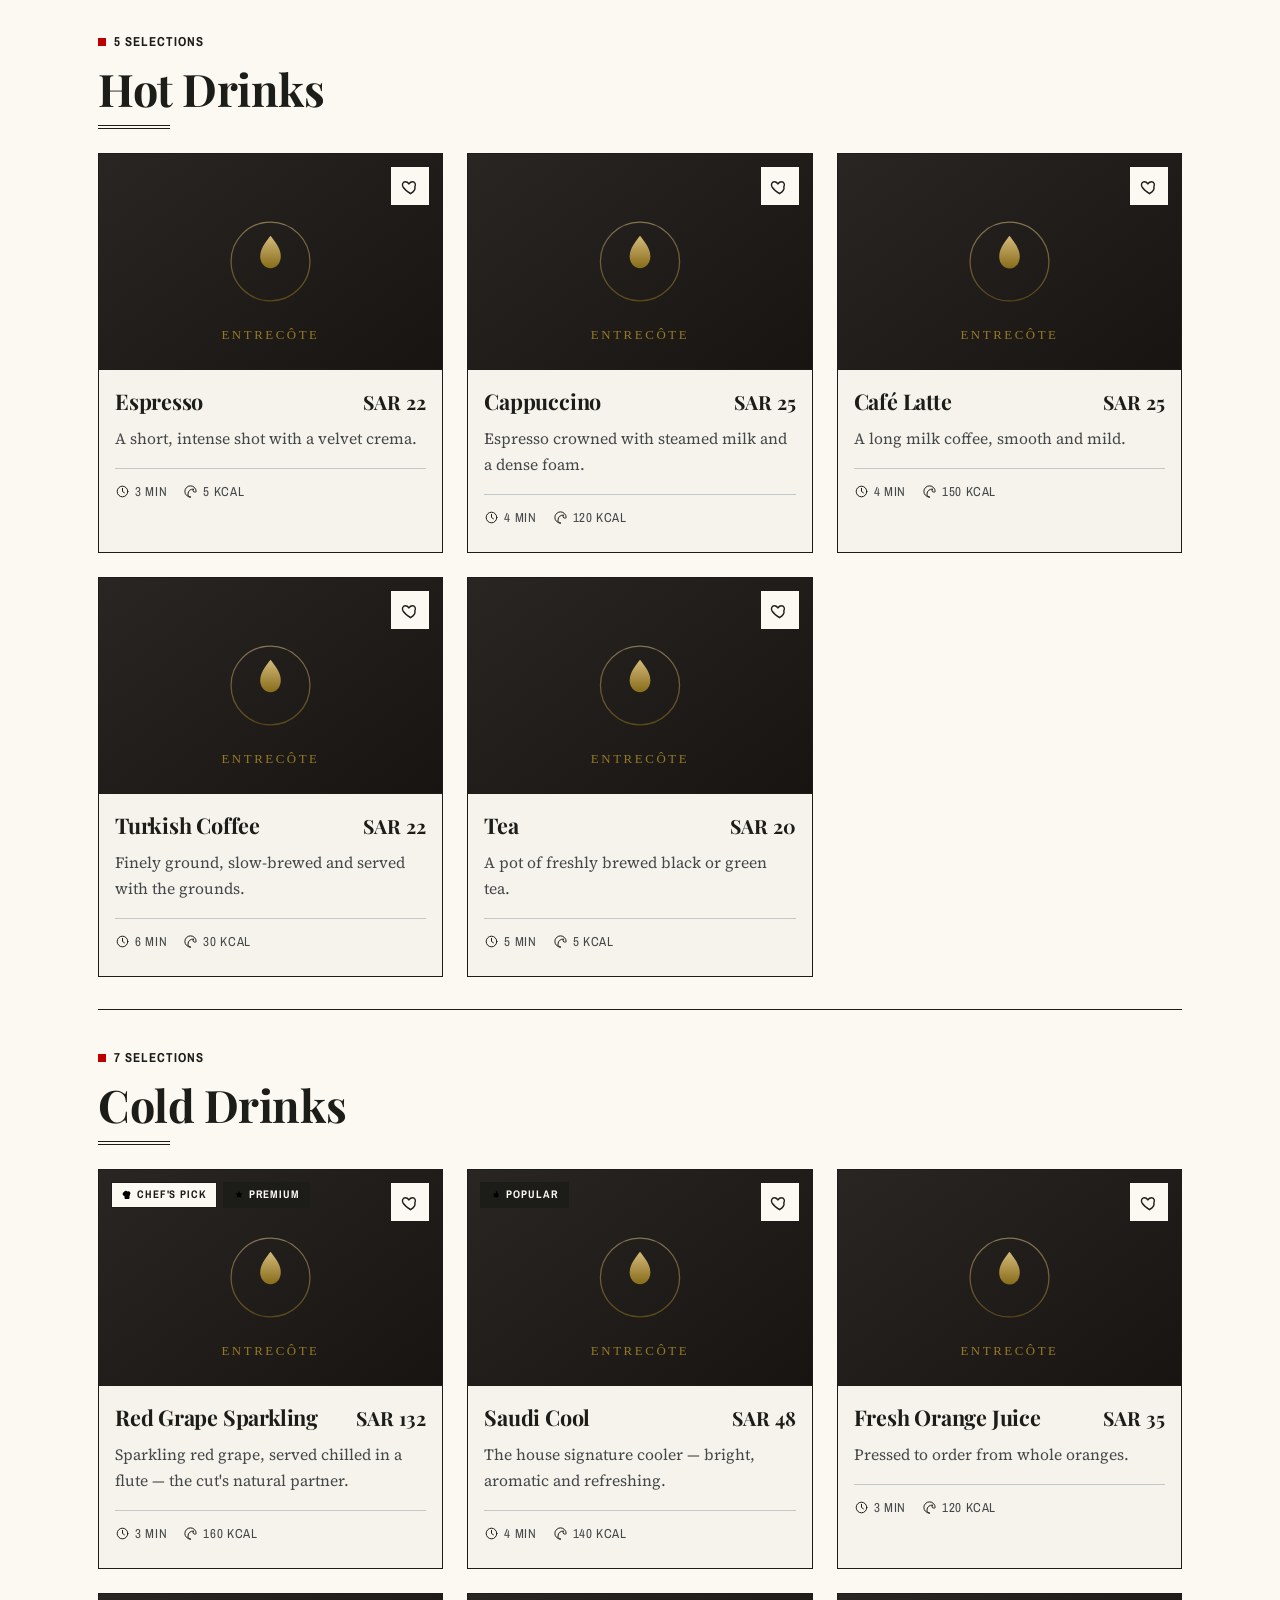
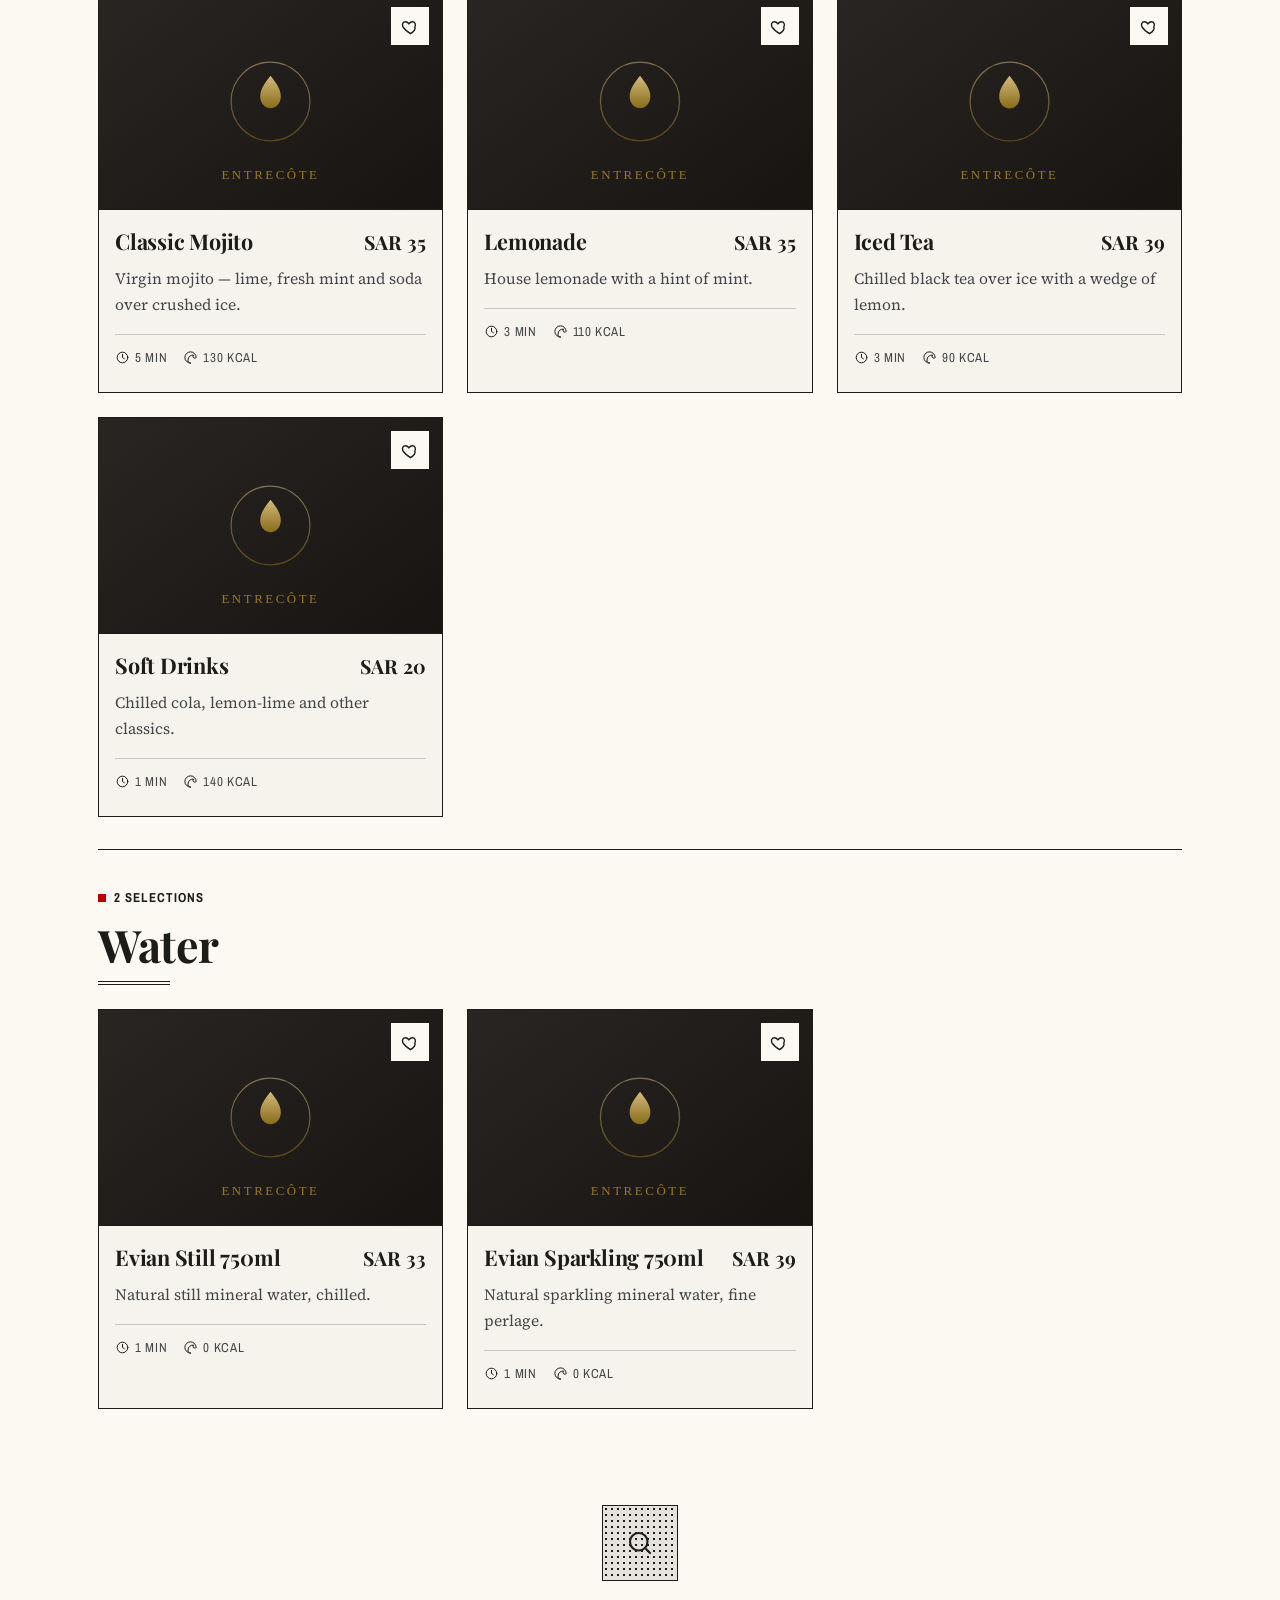
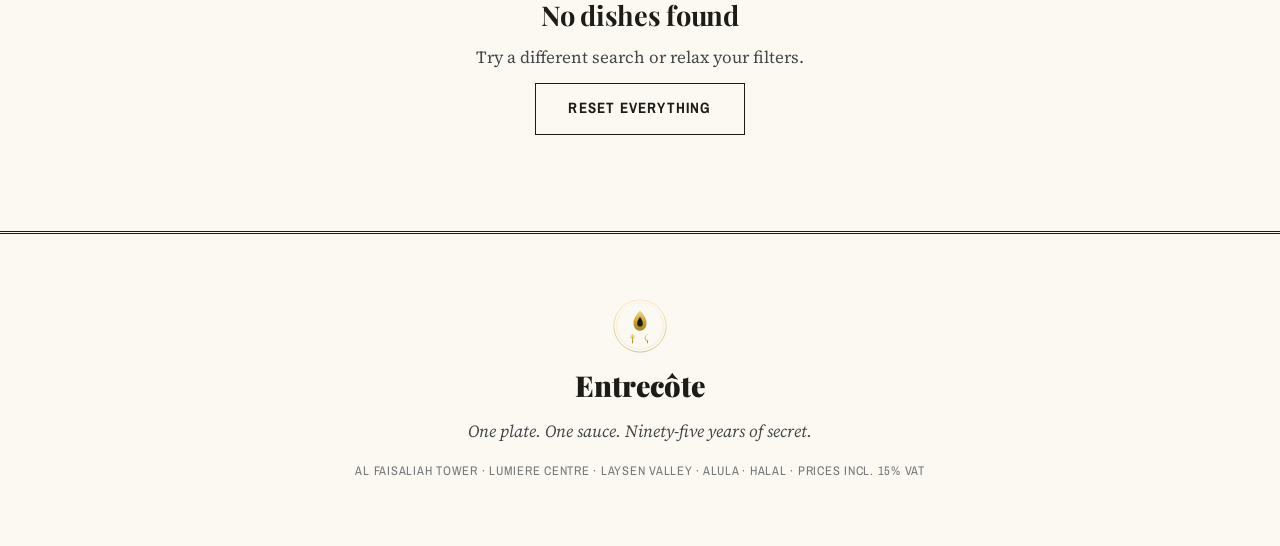
==== commit 30fab328: "edit the index" ====
--- a/index.html
+++ b/index.html
@@ -50,6 +50,7 @@
           Browse the Menu
           <svg viewBox="0 0 24 24" aria-hidden="true"><path d="M12 5v14M6 13l6 6 6-6"/></svg>
         </a>
+      </div>
 
       <div class="hero__scroll-cue" aria-hidden="true"><span></span></div>
     </section>
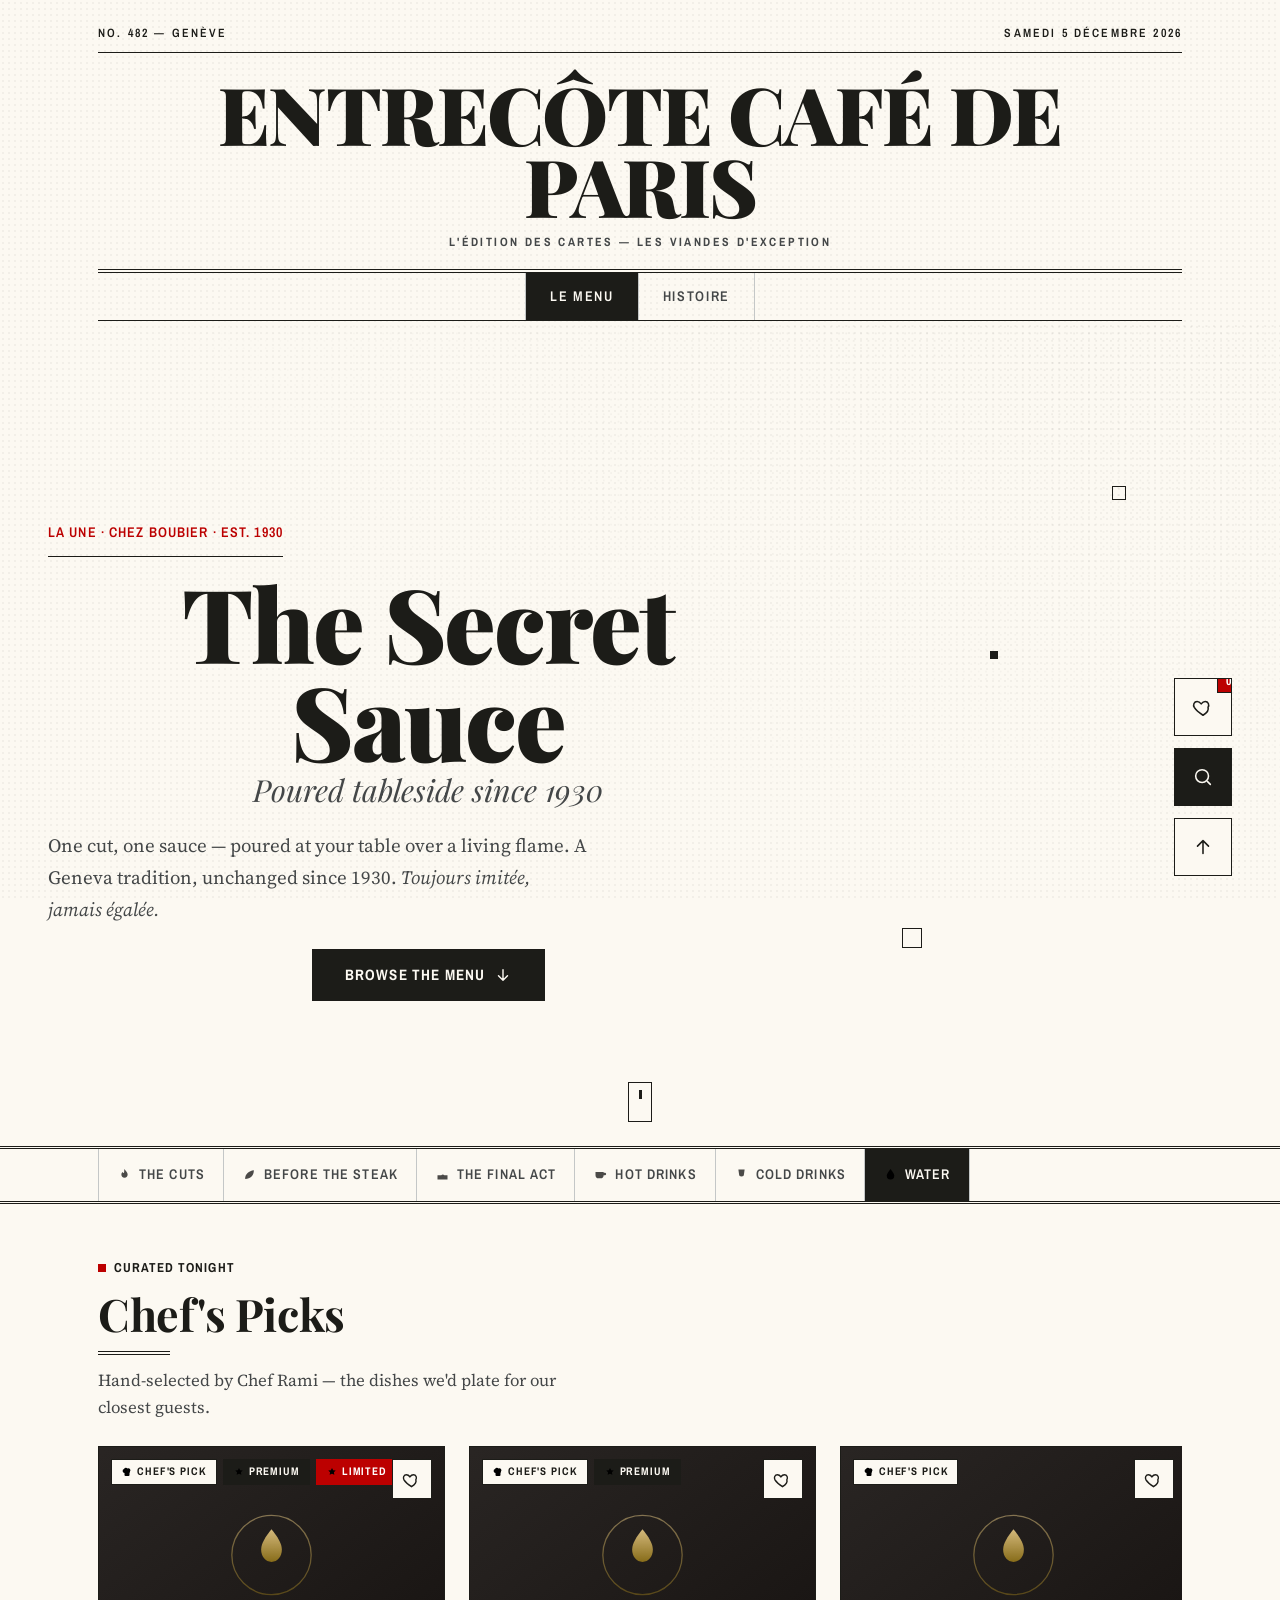
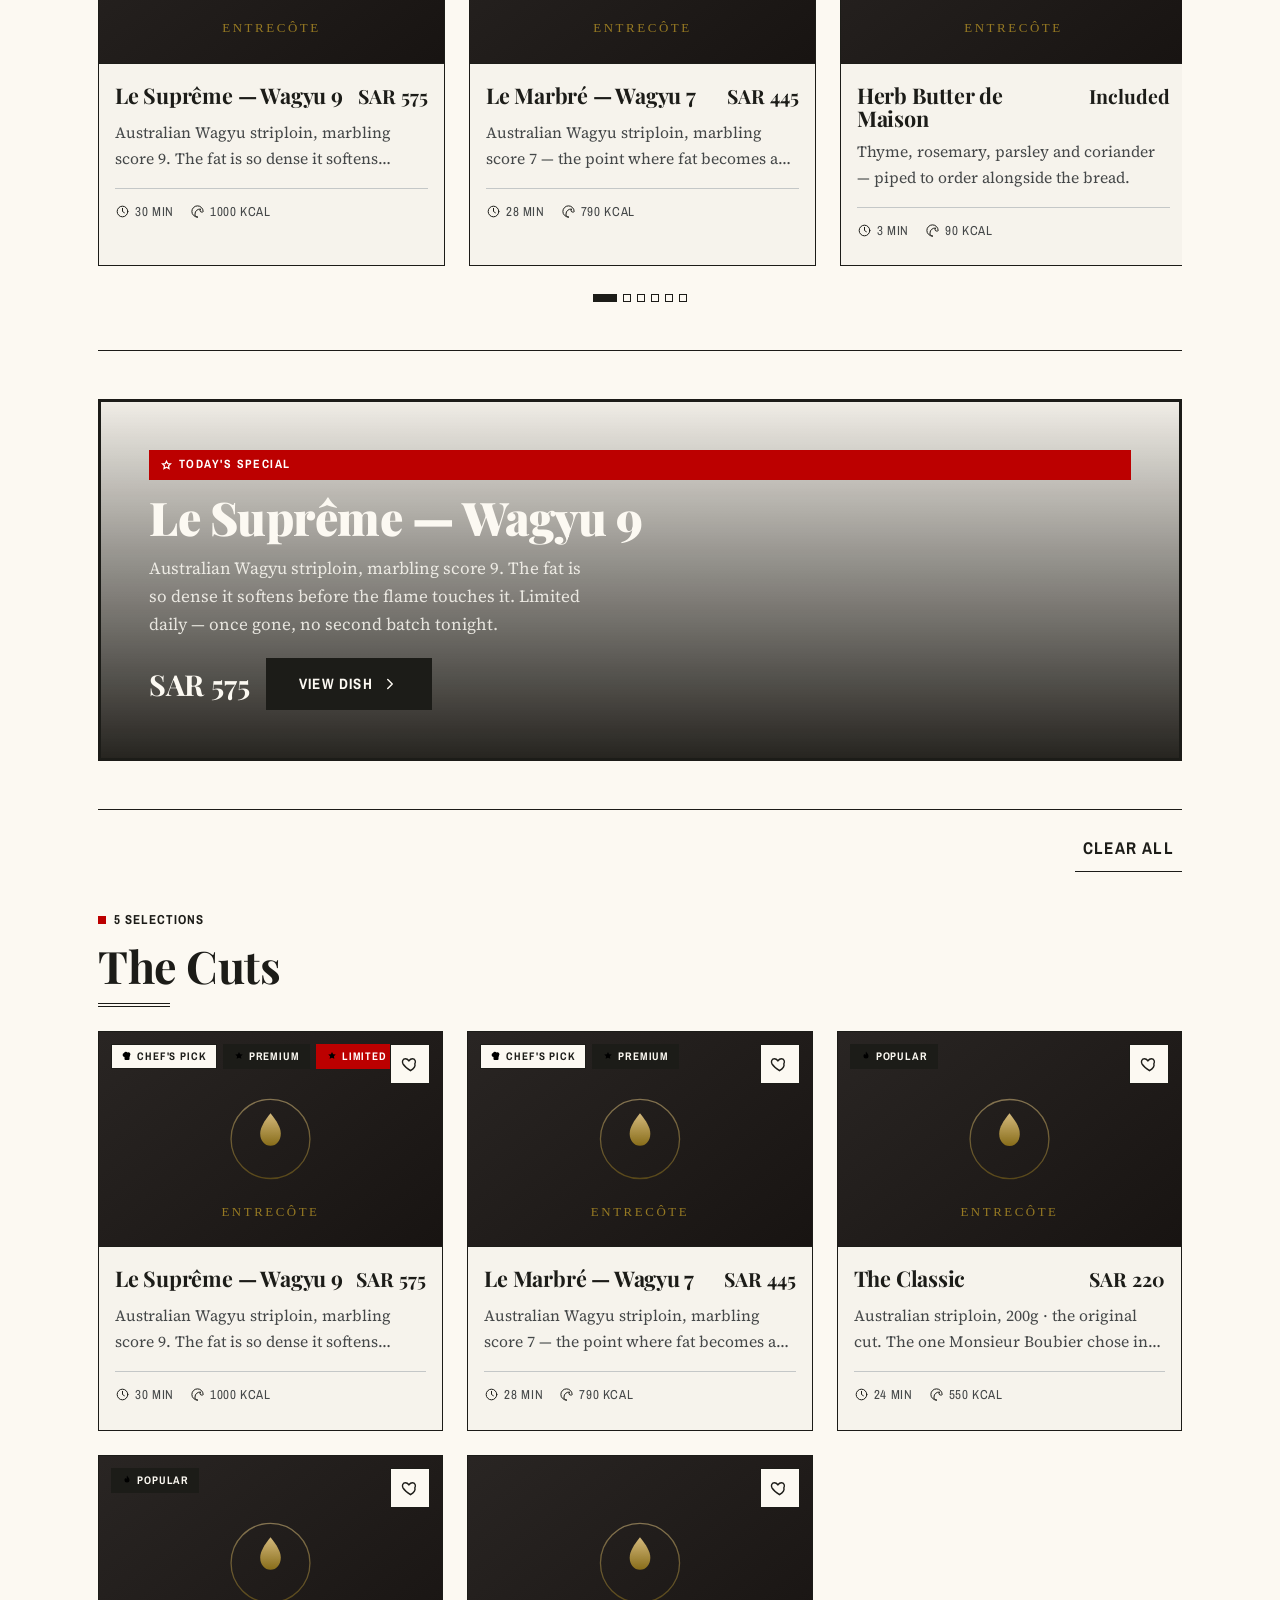
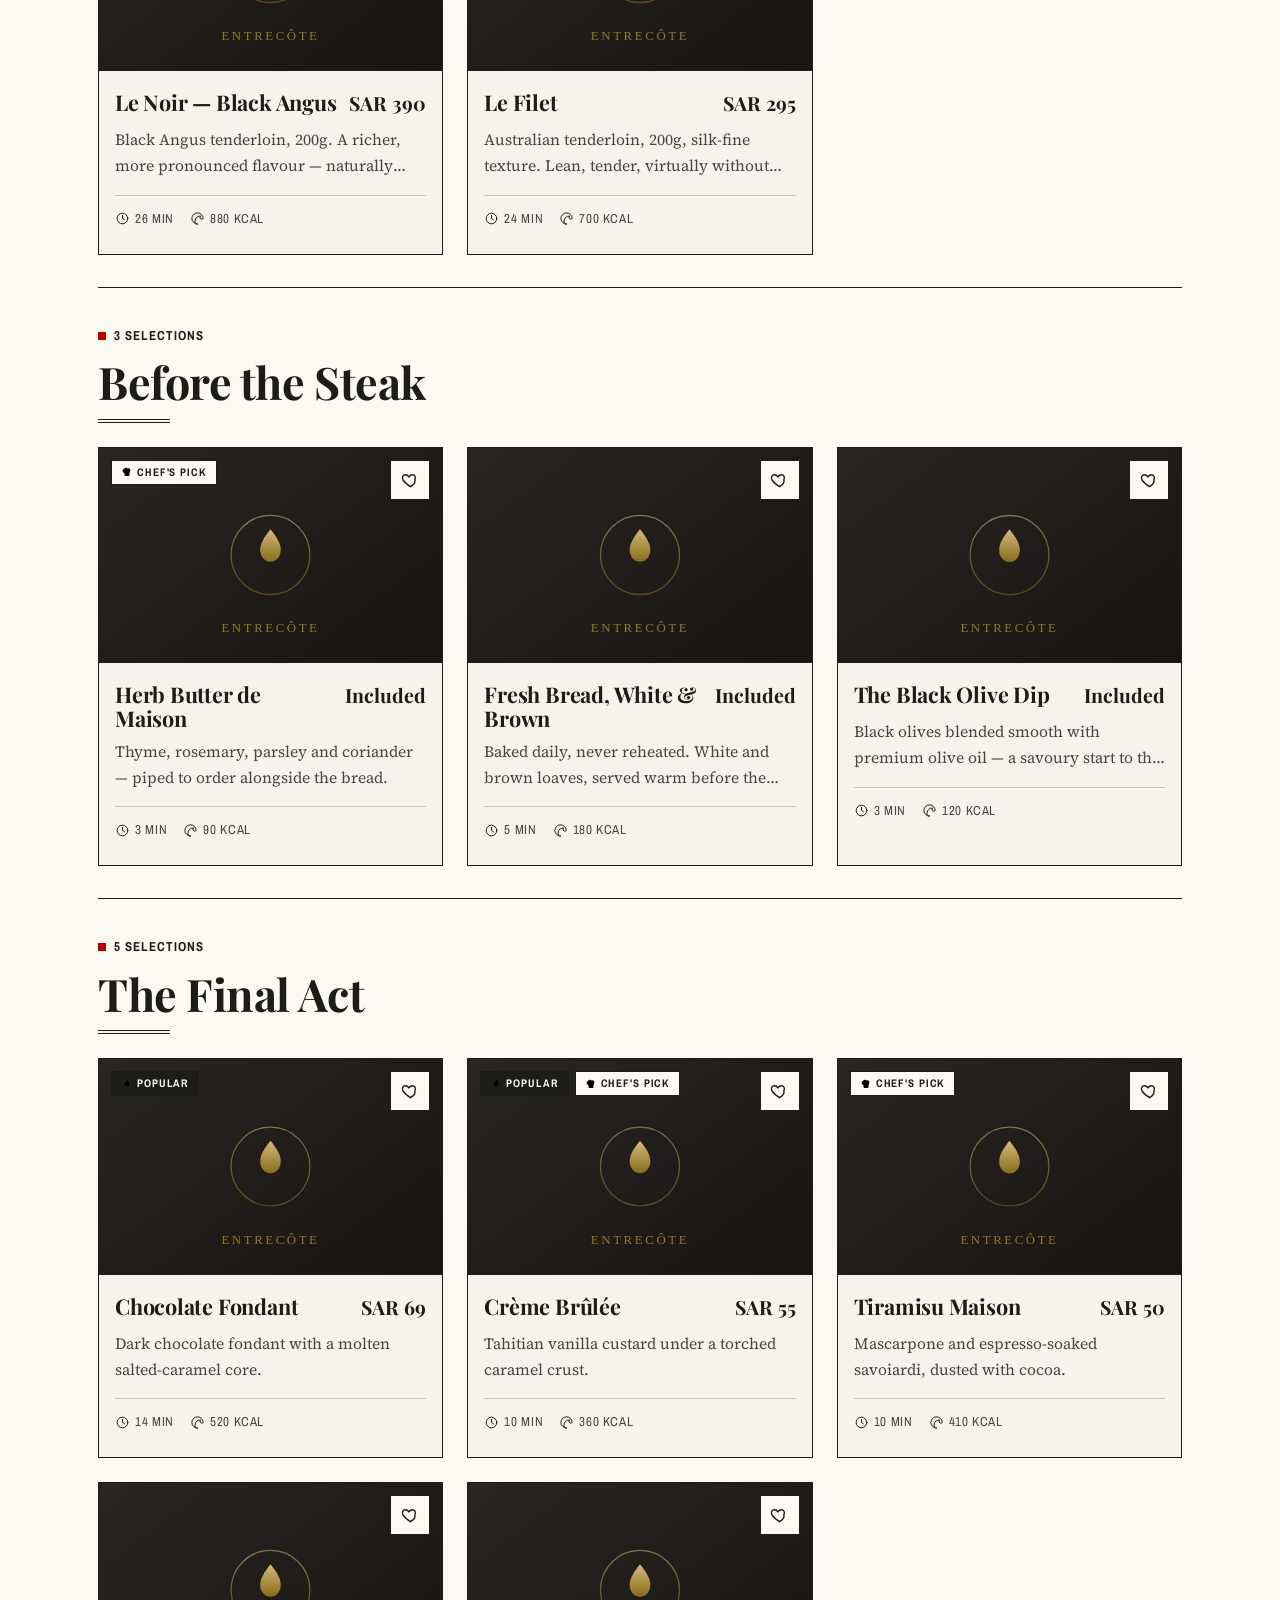
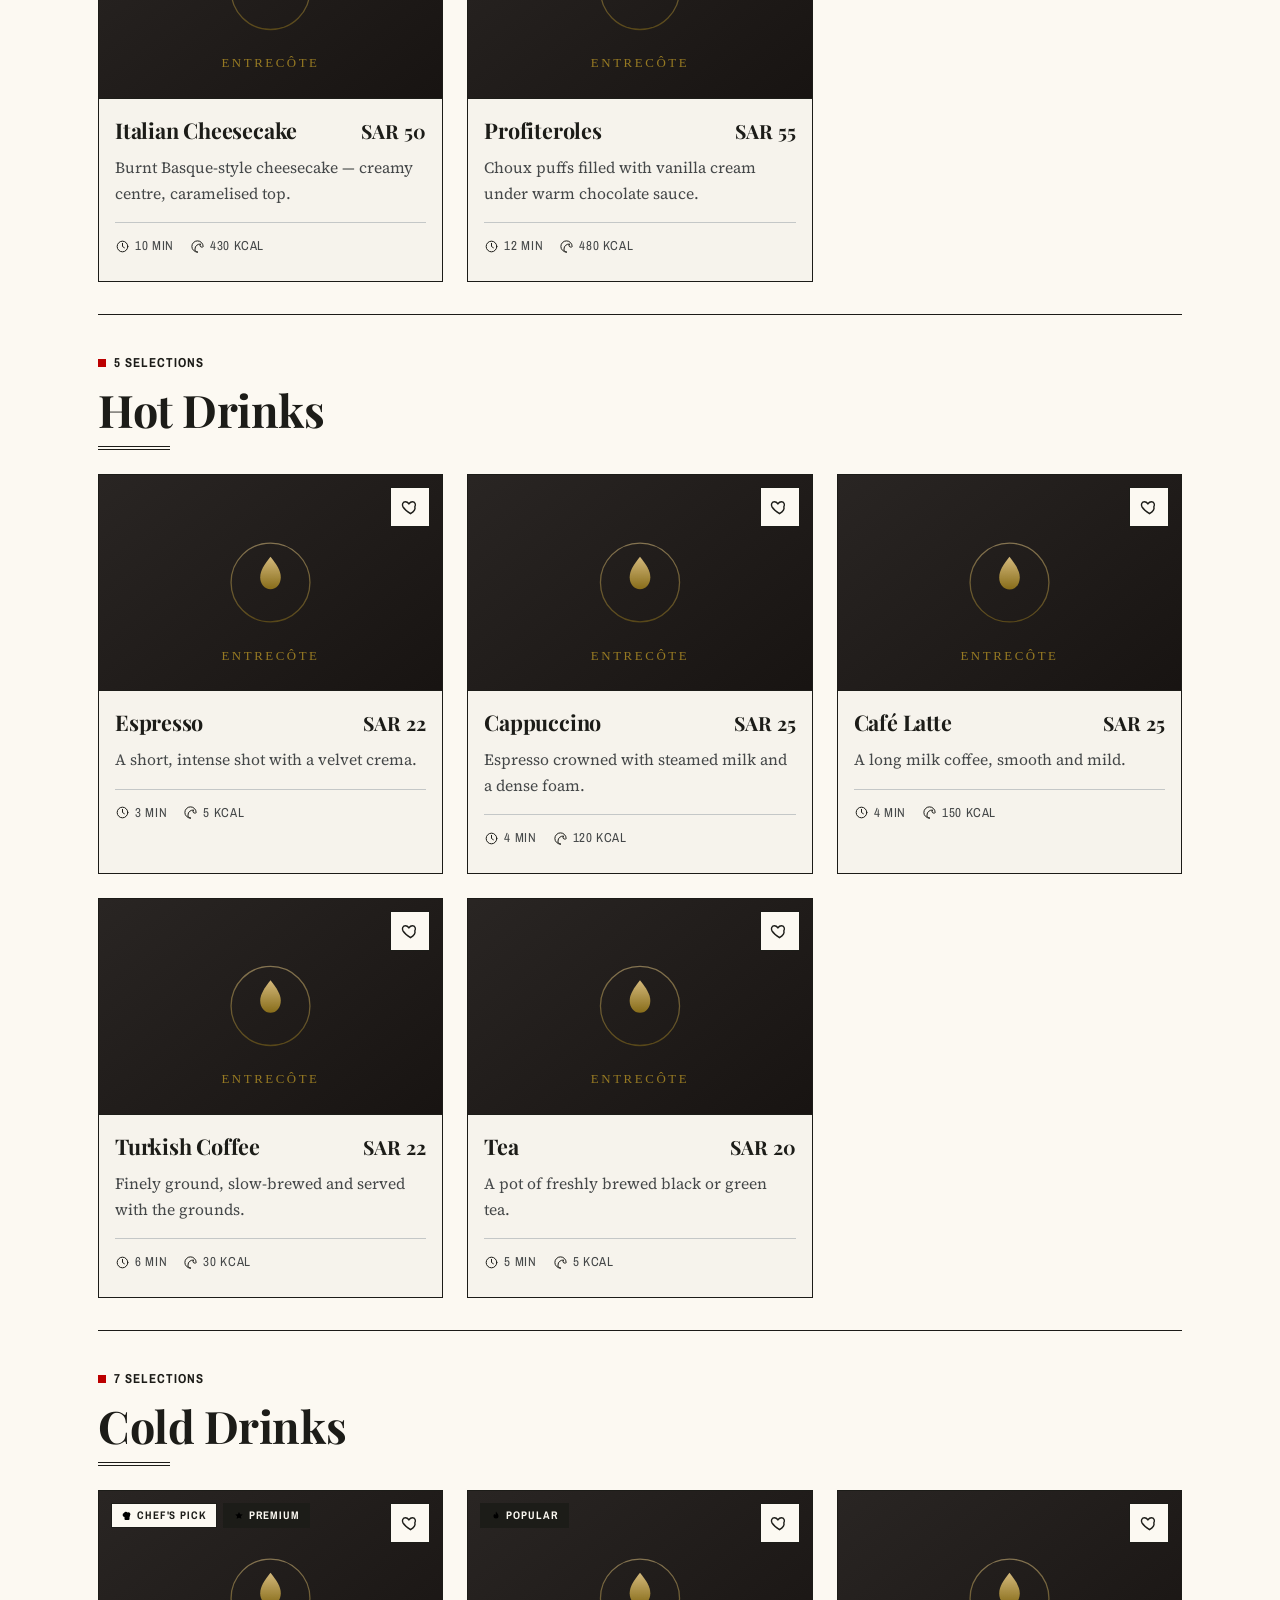
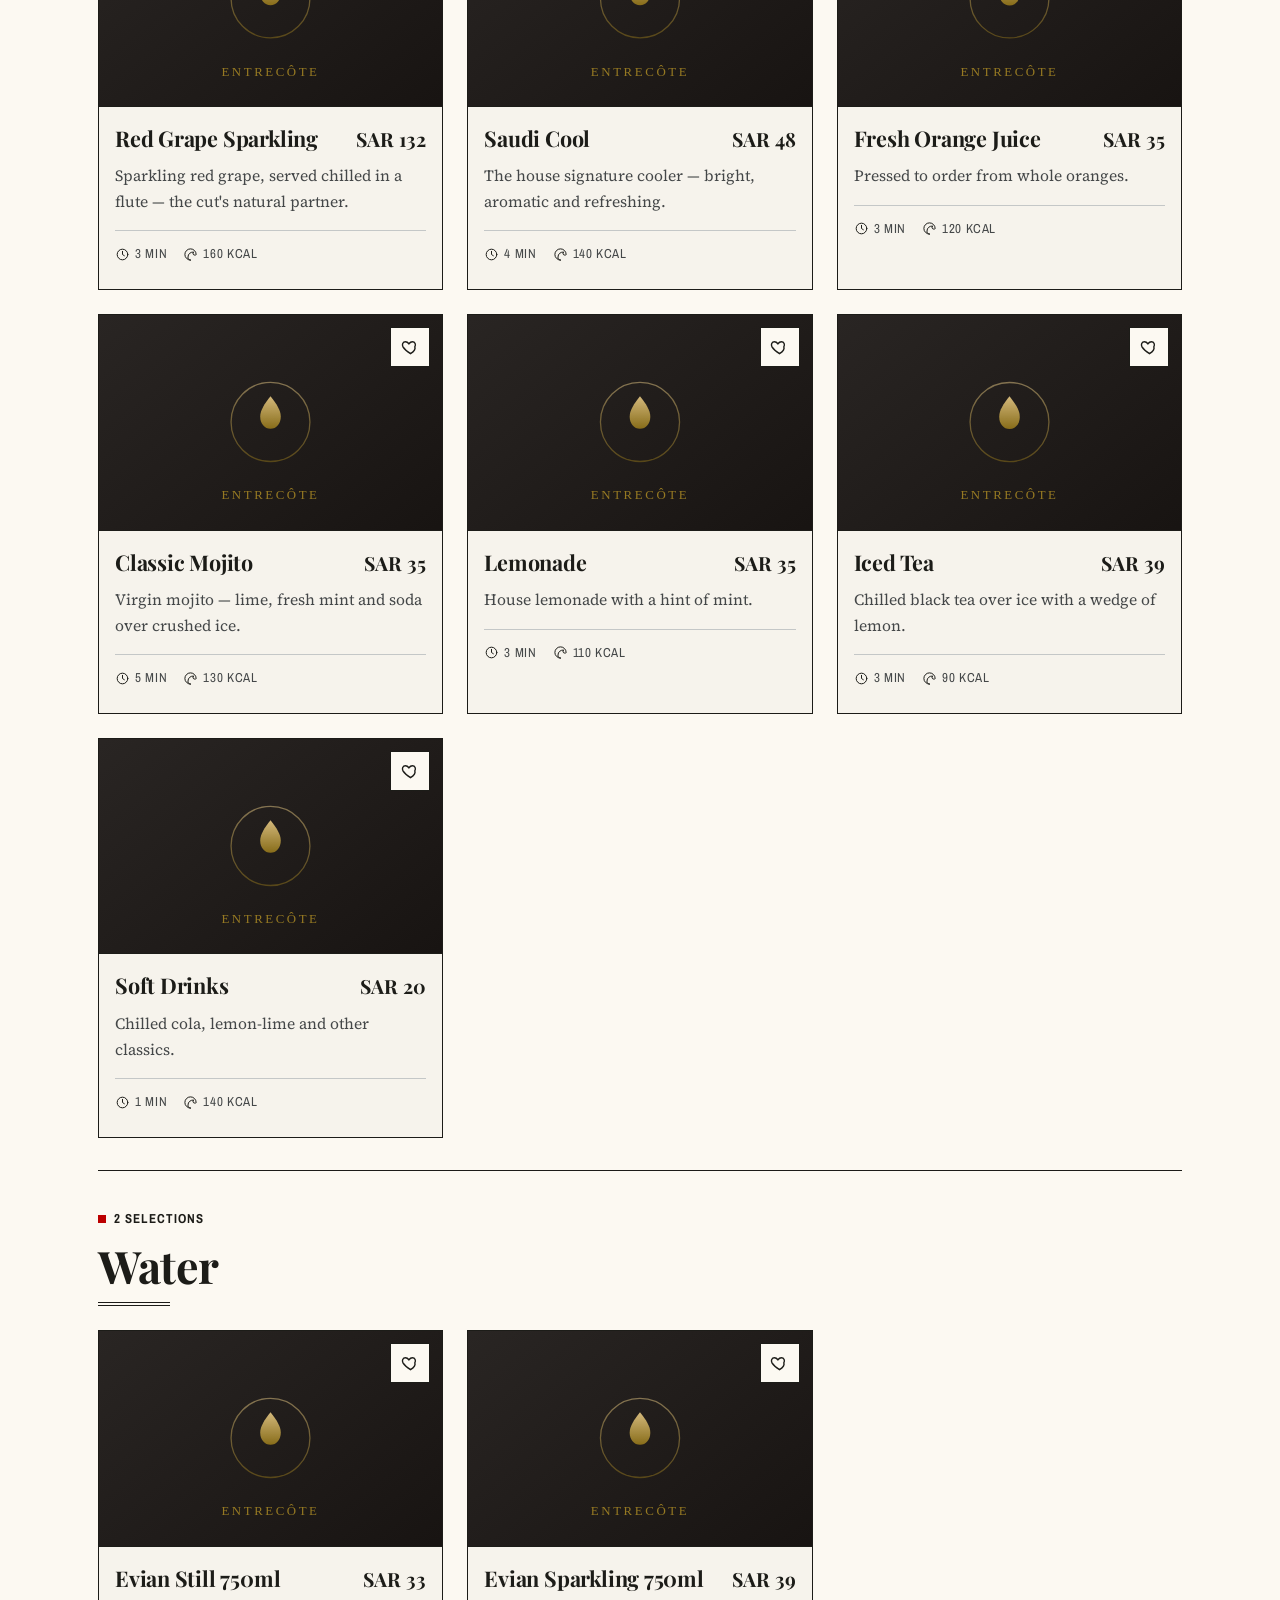
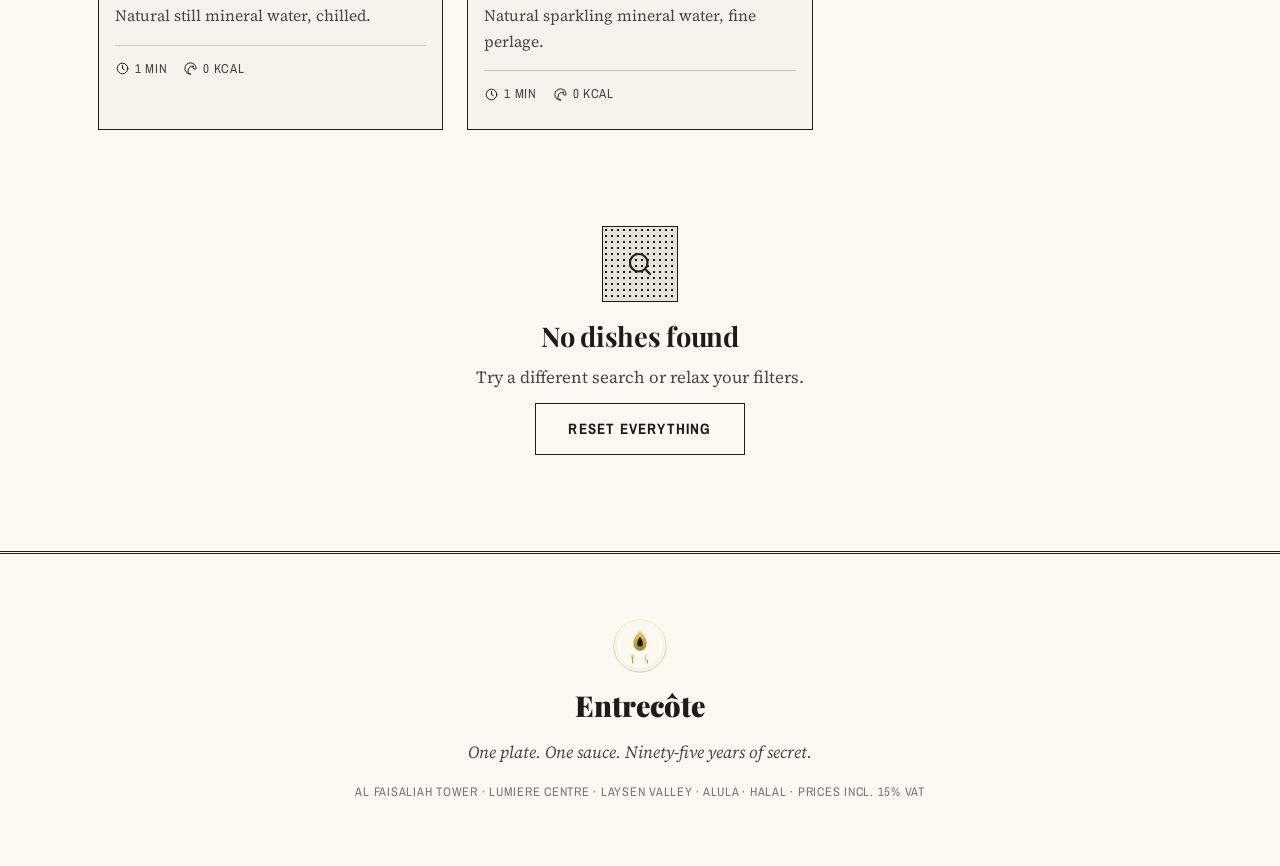
==== commit 9d99f1bd: "edit header" ====
--- a/index.html
+++ b/index.html
@@ -29,6 +29,22 @@
 
   
   <main id="top">
+    <!-- ============ MASTHEAD (nameplate) ============ -->
+    <header class="masthead" aria-label="Masthead">
+      <div class="masthead__folio">
+        <span>No. 482 — Genève</span>
+        <span id="folioDate">Lundi, 30 Juin 2026</span>
+      </div>
+      <div class="masthead__plate">
+        <p class="masthead__name">Entrecôte Café de Paris</p>
+        <p class="masthead__sub">L'Édition des Cartes — Les Viandes d'Exception</p>
+      </div>
+      <nav class="masthead__nav" aria-label="Sections">
+        <a class="masthead__link is-active" href="#menu" aria-current="page" data-scroll>Le Menu</a>
+        <a class="masthead__link" href="#hero">Histoire</a>
+      </nav>
+    </header>
+
     <!-- ============ HERO ============ -->
     <section class="hero" id="hero" aria-label="Welcome to Entrecôte">
       <div class="hero__bg" id="heroBg" aria-hidden="true"></div>
@@ -38,10 +54,10 @@
       <span class="float-deco float-deco--3" aria-hidden="true"></span>
 
       <div class="hero__content" id="heroContent">
-        <p class="hero__eyebrow reveal">Chez Boubier · Geneva · Est. 1930</p>
+        <p class="hero__eyebrow reveal">La Une · Chez Boubier · Est. 1930</p>
         <h1 class="hero__title" style="text-align:center">
-          <span class="reveal" style="--d:.05s">Entrecôte</span>
-          <span class="hero__title-sub reveal" style="--d:.15s">Café de Paris</span>
+          <span class="reveal" style="--d:.05s">The Secret Sauce</span>
+          <span class="hero__title-sub reveal" style="--d:.15s">Poured tableside since 1930</span>
         </h1>
         <p class="hero__lead reveal" style="--d:.25s">
           One cut, one sauce — poured at your table over a living flame. A Geneva tradition, unchanged since 1930. <em>Toujours imitée, jamais égalée.</em>
@@ -193,6 +209,19 @@
   <!-- ============ TOAST ============ -->
   <div class="toast" id="toast" role="status" aria-live="polite" hidden></div>
 
+  <script>
+    /* Masthead folio date — French long form, falls back to the static markup */
+    (function () {
+      var el = document.getElementById('folioDate');
+      if (!el) return;
+      try {
+        var d = new Intl.DateTimeFormat('fr-FR', {
+          weekday: 'long', day: 'numeric', month: 'long', year: 'numeric'
+        }).format(new Date());
+        el.textContent = d.charAt(0).toUpperCase() + d.slice(1);
+      } catch (e) { /* keep static fallback */ }
+    })();
+  </script>
   <script src="script.js" defer></script>
 </body>
 </html>
--- a/style.css
+++ b/style.css
@@ -195,6 +195,59 @@
 .icon-btn svg { color: inherit; }
 
 .scroll-progress { position: absolute; bottom: -1px; left: 0; height: 2px; width: 0%; background: var(--red); transition: width 80ms linear; z-index: 1; }
+
+/* ---------- 4b. MASTHEAD (front-page nameplate) ---------- */
+.masthead {
+  max-width: var(--maxw); margin-inline: auto;
+  padding: calc(var(--s-5) + var(--safe-t)) var(--edge) 0;
+}
+
+/* Folio line — edition number / city / date */
+.masthead__folio {
+  display: flex; align-items: flex-end; justify-content: space-between; gap: var(--s-4);
+  padding-bottom: var(--s-2);
+  border-bottom: 1px solid var(--ink);
+  font-family: 'Archivo Narrow', 'Arial Narrow', sans-serif;
+  text-transform: uppercase; letter-spacing: .18em; font-weight: 600;
+  font-size: 12px; color: var(--ink);
+}
+.masthead__folio span { white-space: nowrap; }
+
+/* Nameplate — the publication's name, set big and centred */
+.masthead__plate {
+  text-align: center;
+  padding: var(--s-5) 0 var(--s-4);
+  border-bottom: 4px double var(--ink);
+}
+.masthead__name {
+  font-family: 'Playfair Display', Georgia, serif; font-weight: 900;
+  text-transform: uppercase; letter-spacing: -.02em; line-height: .9;
+  font-size: clamp(2rem, 8.2vw, 5rem); color: var(--ink);
+}
+.masthead__sub {
+  margin-top: var(--s-3);
+  font-family: 'Archivo Narrow', 'Arial Narrow', sans-serif;
+  text-transform: uppercase; letter-spacing: .2em; font-weight: 700;
+  font-size: 12px; color: var(--ink-2);
+}
+
+/* Section index — flush row of ruled links */
+.masthead__nav { display: flex; justify-content: center; border-bottom: 1px solid var(--ink); }
+.masthead__link {
+  font-family: 'Archivo Narrow', 'Arial Narrow', sans-serif;
+  text-transform: uppercase; letter-spacing: .12em; font-weight: 600; font-size: 14px;
+  color: var(--ink-2); padding: var(--s-3) var(--s-5);
+  border-right: 1px solid var(--line-soft);
+  transition: color var(--t-fast), background var(--t-fast);
+}
+.masthead__link:first-child { border-left: 1px solid var(--line-soft); }
+.masthead__link:hover { color: var(--ink); }
+.masthead__link.is-active { color: var(--paper); background: var(--ink); }
+
+@media (max-width: 560px) {
+  .masthead__folio { letter-spacing: .1em; font-size: 10.5px; gap: var(--s-2); }
+  .masthead__link { padding: var(--s-2) var(--s-3); font-size: 12.5px; letter-spacing: .08em; }
+}
 
 /* ---------- 5. HERO (the masthead front page) ---------- */
 .hero {
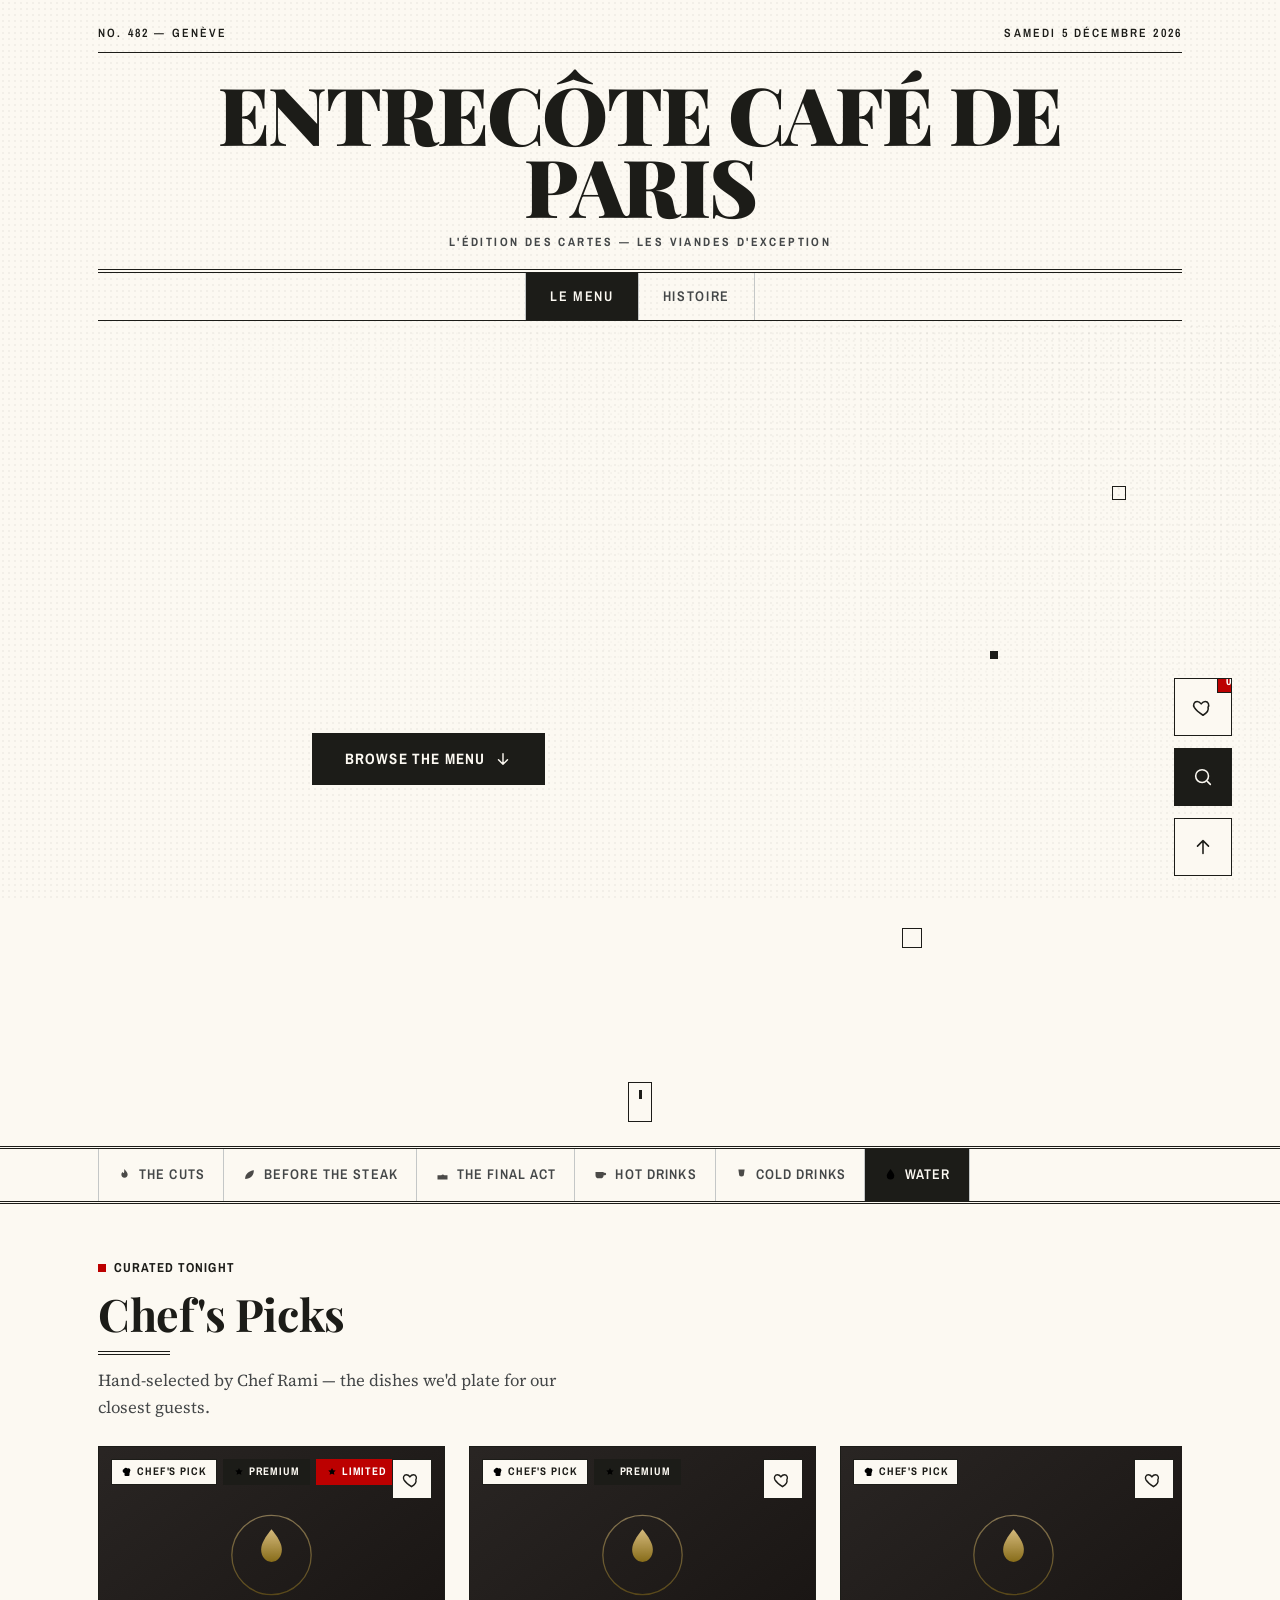
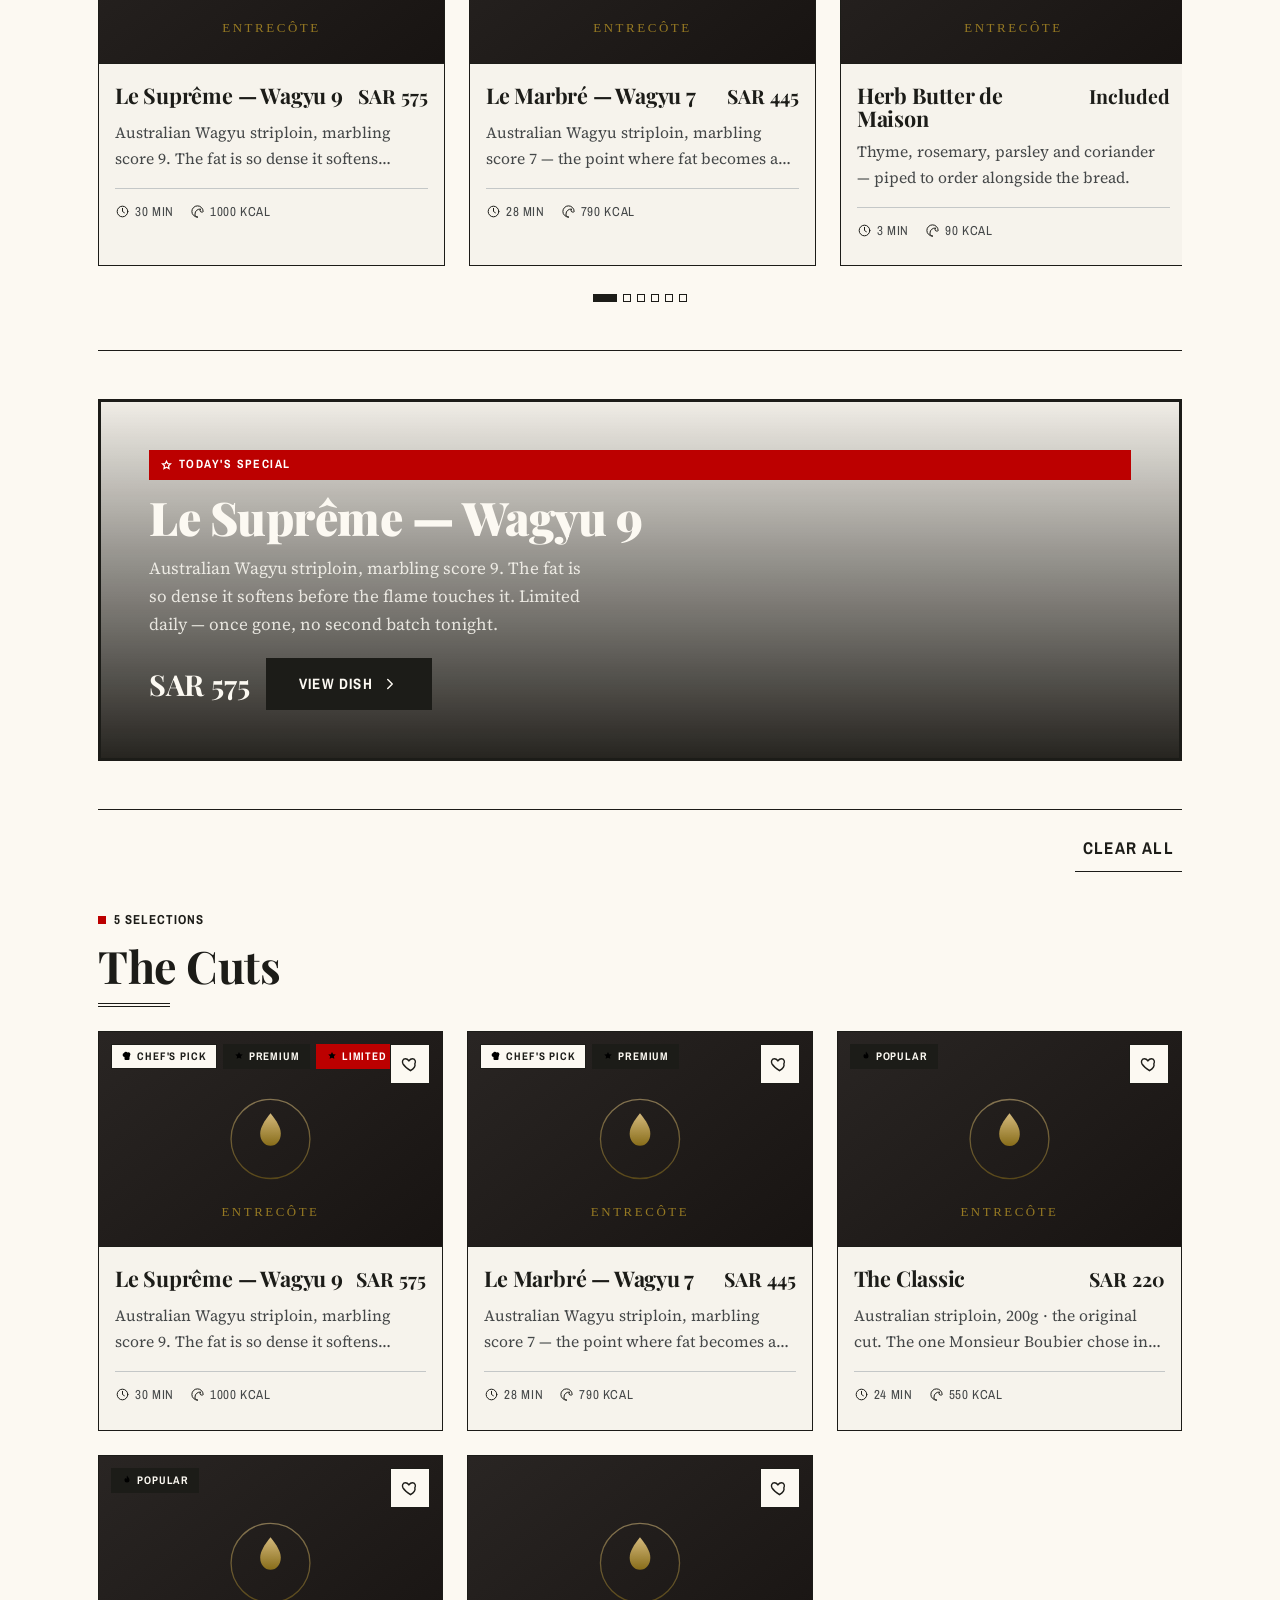
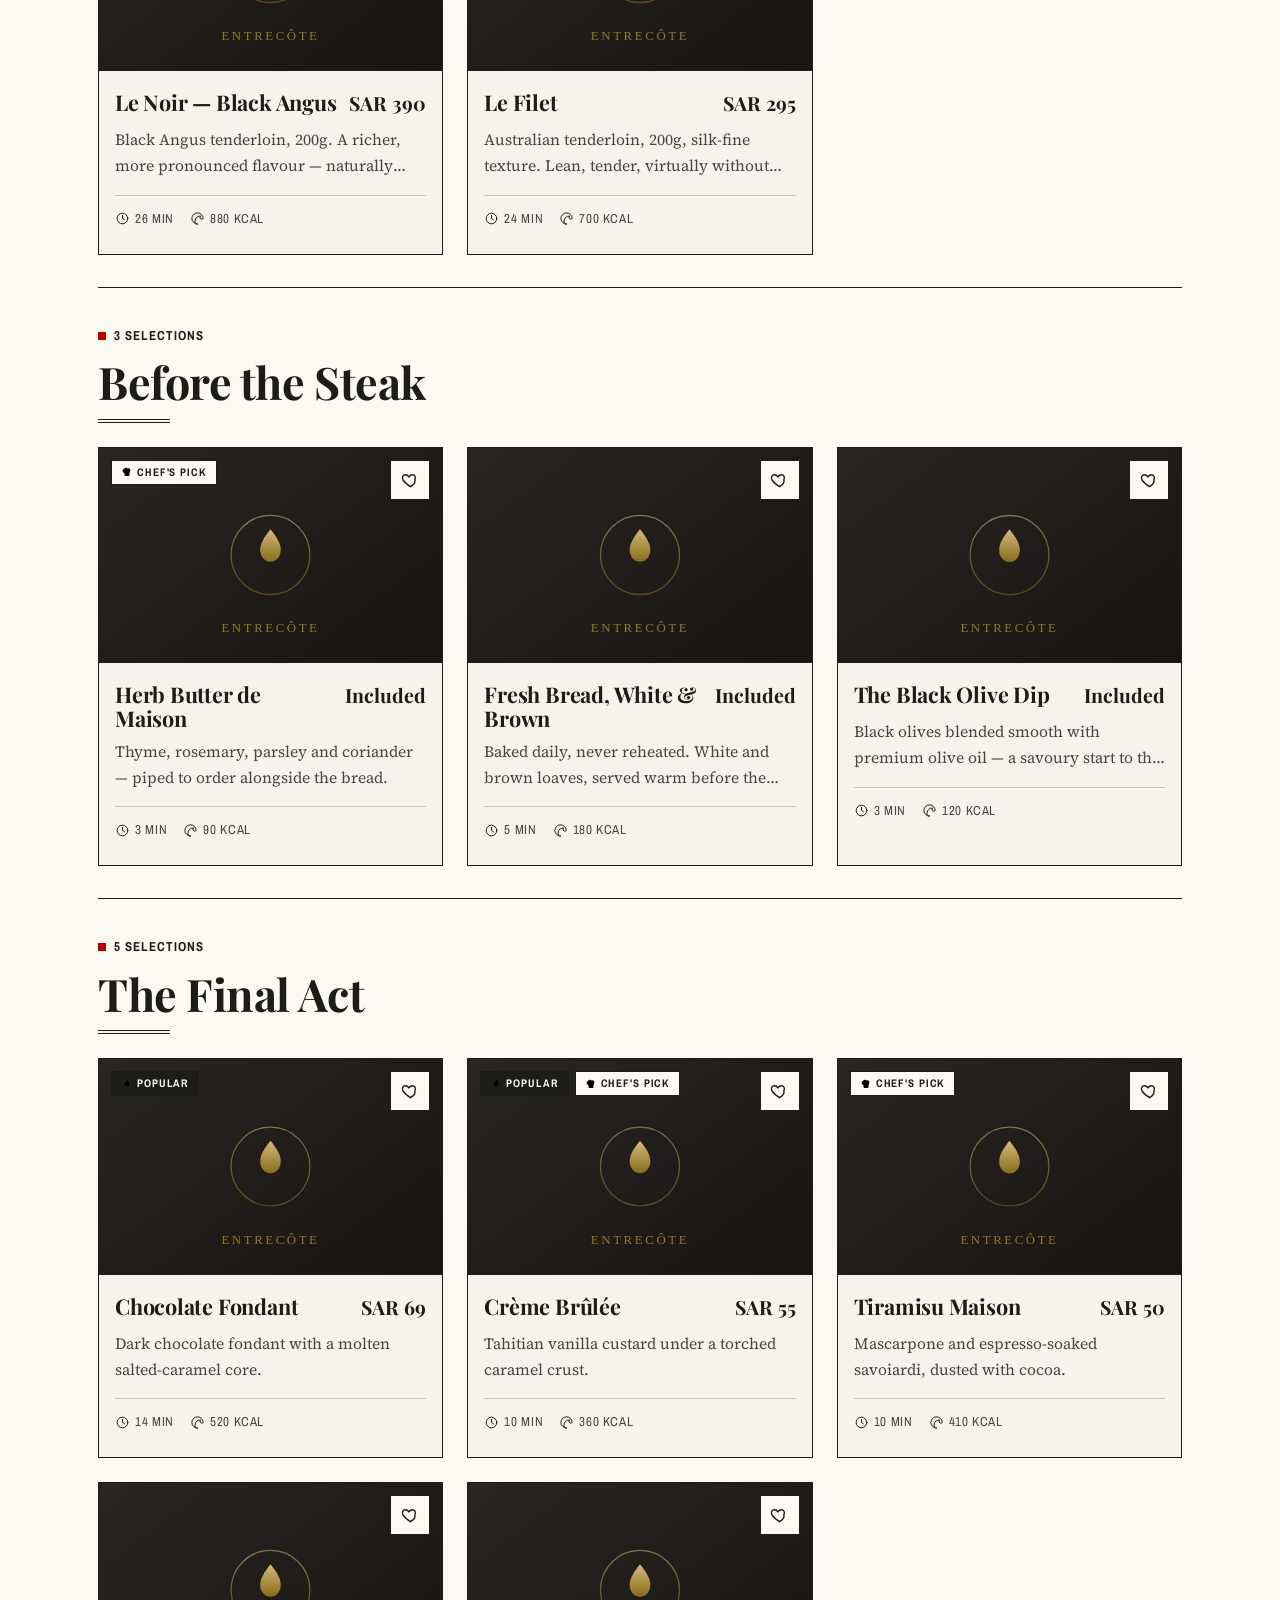
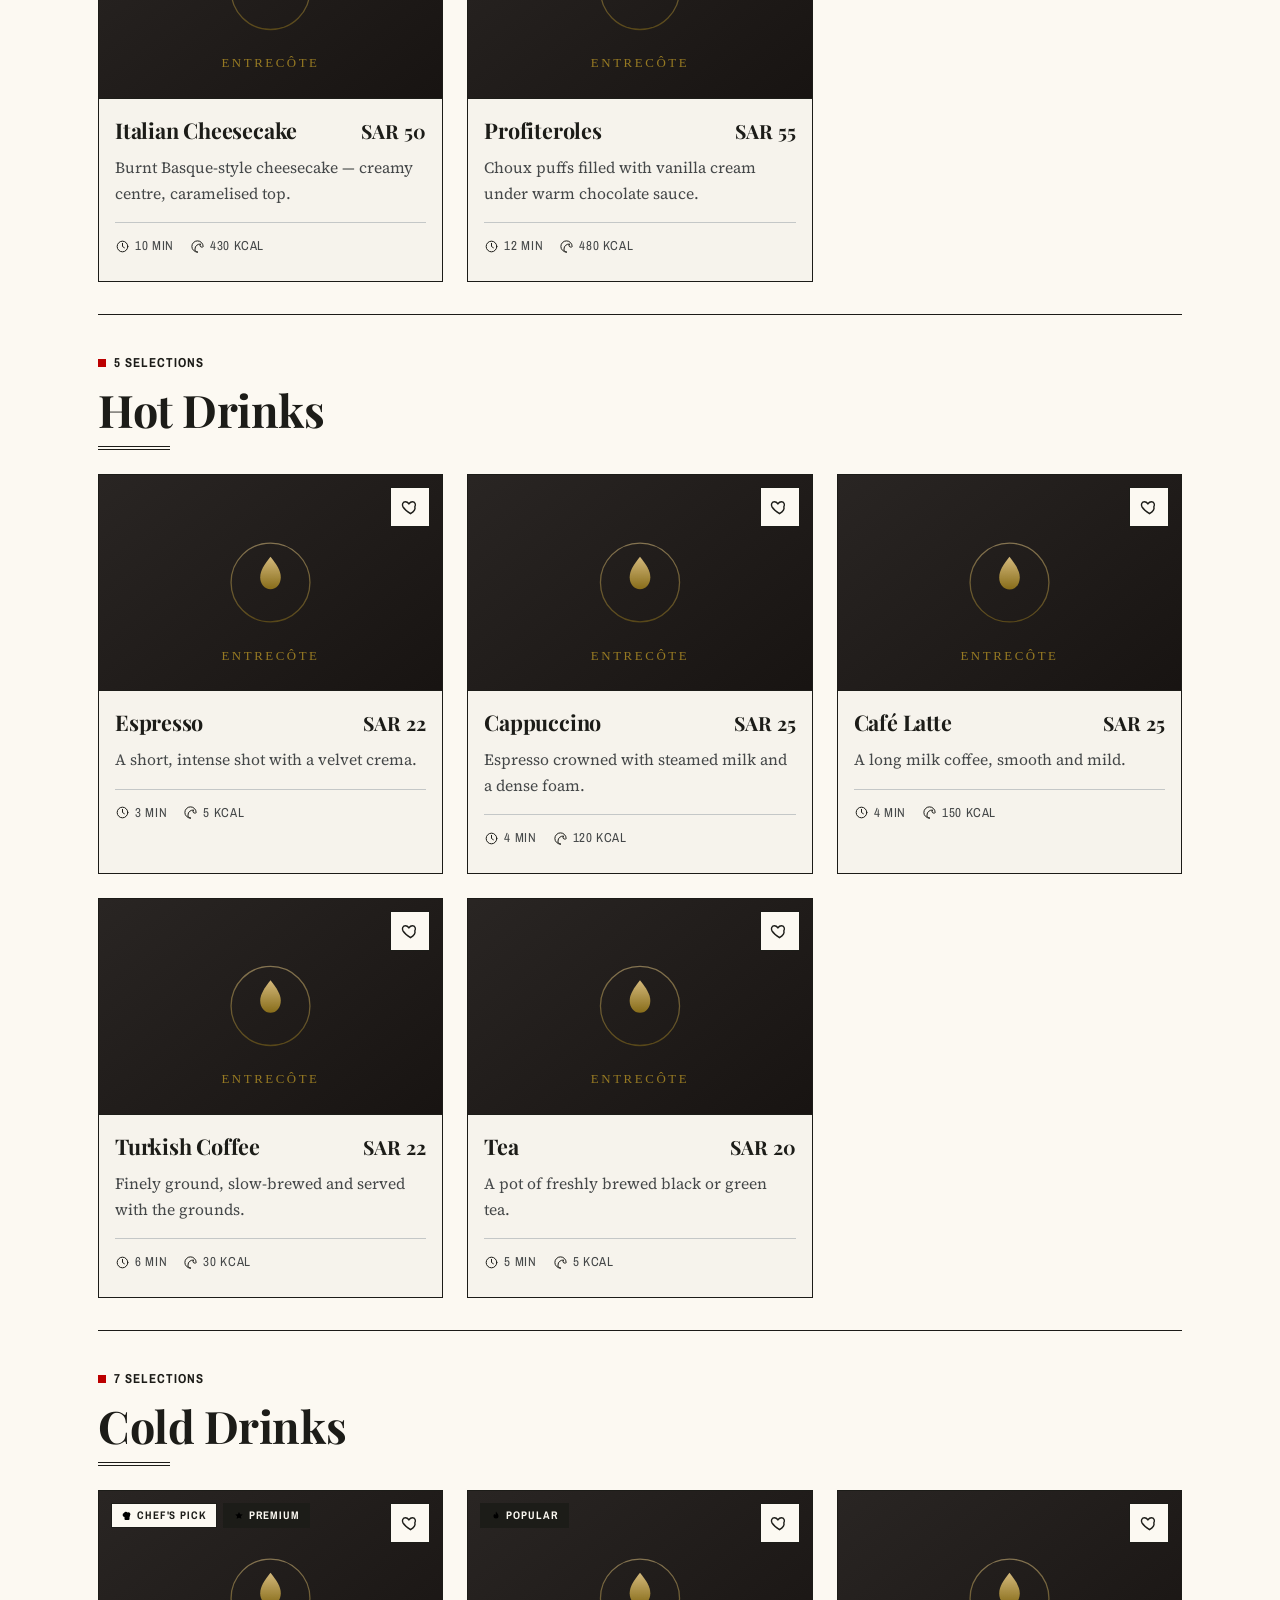
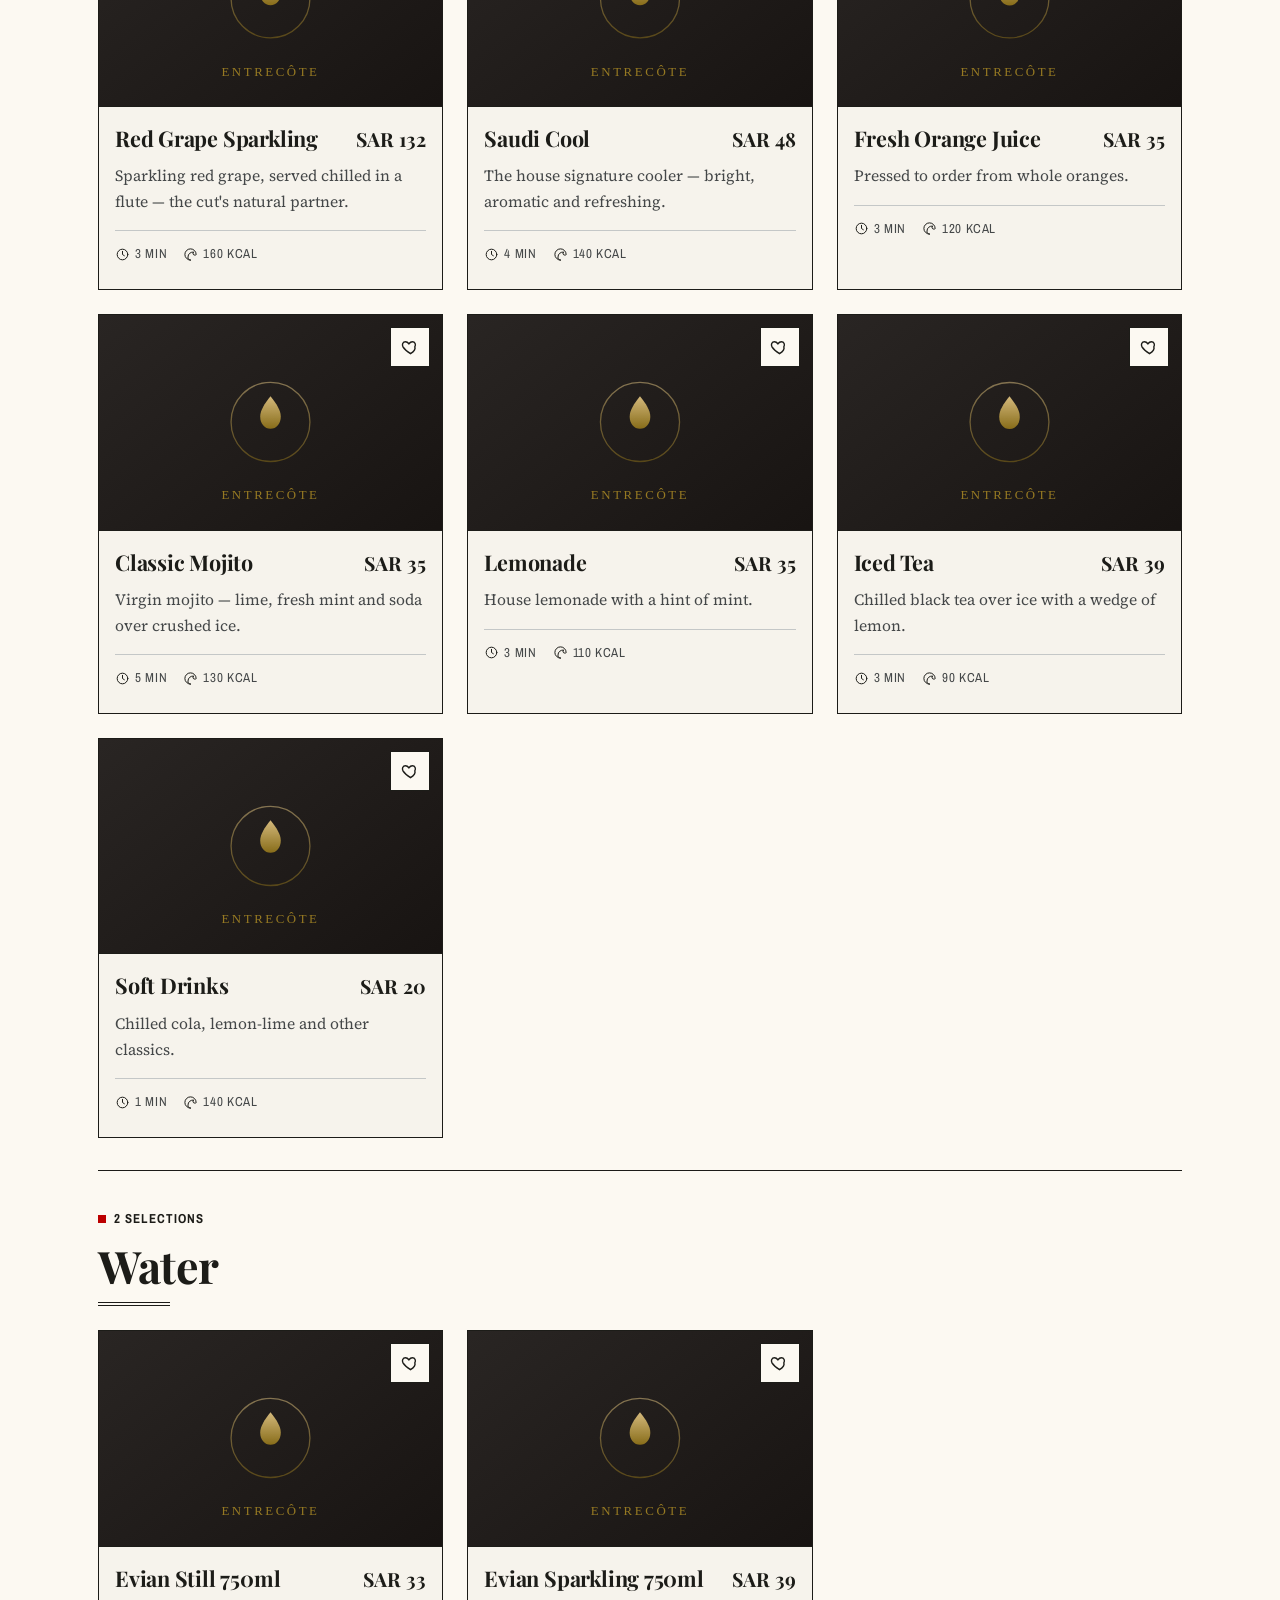
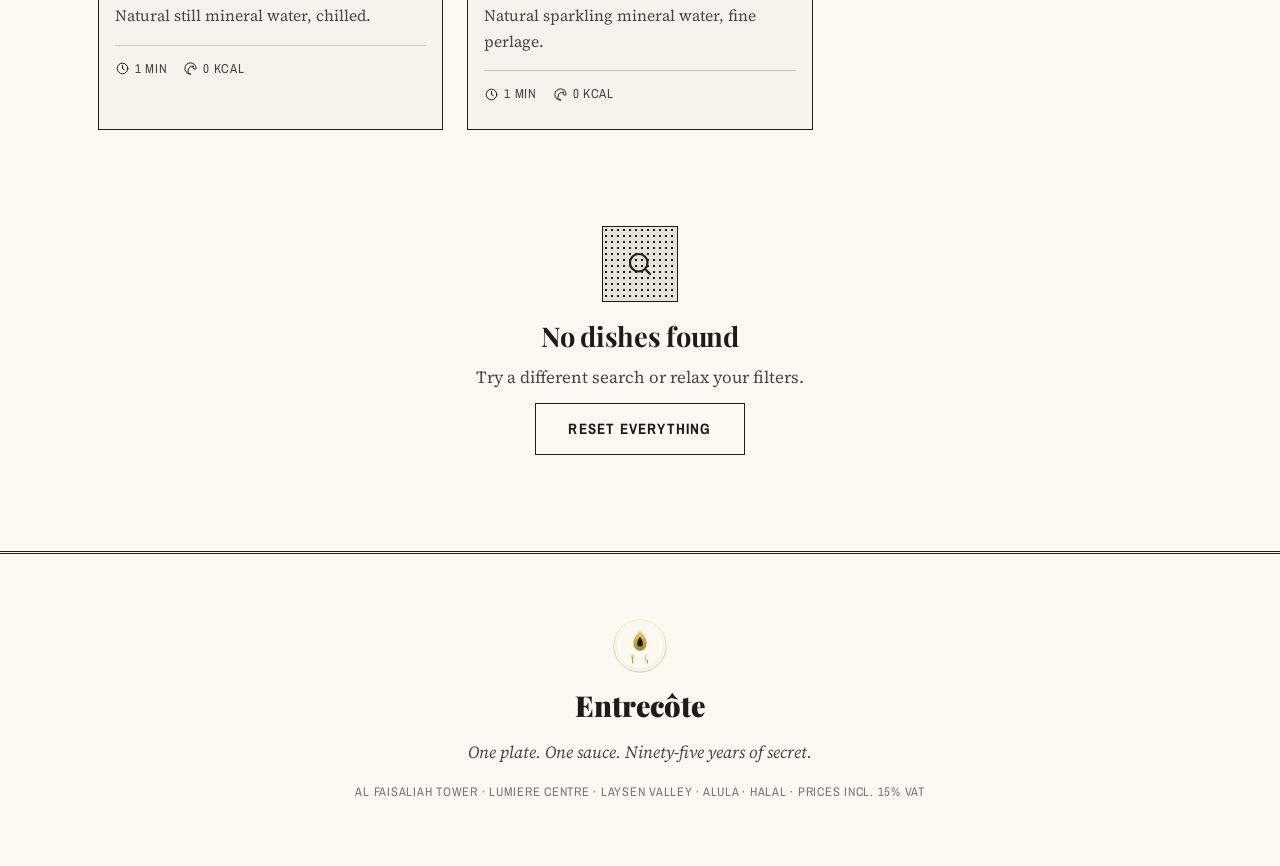
==== commit e02c16eb: "edit header" ====
--- a/index.html
+++ b/index.html
@@ -54,14 +54,7 @@
       <span class="float-deco float-deco--3" aria-hidden="true"></span>
 
       <div class="hero__content" id="heroContent">
-        <p class="hero__eyebrow reveal">La Une · Chez Boubier · Est. 1930</p>
-        <h1 class="hero__title" style="text-align:center">
-          <span class="reveal" style="--d:.05s">The Secret Sauce</span>
-          <span class="hero__title-sub reveal" style="--d:.15s">Poured tableside since 1930</span>
-        </h1>
-        <p class="hero__lead reveal" style="--d:.25s">
-          One cut, one sauce — poured at your table over a living flame. A Geneva tradition, unchanged since 1930. <em>Toujours imitée, jamais égalée.</em>
-        </p>
+        
         <a href="#menu" class="btn btn--gold reveal ripple" style="--d:.45s;display:flex;width:fit-content;margin-inline:auto" data-scroll>
           Browse the Menu
           <svg viewBox="0 0 24 24" aria-hidden="true"><path d="M12 5v14M6 13l6 6 6-6"/></svg>
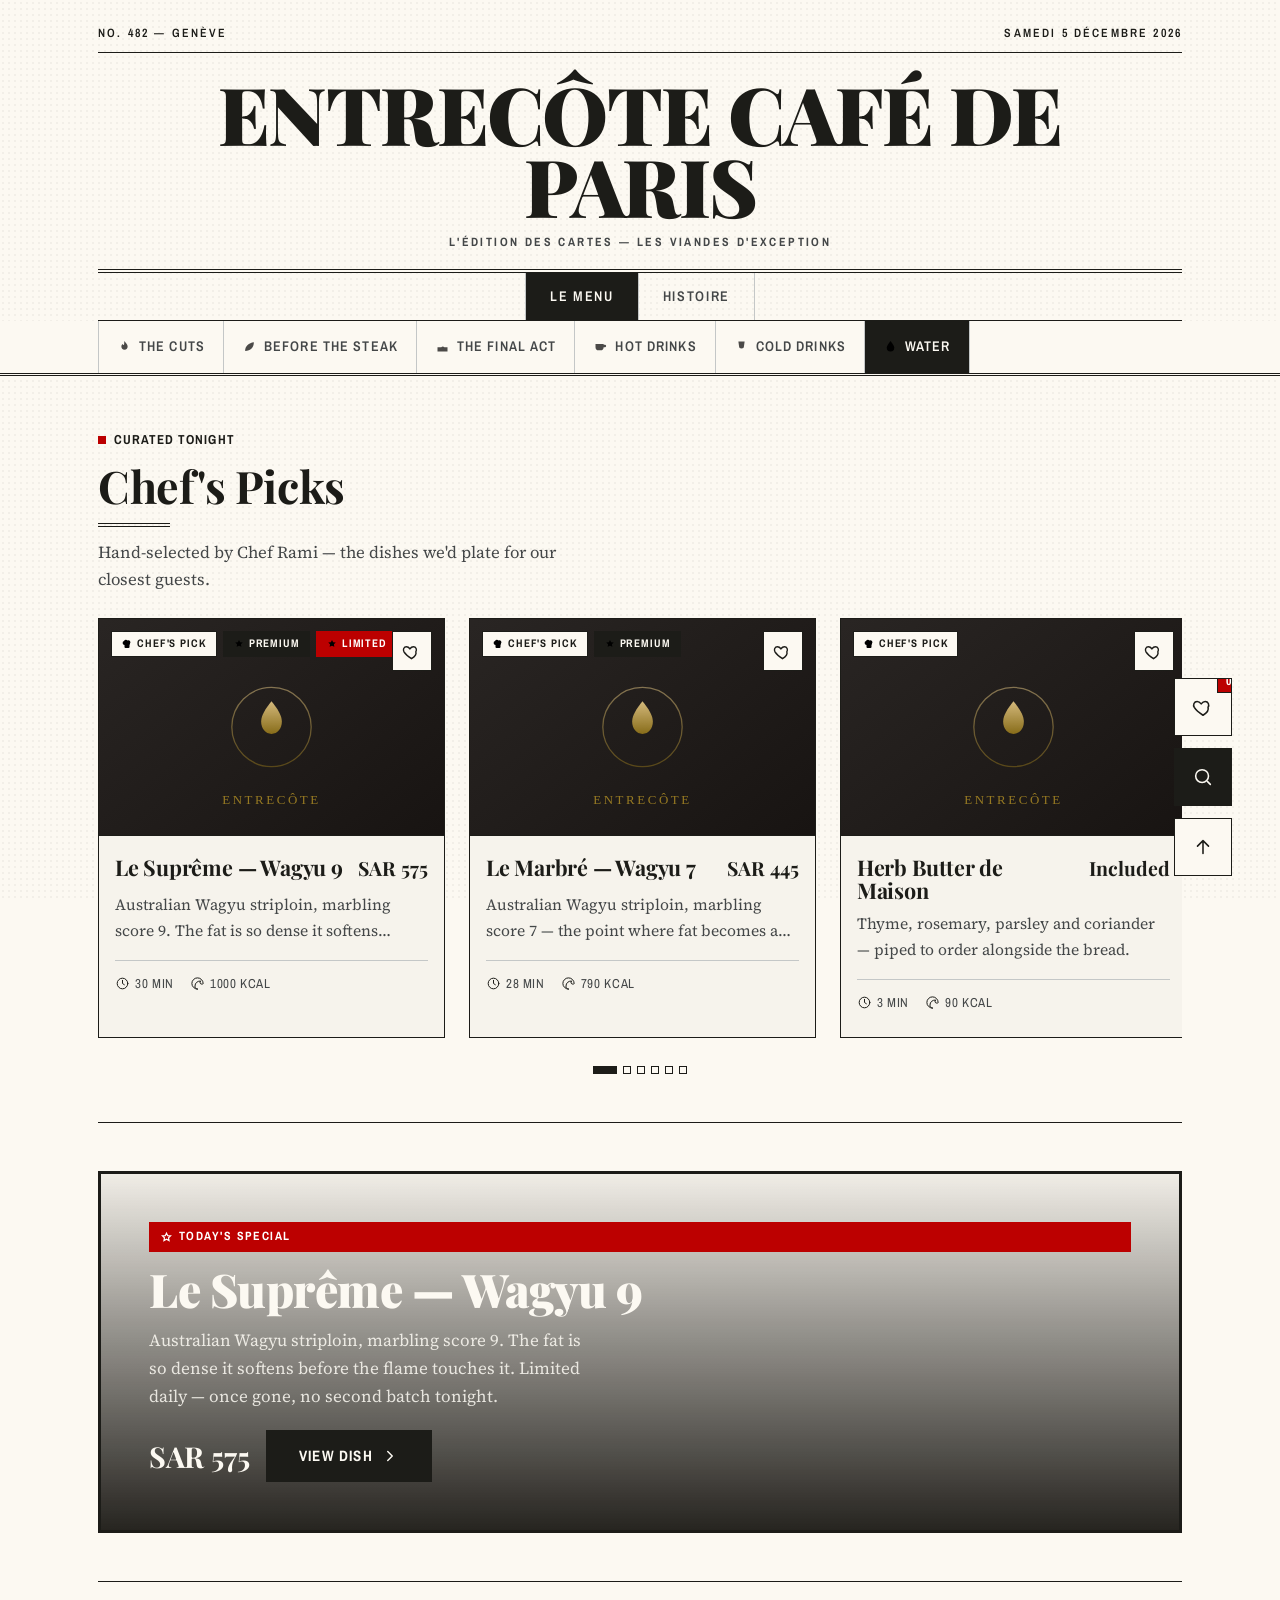
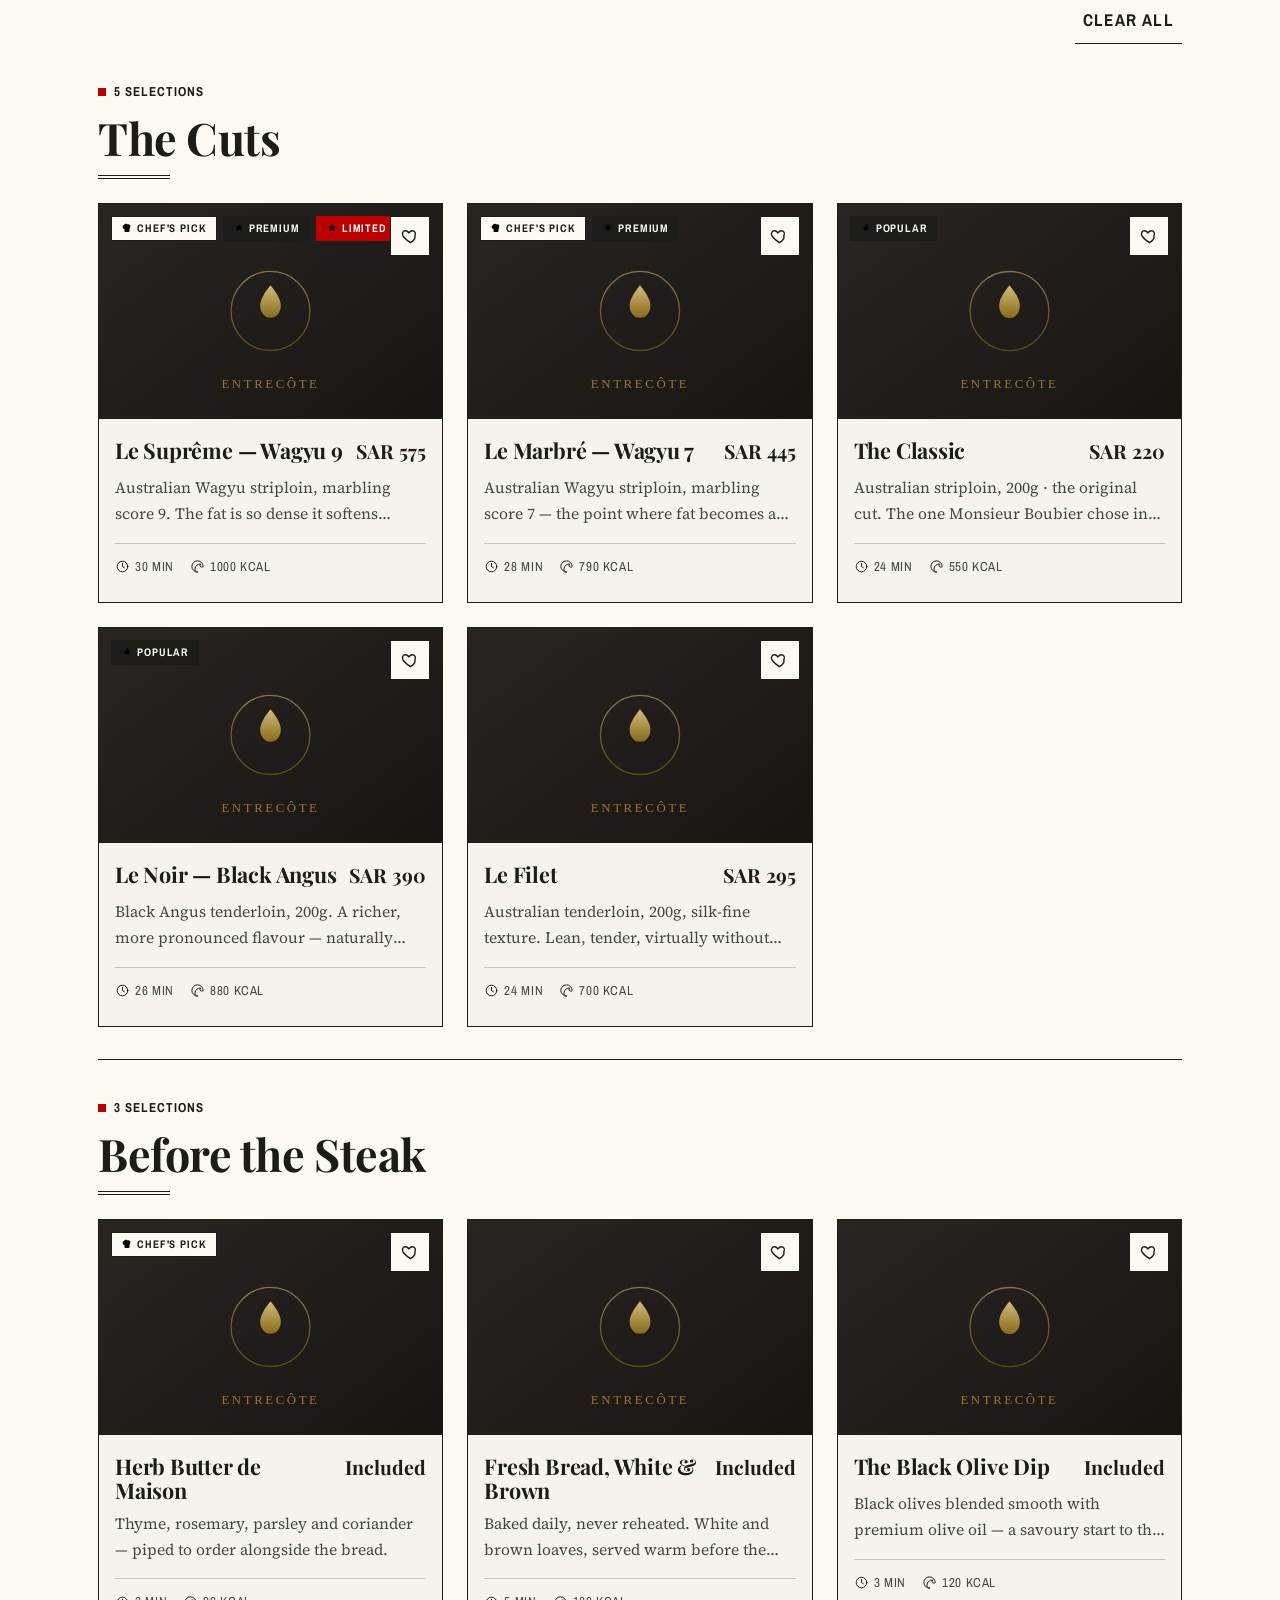
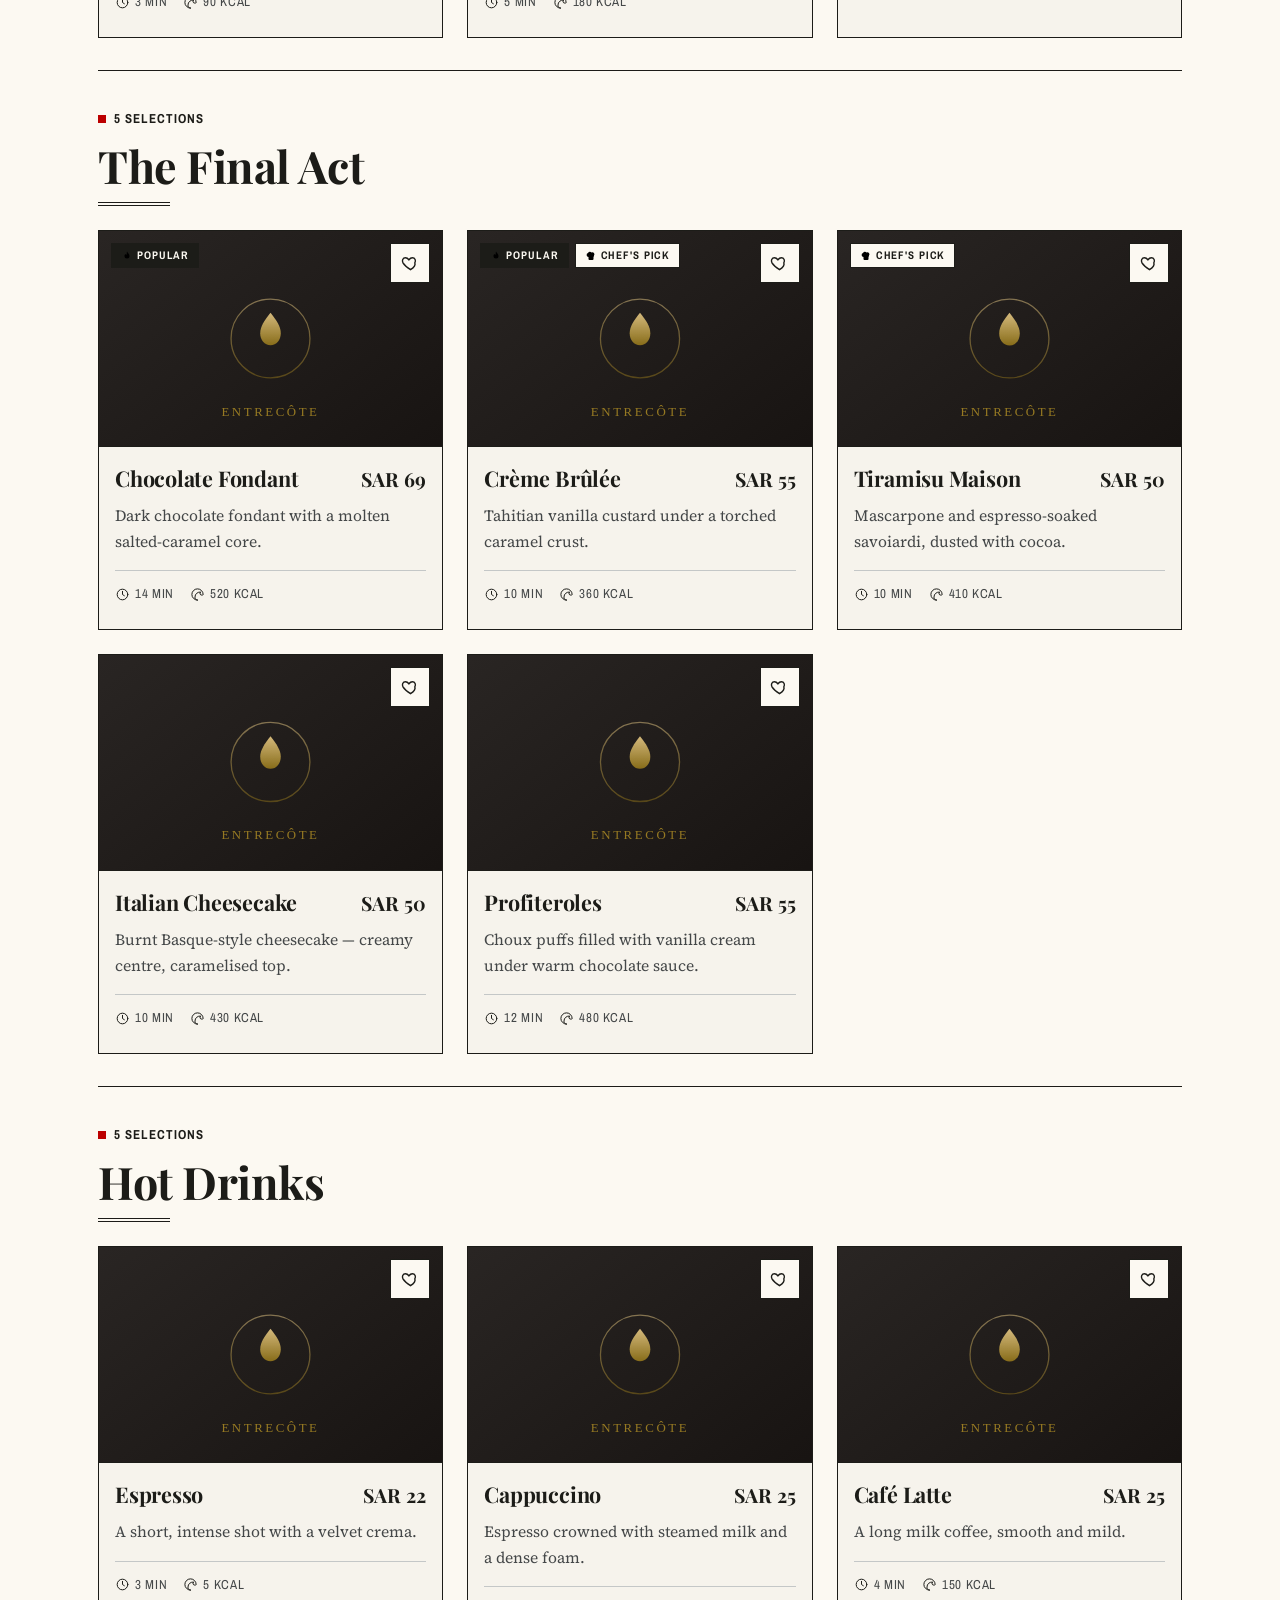
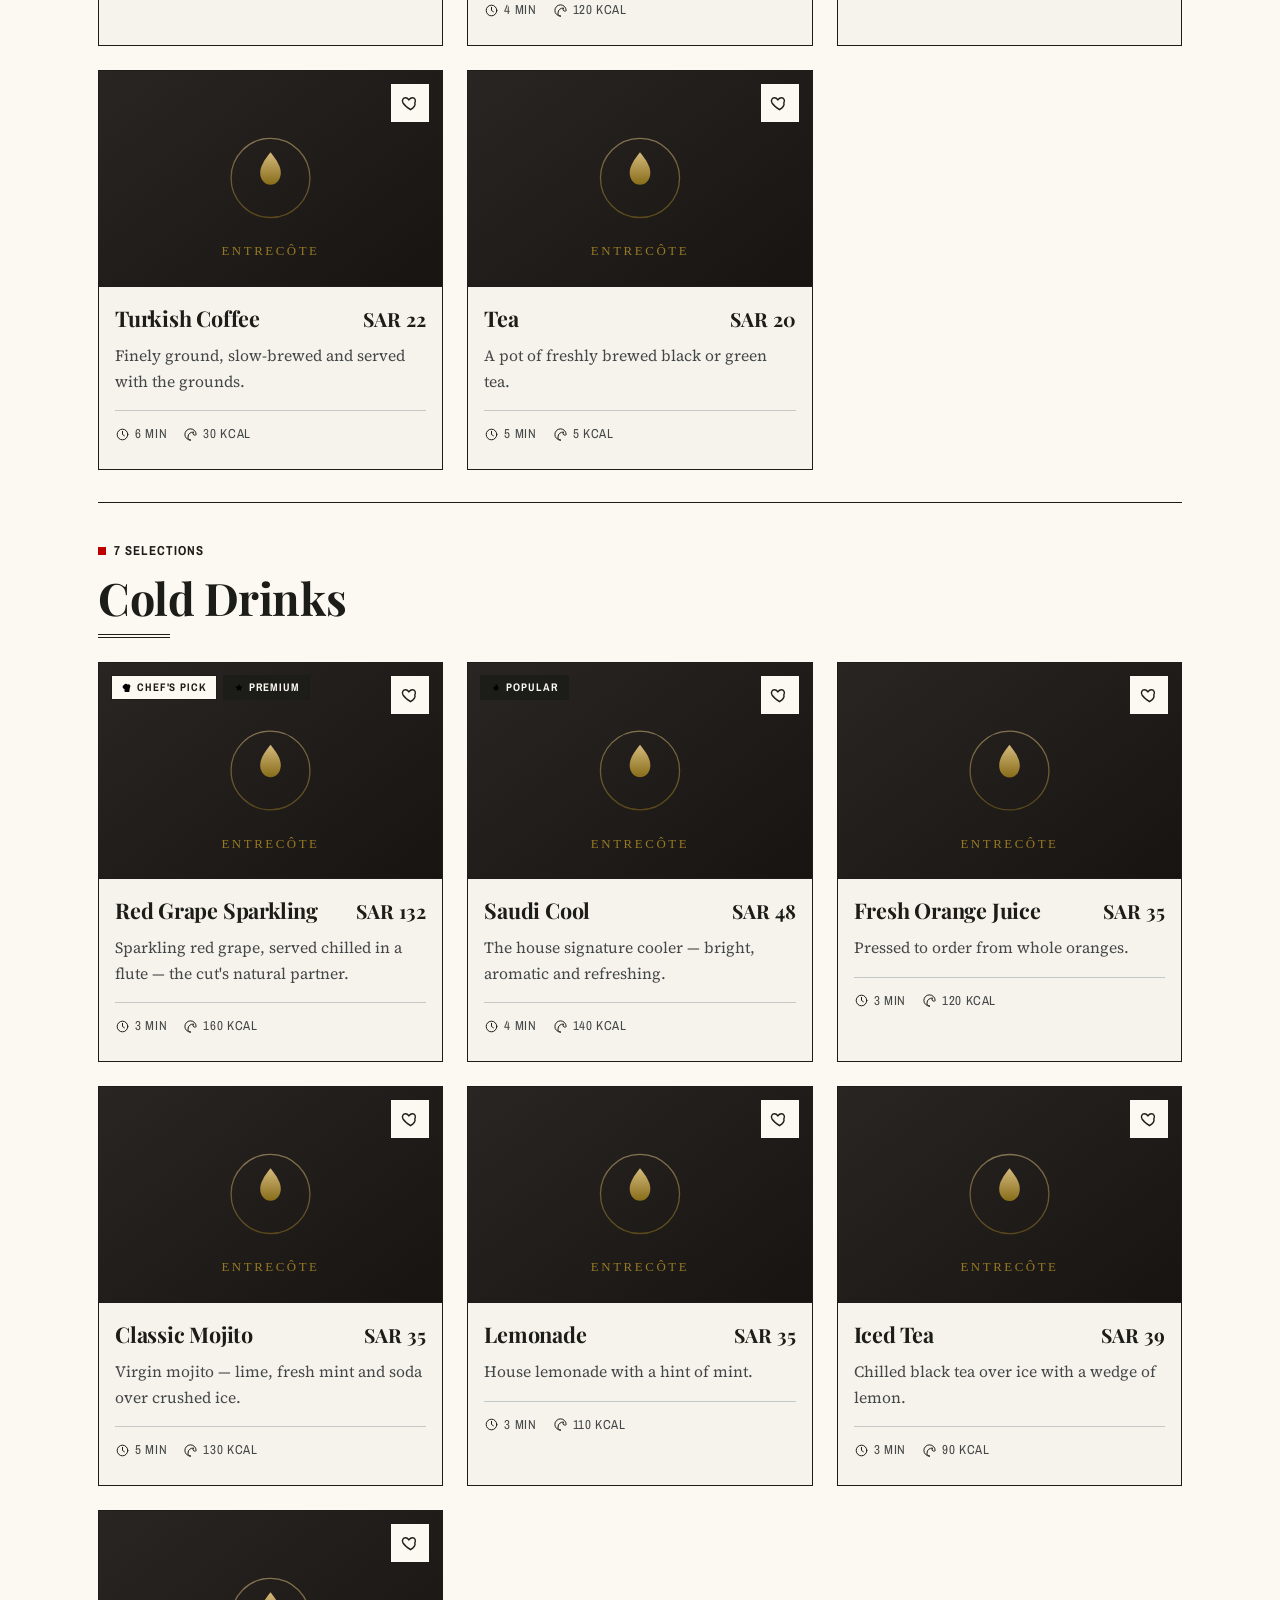
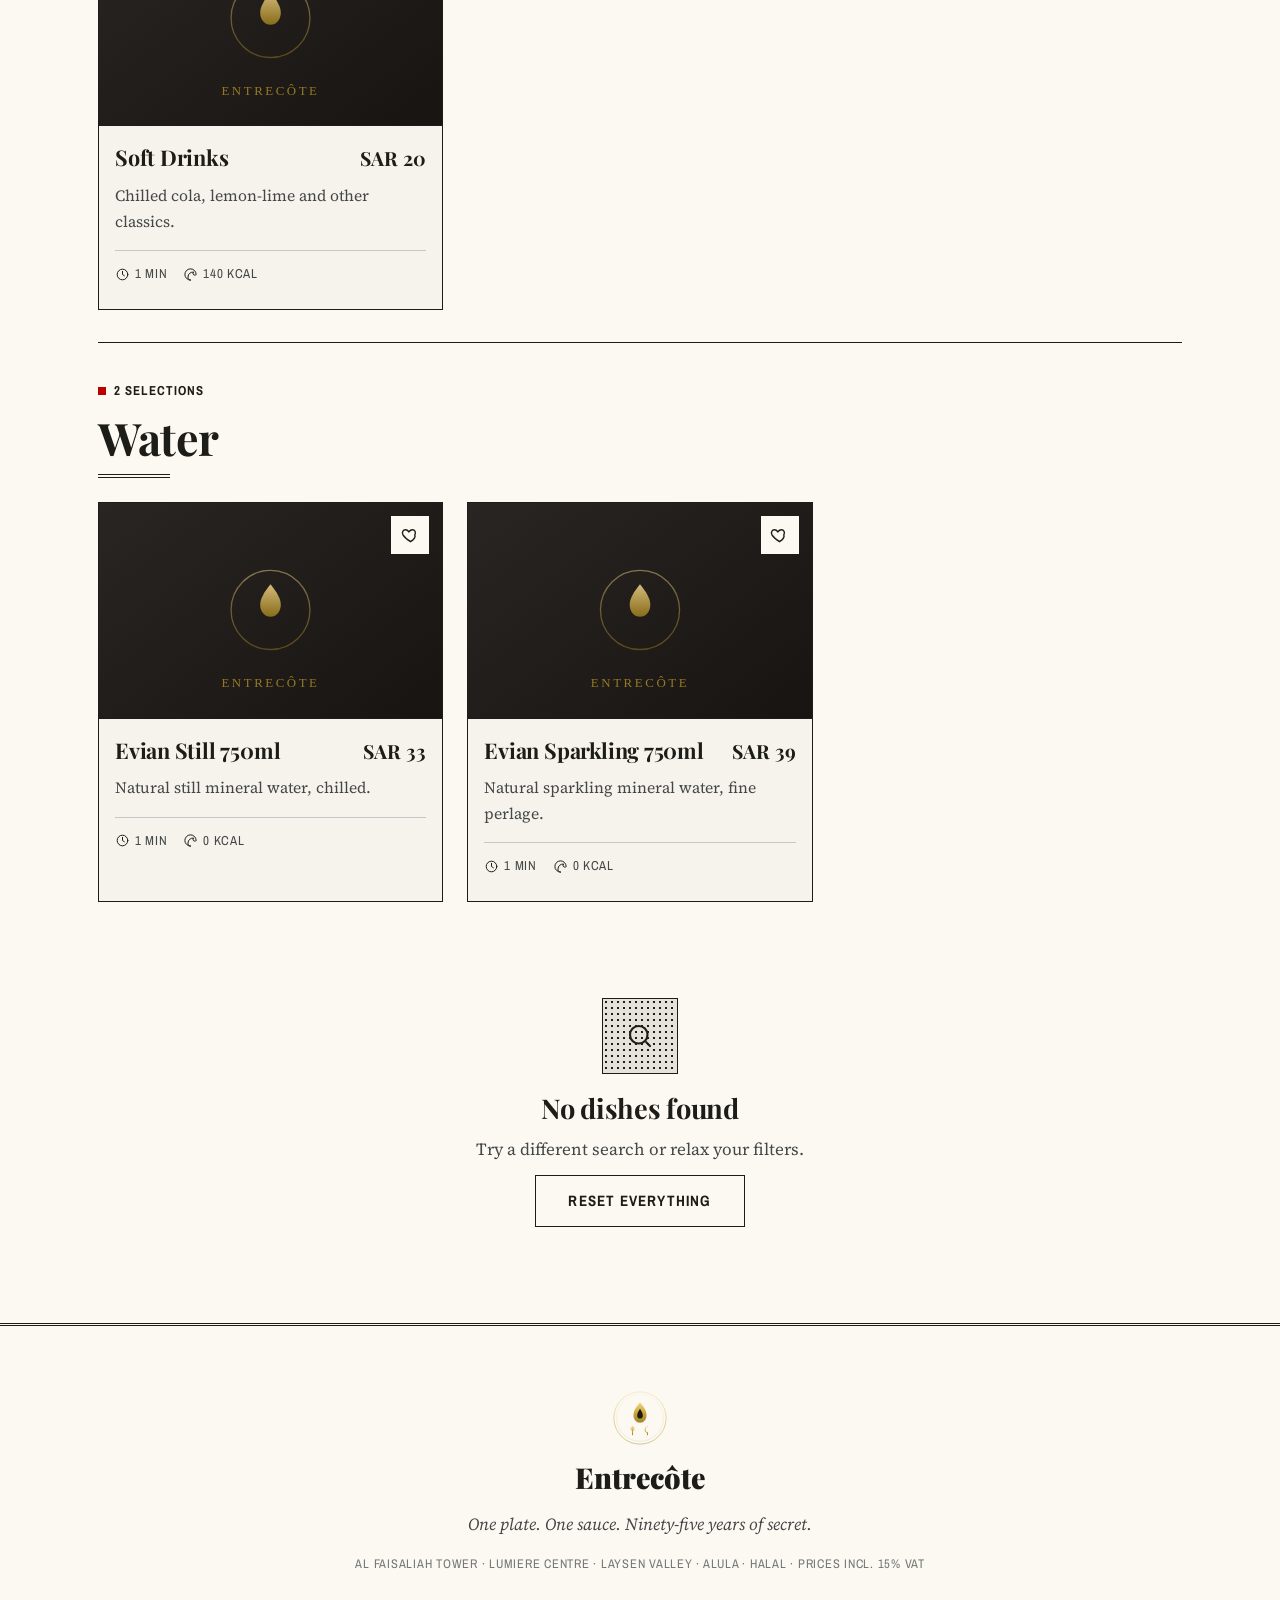
==== commit 72241a01: "edit header" ====
--- a/index.html
+++ b/index.html
@@ -45,25 +45,7 @@
       </nav>
     </header>
 
-    <!-- ============ HERO ============ -->
-    <section class="hero" id="hero" aria-label="Welcome to Entrecôte">
-      <div class="hero__bg" id="heroBg" aria-hidden="true"></div>
-      <div class="hero__glow" aria-hidden="true"></div>
-      <span class="float-deco float-deco--1" aria-hidden="true"></span>
-      <span class="float-deco float-deco--2" aria-hidden="true"></span>
-      <span class="float-deco float-deco--3" aria-hidden="true"></span>
-
-      <div class="hero__content" id="heroContent">
-        
-        <a href="#menu" class="btn btn--gold reveal ripple" style="--d:.45s;display:flex;width:fit-content;margin-inline:auto" data-scroll>
-          Browse the Menu
-          <svg viewBox="0 0 24 24" aria-hidden="true"><path d="M12 5v14M6 13l6 6 6-6"/></svg>
-        </a>
-      </div>
-
-      <div class="hero__scroll-cue" aria-hidden="true"><span></span></div>
-    </section>
-
+    
     <!-- ============ STICKY CATEGORY NAV ============ -->
     <nav class="cat-nav" id="catNav" aria-label="Menu categories">
       <div class="cat-nav__track" id="catTrack" role="tablist">
